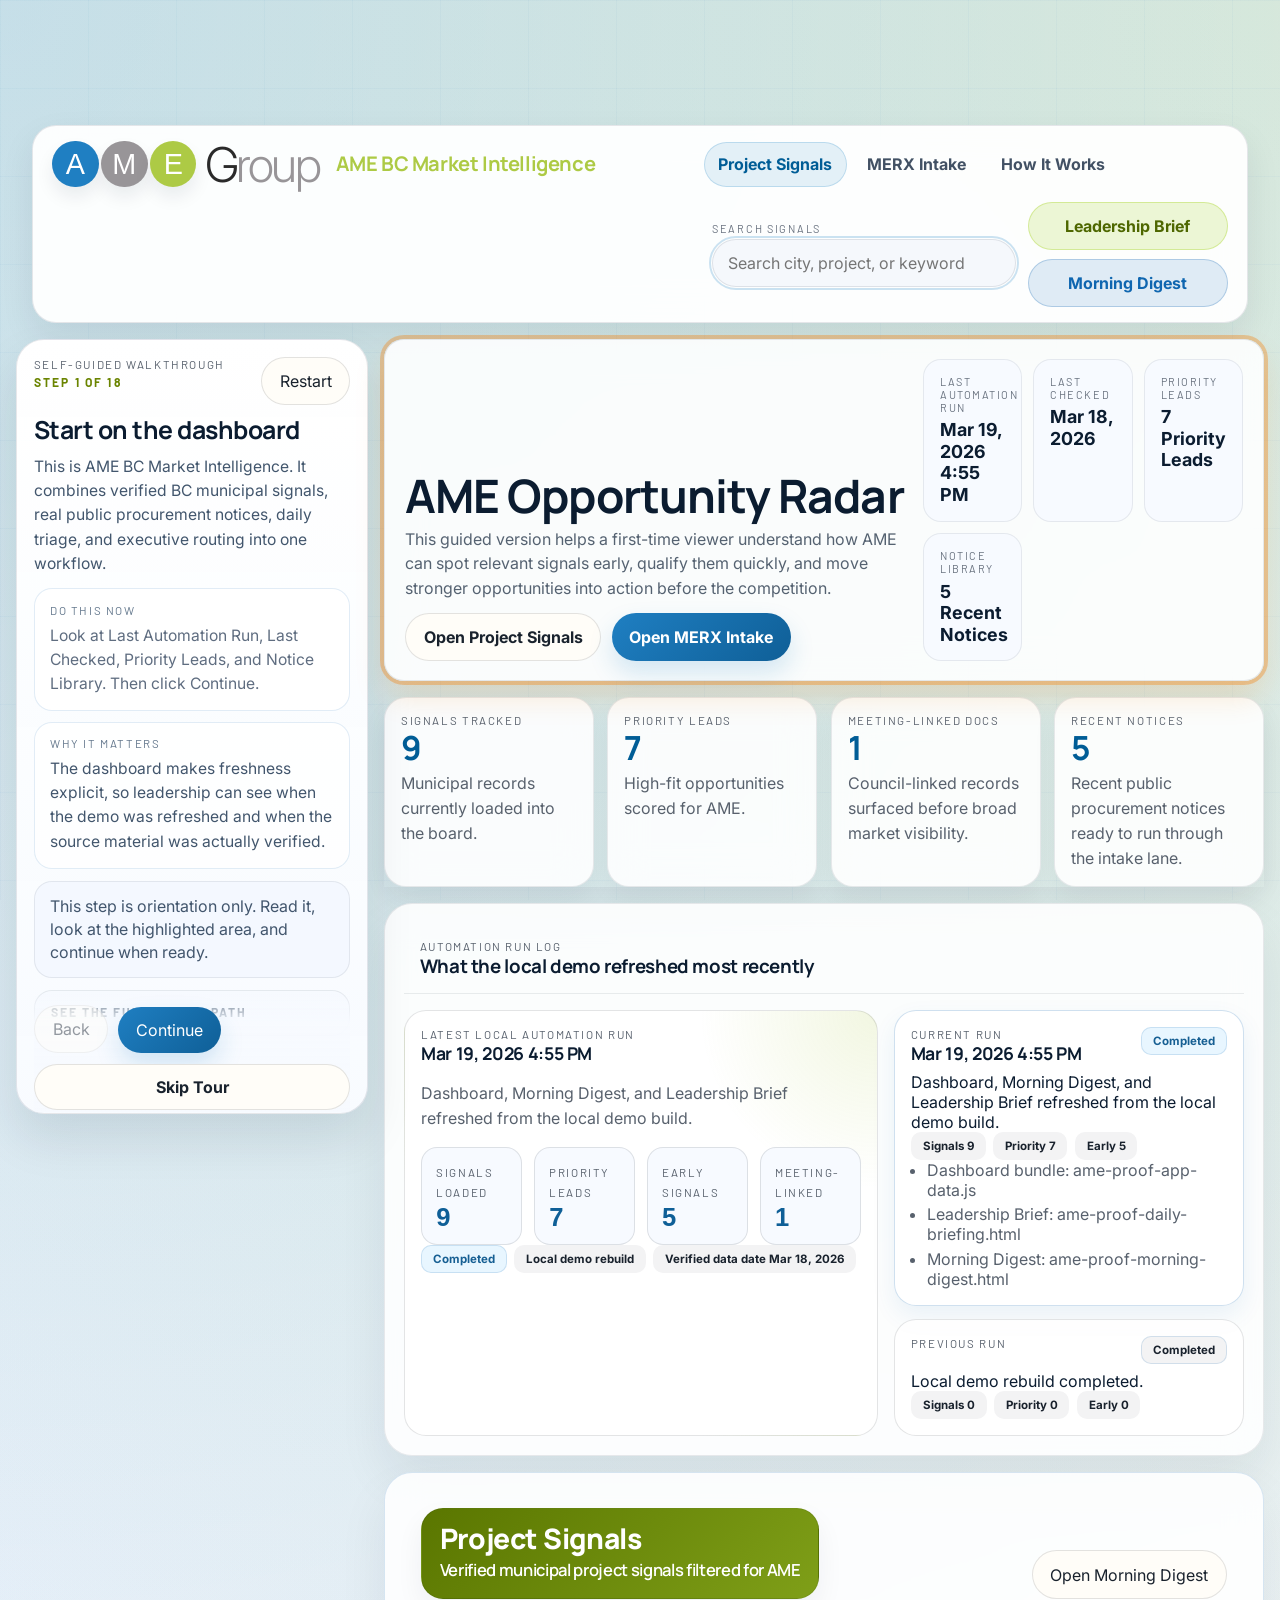
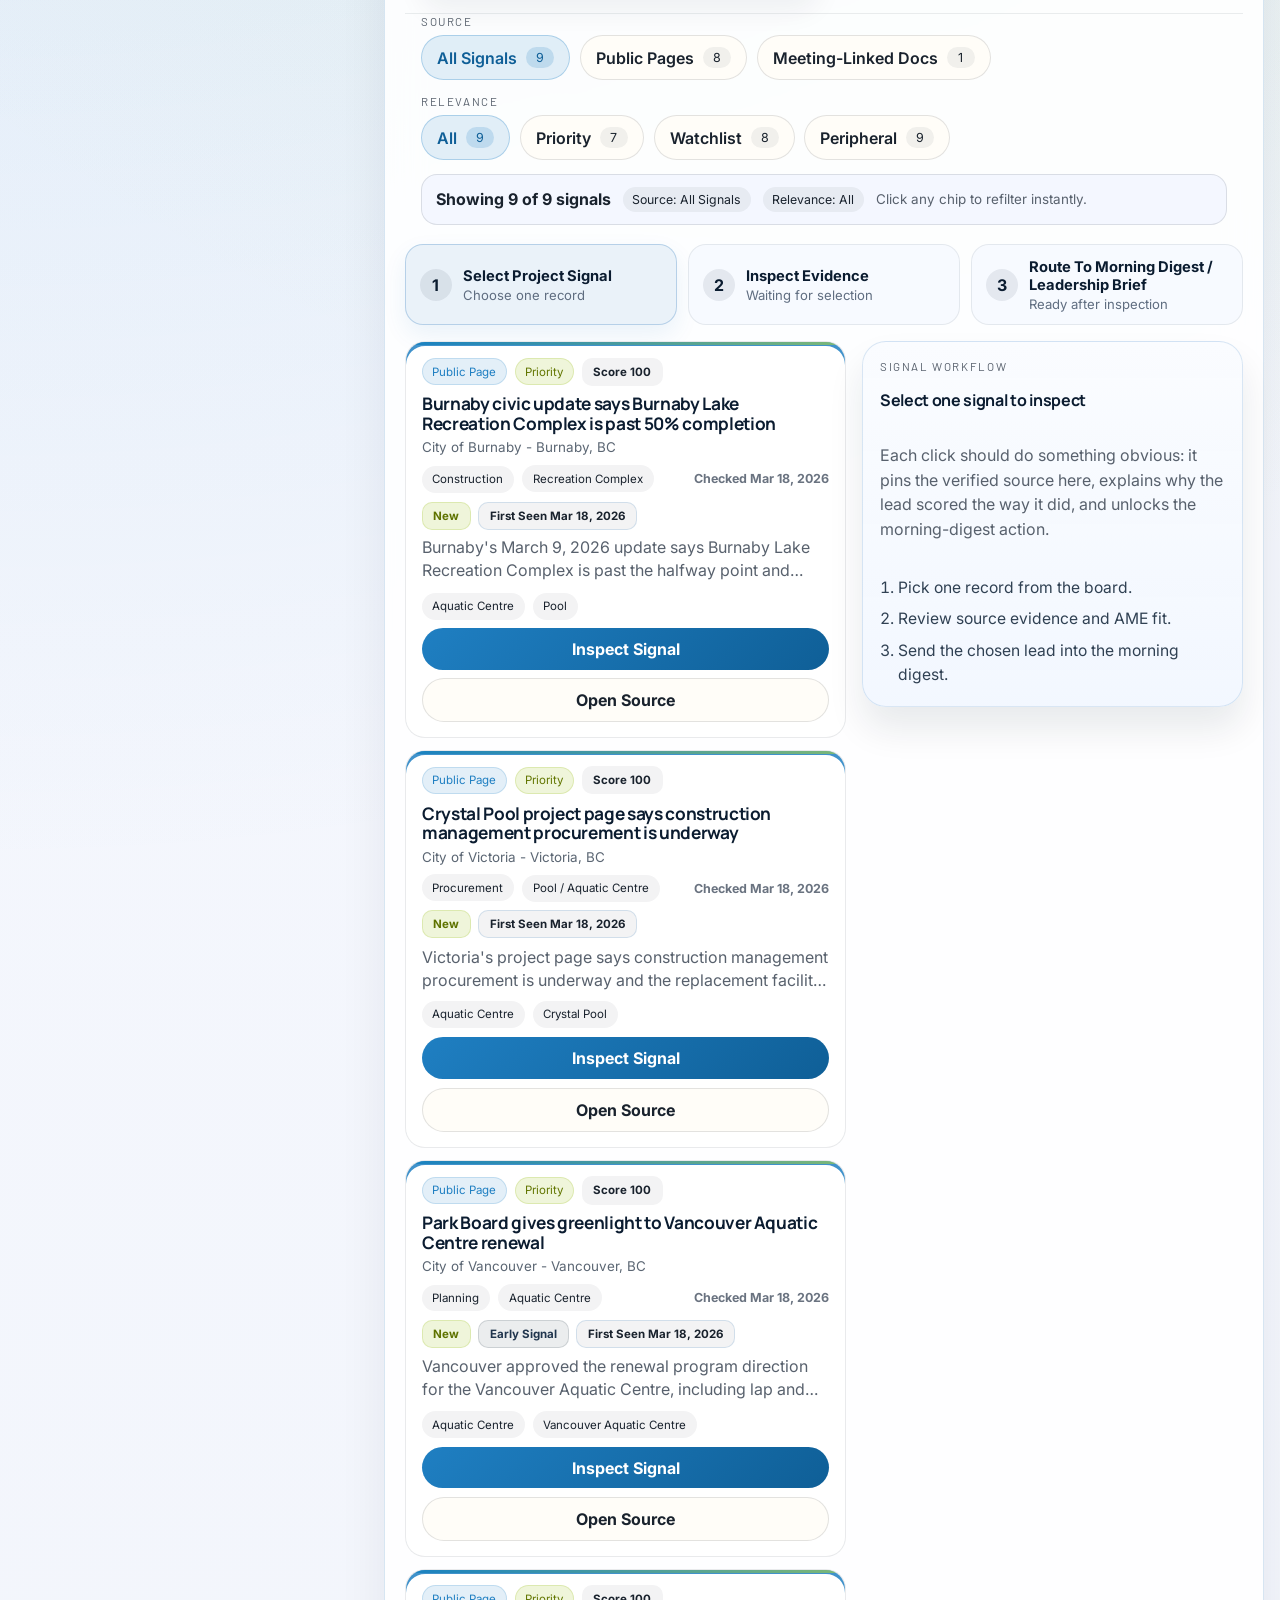
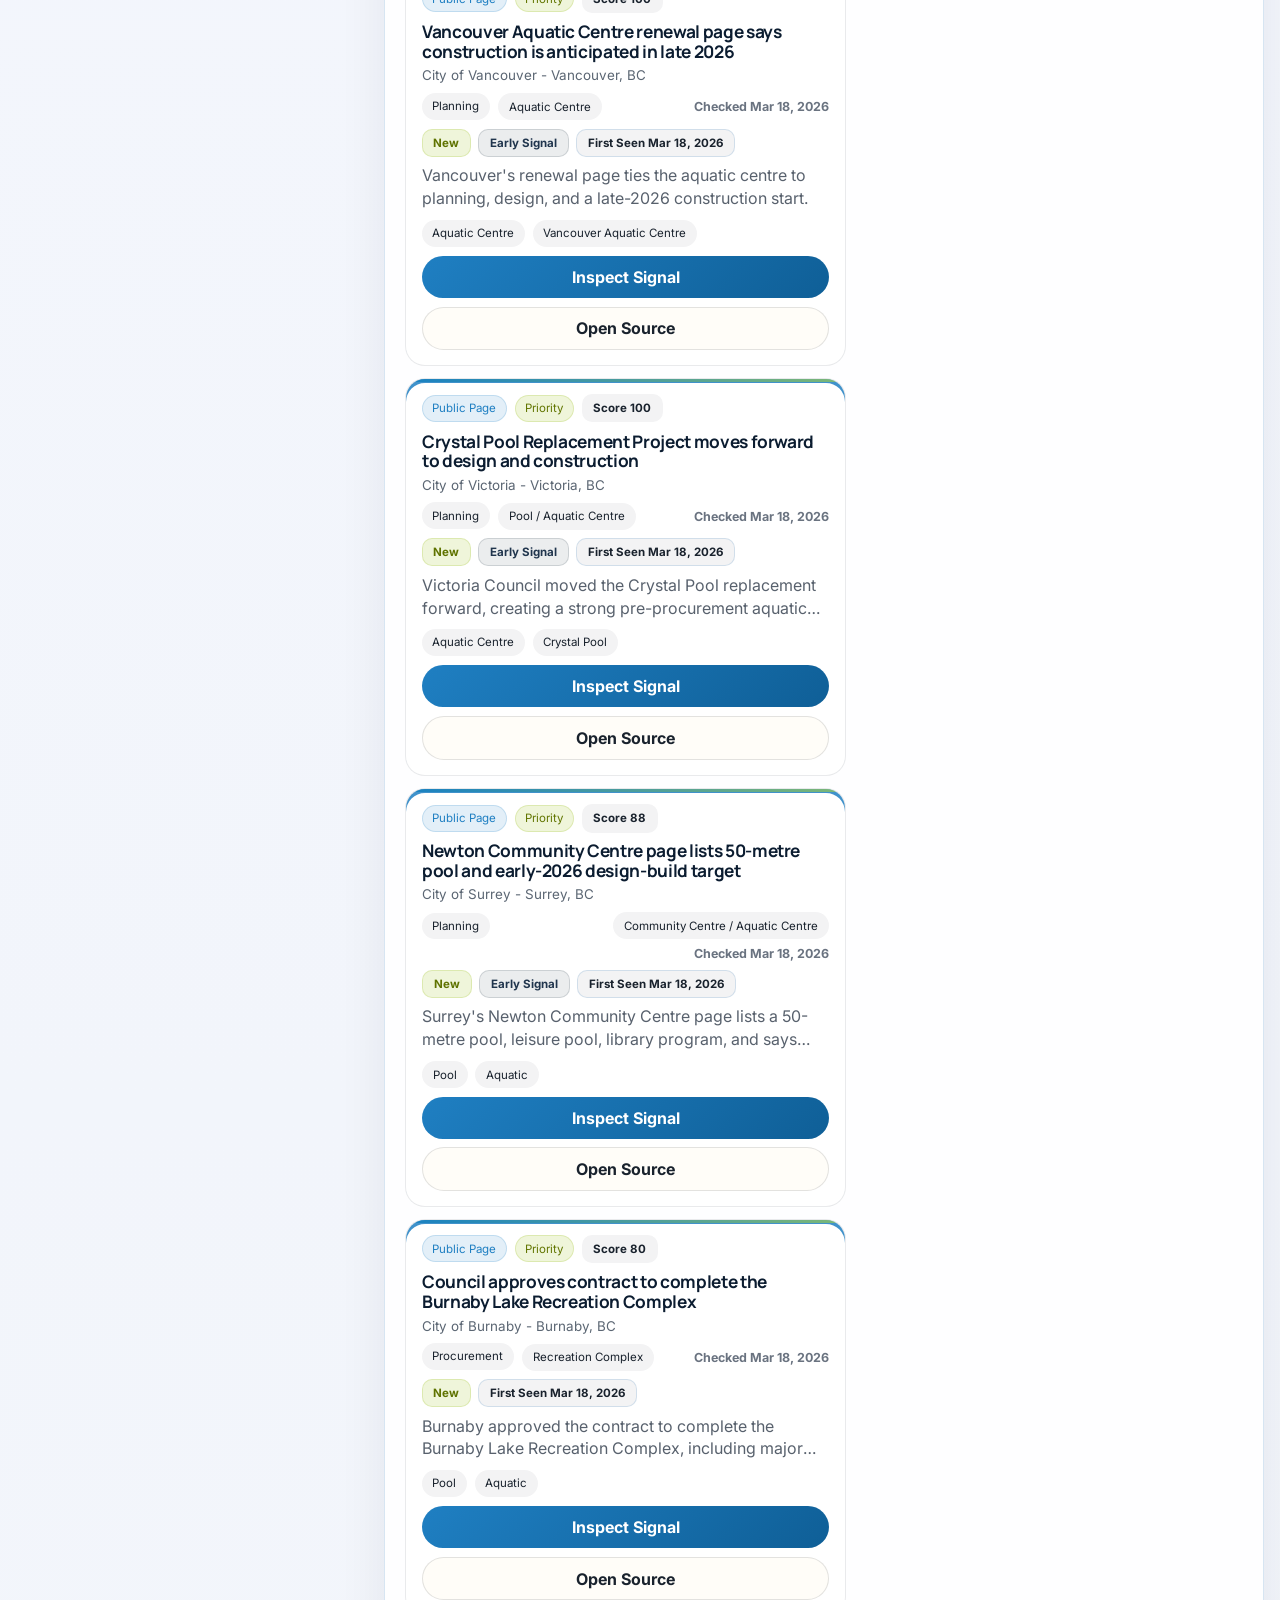
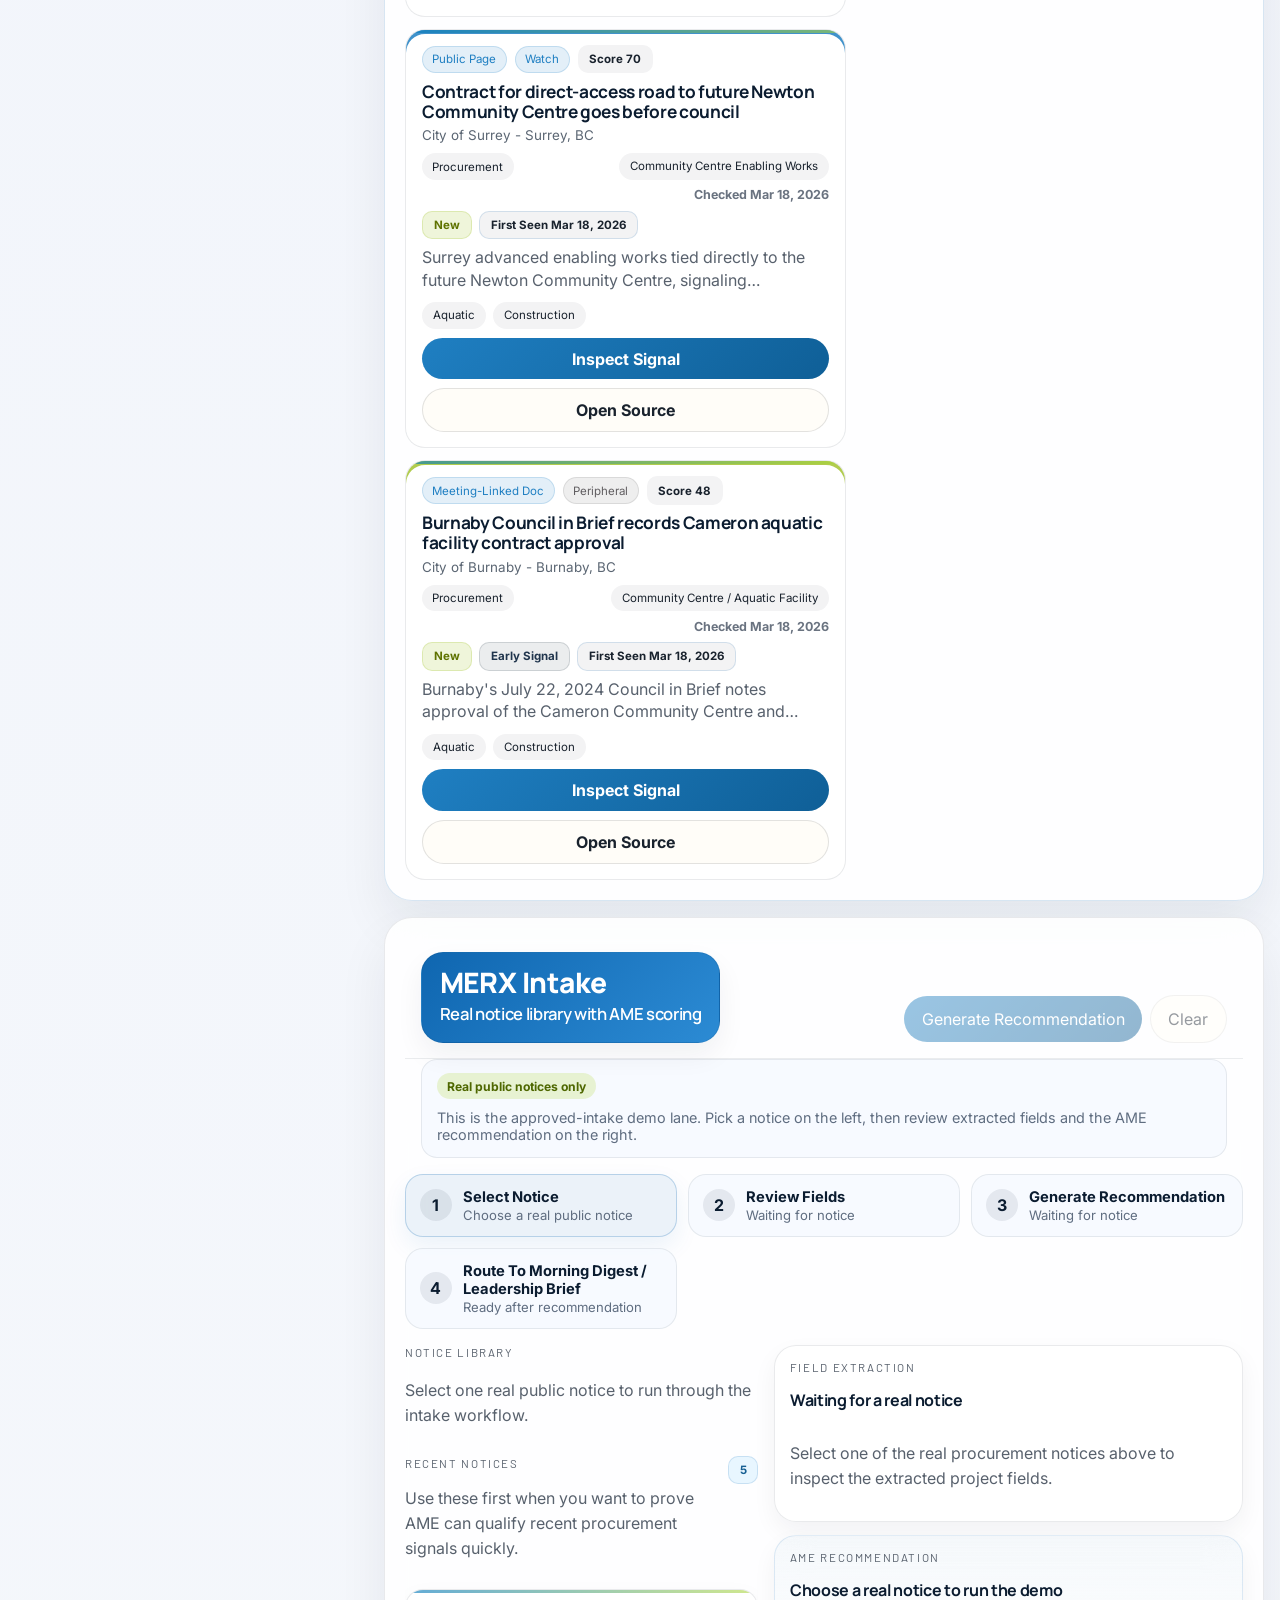
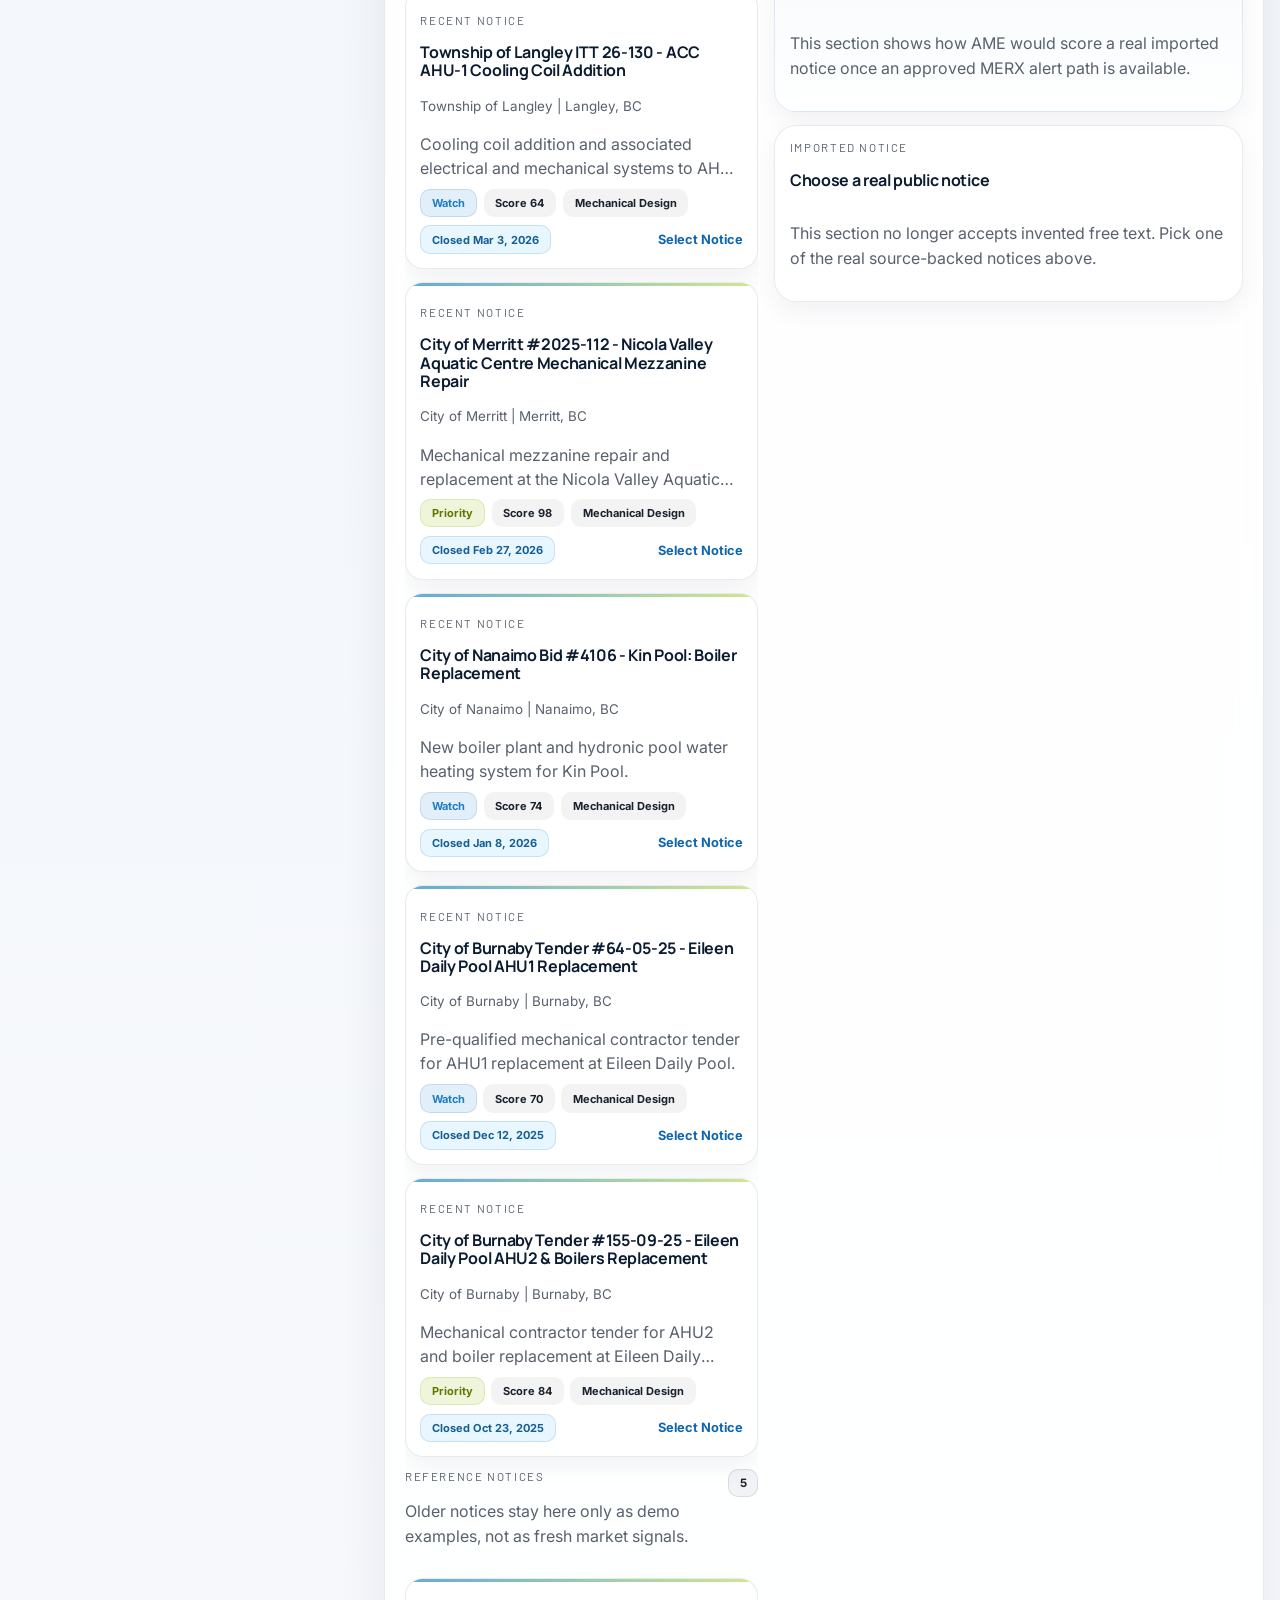
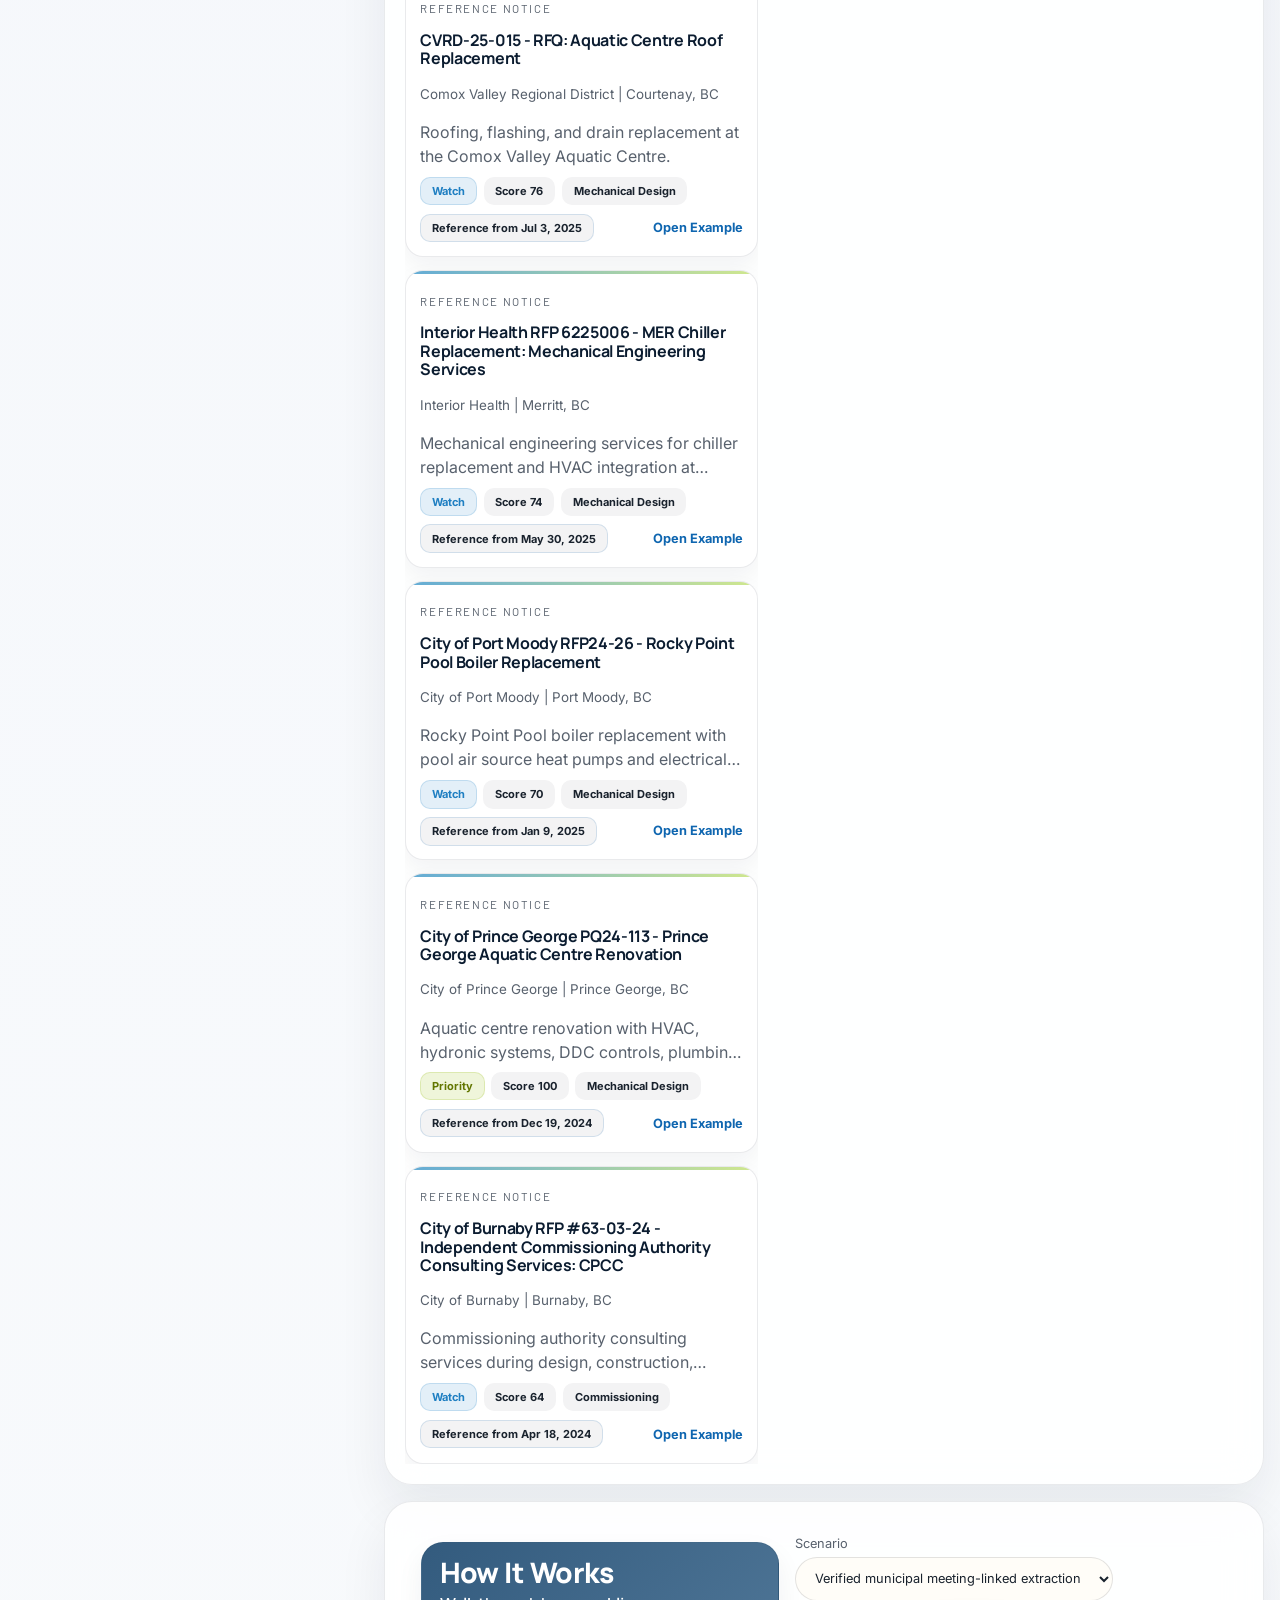
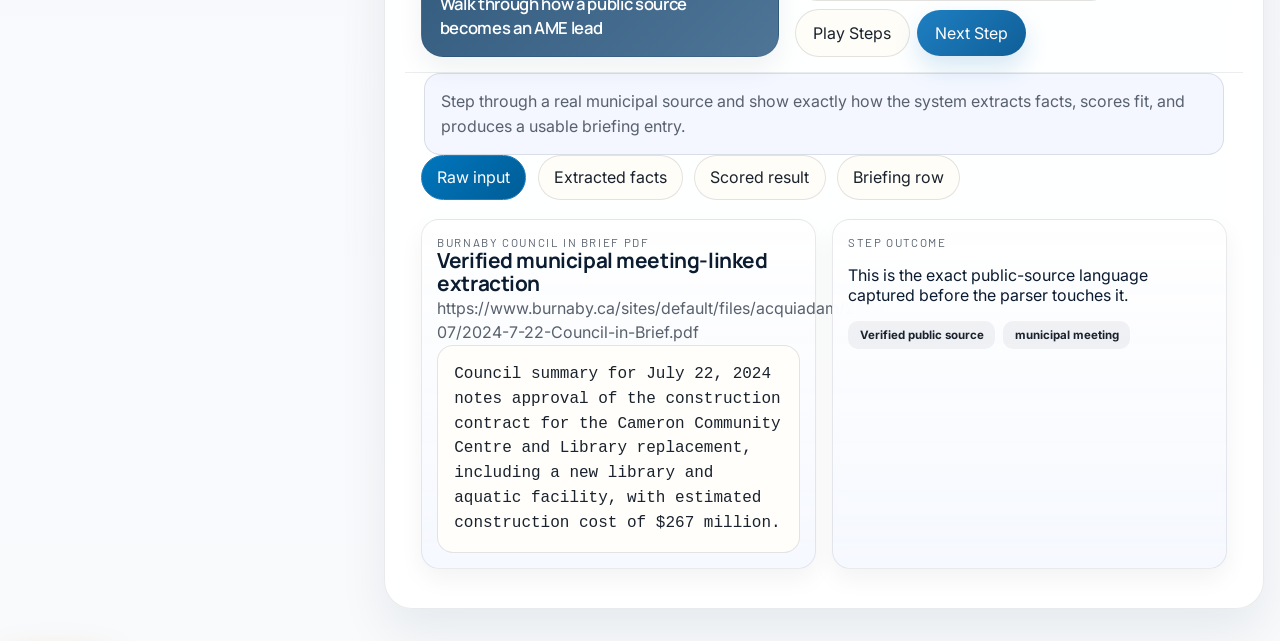
==== guided-demo.html @ 5c34c1f3 "Rebuild guided demo flow" ====
<!doctype html>
<html lang="en">
<head>
  <meta charset="UTF-8" />
  <meta name="viewport" content="width=device-width, initial-scale=1.0" />
  <title>AME Guided Demo</title>
  <meta
    name="description"
    content="Self-guided walkthrough for AME Group market intelligence with verified municipal signals and real public procurement notices."
  />
  <link rel="preconnect" href="https://fonts.googleapis.com" />
  <link rel="preconnect" href="https://fonts.gstatic.com" crossorigin />
  <link href="https://fonts.googleapis.com/css2?family=Barlow:wght@500;600;700&family=Inter:wght@400;500;600;700&family=Manrope:wght@700;800&display=swap" rel="stylesheet" />
  <link rel="stylesheet" href="styles.css?v=20260320-03" />
</head>
<body class="guided-demo-page" data-guided-demo="true">
  <header class="shell-topbar">
    <div class="shell-topbar-branding">
      <div class="shell-topbar-logo">
        <div class="logo-mark" aria-label="AME Group logo">
          <span class="logo-disc disc-a">A</span>
          <span class="logo-disc disc-m">M</span>
          <span class="logo-disc disc-e">E</span>
          <span class="logo-word"><span class="logo-g">G</span><span class="logo-rest">roup</span></span>
        </div>
      </div>
      <div class="shell-topbar-brand">
        <h1>AME BC Market Intelligence</h1>
      </div>
    </div>

    <nav class="shell-topbar-nav" aria-label="Primary sections">
      <button class="top-nav-link is-active" type="button" data-section-target="feed">Project Signals</button>
      <button class="top-nav-link" type="button" data-section-target="merx">MERX Intake</button>
      <button class="top-nav-link" type="button" data-section-target="workflow">How It Works</button>
    </nav>

    <div class="shell-topbar-actions">
      <label class="topbar-search" aria-label="Search project signals">
        <span class="search-label">Search signals</span>
        <input id="searchFilter" type="search" placeholder="Search city, project, or keyword" />
      </label>
      <div class="topbar-cta-stack">
        <a class="ghost-button top-cta top-cta-briefing" href="artifacts/ame-proof-daily-briefing.html" target="_blank" rel="noreferrer">Leadership Brief</a>
        <a class="ghost-button top-cta top-cta-digest" href="artifacts/ame-proof-morning-digest.html" target="_blank" rel="noreferrer">Morning Digest</a>
      </div>
    </div>
  </header>

  <div class="dashboard-shell guided-dashboard-shell">
    <aside id="guidedTourCard" class="guided-tour-card guided-tour-rail" role="dialog" aria-live="polite" aria-label="Guided walkthrough">
      <div class="guided-tour-toolbar">
        <div>
          <p class="section-tag">Self-Guided Walkthrough</p>
          <p id="guidedTourStep" class="guided-tour-step-pill">Step 1 of 18</p>
        </div>
        <button id="startGuidedTour" class="ghost-button compact" type="button">Restart</button>
      </div>
      <h3 id="guidedTourTitle">Start on the dashboard</h3>
      <p id="guidedTourBody" class="guided-tour-body"></p>
      <div class="guided-tour-panel-wrap">
        <section class="guided-tour-panel">
          <p class="section-tag guided-tour-panel-label">Do This Now</p>
          <p id="guidedTourHint" class="guided-tour-hint"></p>
        </section>
        <section class="guided-tour-panel">
          <p class="section-tag guided-tour-panel-label">Why It Matters</p>
          <p id="guidedTourValue" class="guided-tour-value"></p>
        </section>
      </div>
      <div id="guidedTourStatus" class="guided-tour-status">Follow the step on the right. The guide will unlock Continue as soon as the action is completed.</div>
      <details class="guided-tour-outline">
        <summary>See the full guided path</summary>
        <div id="guidedTourProgress" class="guided-tour-progress"></div>
      </details>
      <div class="guided-tour-actions">
        <button id="guidedTourBack" class="ghost-button" type="button">Back</button>
        <button id="guidedTourShowMe" class="ghost-button" type="button">Show Me</button>
        <button id="guidedTourNext" class="primary-button" type="button">Continue</button>
        <button id="guidedTourSkip" class="record-inline-link compact" type="button">Finish</button>
      </div>
    </aside>

    <div class="guided-demo-main">
      <main class="shell-canvas">
      <section class="welcome-panel panel">
        <div class="welcome-copy">
          <h2>AME Opportunity Radar</h2>
          <p class="lede">This guided version helps a first-time viewer understand how AME can spot relevant signals early, qualify them quickly, and move stronger opportunities into action before the competition.</p>
          <div class="compact-actions">
          <button class="ghost-button hero-button" type="button" data-nav-target="feed">Open Project Signals</button>
            <button class="primary-button hero-button" type="button" data-nav-target="merx">Open MERX Intake</button>
          </div>
        </div>

        <div class="welcome-meta">
          <div class="metric-chip">
            <span class="metric-chip-label">Last Automation Run</span>
            <strong id="heroLastRun">Loading</strong>
          </div>
          <div class="metric-chip">
            <span class="metric-chip-label">Last Checked</span>
            <strong id="heroLastChecked">Loading</strong>
          </div>
          <div class="metric-chip">
            <span class="metric-chip-label">Priority Leads</span>
            <strong id="heroPriorityCount">0 Priority Leads</strong>
          </div>
          <div class="metric-chip">
            <span class="metric-chip-label">Notice Library</span>
            <strong id="heroMerxCount">0</strong>
          </div>
        </div>
      </section>

      <section class="metric-panel">
        <div id="truthStrip" class="truth-strip"></div>
      </section>

      <section class="run-history-panel panel">
        <div class="section-head">
          <div>
            <p class="section-tag">Automation Run Log</p>
            <h3>What the local demo refreshed most recently</h3>
          </div>
        </div>
        <div class="run-history-layout">
          <div id="runHistorySummary" class="run-history-summary"></div>
          <div id="runHistoryList" class="run-history-list"></div>
        </div>
      </section>

      <section id="workspaceFeed" class="workspace-panel panel is-active" data-section="feed">
        <div class="section-head section-head-stack">
          <div>
            <p class="section-tag">Project Signals</p>
            <h3>Verified municipal project signals filtered for AME</h3>
          </div>
          <div class="feed-head-actions">
            <a class="ghost-button" href="artifacts/ame-proof-morning-digest.html" target="_blank" rel="noreferrer">Open Morning Digest</a>
          </div>
        </div>

        <div class="filter-workbench">
          <div class="filter-group">
            <p class="detail-label">Source</p>
            <div id="sourceFilterChips" class="filter-chip-row"></div>
          </div>
          <div class="filter-group">
            <p class="detail-label">Relevance</p>
            <div id="priorityFilterChips" class="filter-chip-row"></div>
          </div>
          <div id="filterStatus" class="filter-status"></div>
        </div>

        <div id="signalSteps" class="flow-strip signal-steps"></div>

        <div class="feed-layout">
          <div id="recordGrid" class="record-grid"></div>
          <aside id="signalInspector" class="signal-inspector"></aside>
        </div>
      </section>

      <section id="workspaceMerx" class="workspace-panel panel" data-section="merx">
        <div class="section-head section-head-stack">
          <div>
            <p class="section-tag">MERX Intake</p>
            <h3>Real notice library with AME scoring</h3>
          </div>
          <div class="workflow-actions">
            <button id="classifyMerx" class="primary-button" type="button">Generate Recommendation</button>
            <button id="clearMerx" class="ghost-button" type="button">Clear</button>
          </div>
        </div>

        <div class="merx-strip">
          <span class="merx-strip-pill">Real public notices only</span>
          <span class="merx-strip-copy">This is the approved-intake demo lane. Pick a notice on the left, then review extracted fields and the AME recommendation on the right.</span>
        </div>

        <div id="merxSteps" class="flow-strip merx-steps"></div>

        <div class="merx-board">
          <section class="merx-library">
            <div class="merx-library-head">
              <p class="detail-label">Notice Library</p>
              <p class="empty-copy">Select one real public notice to run through the intake workflow.</p>
            </div>
            <div id="merxDemoOptions" class="merx-notice-list"></div>
          </section>
          <section class="merx-detail-stack">
            <div id="merxFields" class="sandbox-result"></div>
            <div id="merxResult" class="sandbox-result"></div>
            <div id="merxRaw" class="sandbox-result"></div>
          </section>
        </div>
      </section>

      <section id="workspaceWorkflow" class="workspace-panel panel" data-section="workflow">
        <div class="section-head section-head-stack">
          <div>
            <p class="section-tag">How It Works</p>
            <h3>Walk through how a public source becomes an AME lead</h3>
          </div>
          <div class="workflow-actions">
            <label>
              Scenario
              <select id="workflowSelect"></select>
            </label>
            <button id="playWorkflow" class="ghost-button" type="button">Play Steps</button>
            <button id="nextWorkflow" class="primary-button" type="button">Next Step</button>
          </div>
        </div>

        <div class="workflow-intro">
          <p>Step through a real municipal source and show exactly how the system extracts facts, scores fit, and produces a usable briefing entry.</p>
        </div>

        <div id="stageButtons" class="stage-buttons"></div>

        <div class="workflow-layout">
          <article class="workflow-card">
            <p id="workflowMode" class="section-tag"></p>
            <h4 id="workflowTitle" class="workflow-title"></h4>
            <p id="workflowSource" class="workflow-source"></p>
            <pre id="workflowBody" class="workflow-body"></pre>
          </article>
          <article id="workflowMeta" class="workflow-card workflow-meta"></article>
        </div>
      </section>
      </main>
    </div>
  </div>

  <div id="guidedPreviewModal" class="guided-preview-modal" hidden>
    <div class="guided-preview-backdrop"></div>
    <section class="guided-preview-card" role="dialog" aria-modal="true" aria-label="Guided preview">
      <div class="guided-preview-head">
        <div>
          <p id="guidedPreviewLabel" class="section-tag">Preview</p>
          <h3 id="guidedPreviewTitle">Preview</h3>
        </div>
        <button id="guidedPreviewCloseX" class="ghost-button compact" type="button">Close</button>
      </div>
      <p id="guidedPreviewCopy" class="guided-preview-copy"></p>
      <div id="guidedPreviewStage" class="guided-preview-stage"></div>
      <div class="guided-preview-actions">
        <a id="guidedPreviewOpen" class="primary-button" href="#" target="_blank" rel="noreferrer">Open Full Page</a>
        <button id="guidedPreviewClose" class="ghost-button" type="button">Back To Guided Demo</button>
      </div>
    </section>
  </div>

  <div id="guidedActionCue" class="guided-action-cue" hidden>
    <span id="guidedActionCueText">Click here</span>
  </div>

  <script src="data/ame-proof-app-data.js?v=20260320-03"></script>
  <script src="script.js?v=20260320-03"></script>
  <script src="guided-tour.js?v=20260320-04"></script>
</body>
</html>
---- styles.css ----
:root {
  --paper: #f3efe5;
  --paper-strong: #fffdf8;
  --ink: #19222d;
  --muted: #58616d;
  --line: rgba(25, 34, 45, 0.12);
  --line-strong: rgba(25, 34, 45, 0.2);
  --blue: #1f7fc2;
  --blue-deep: #0f5f97;
  --gray: #989598;
  --green: #adca45;
  --shadow: 0 18px 40px rgba(25, 34, 45, 0.08);
  --radius-xl: 28px;
  --radius-lg: 22px;
  --radius-md: 16px;
  --radius-sm: 12px;
}

* {
  box-sizing: border-box;
}

html {
  scroll-behavior: smooth;
}

body {
  margin: 0;
  min-height: 100vh;
  color: var(--ink);
  font-family: "Aptos", "Segoe UI", sans-serif;
  background:
    radial-gradient(circle at top left, rgba(31, 127, 194, 0.18), transparent 25%),
    radial-gradient(circle at top right, rgba(173, 202, 69, 0.15), transparent 24%),
    linear-gradient(180deg, #eeeadf 0%, #f4f1e9 34%, #f8f6f0 100%);
}

body::before {
  content: "";
  position: fixed;
  inset: 0;
  pointer-events: none;
  background-image:
    linear-gradient(rgba(31, 127, 194, 0.03) 1px, transparent 1px),
    linear-gradient(90deg, rgba(31, 127, 194, 0.03) 1px, transparent 1px);
  background-size: 88px 88px;
}

button,
input,
select,
textarea {
  font: inherit;
}

.page-shell {
  width: min(1280px, calc(100vw - 2rem));
  margin: 0 auto;
  padding: 1rem 0 2rem;
  position: relative;
}

.panel,
.topbar {
  border: 1px solid var(--line);
  border-radius: var(--radius-xl);
  background: rgba(255, 253, 248, 0.84);
  box-shadow: var(--shadow);
  backdrop-filter: blur(16px);
}

.topbar {
  padding: 1rem 1.2rem;
  display: grid;
  grid-template-columns: auto 1fr auto;
  align-items: center;
  gap: 1rem;
}

.brand-lockup,
.brand-copy,
.detail-head,
.merx-input-wrap,
.snapshot-head {
  display: grid;
  gap: 0.35rem;
}

.brand-lockup {
  grid-template-columns: auto 1fr;
  align-items: center;
  gap: 1rem;
}

.topbar-logo {
  display: flex;
  align-items: center;
}

.brand-copy-centered {
  justify-items: center;
  text-align: center;
}

.brand-copy h1,
h2,
h3,
h4 {
  margin: 0;
  font-family: "Bahnschrift", "Arial Narrow", sans-serif;
  font-weight: 700;
  letter-spacing: -0.02em;
}

.brand-copy h1 {
  font-size: clamp(1.9rem, 3vw, 2.8rem);
}

.brand-subtitle,
.lede,
.metric-note,
.record-fact,
.record-meta,
.detail-block p,
.workflow-intro p,
.workflow-source,
.brief-row p,
.empty-copy,
.artifact-preview,
.detail-kicker,
.brief-fact {
  color: var(--muted);
  line-height: 1.55;
}

.eyebrow,
.section-tag,
.metric-label,
.detail-label {
  margin: 0;
  text-transform: uppercase;
  letter-spacing: 0.14em;
  font-size: 0.72rem;
  color: var(--muted);
}

.logo-mark {
  display: flex;
  align-items: center;
  gap: 0.16rem;
  flex-wrap: nowrap;
}

.logo-disc {
  width: 4.2rem;
  height: 4.2rem;
  border-radius: 999px;
  display: inline-flex;
  align-items: center;
  justify-content: center;
  color: #ffffff;
  font-family: "Bahnschrift", "Arial Narrow", sans-serif;
  font-size: 2.6rem;
  line-height: 1;
}

.disc-a {
  background: var(--blue);
}

.disc-m {
  background: var(--gray);
}

.disc-e {
  background: var(--green);
}

.logo-word {
  margin-left: 0.3rem;
  font-size: clamp(2rem, 4vw, 4.2rem);
  line-height: 0.86;
  font-weight: 300;
  letter-spacing: -0.05em;
}

.logo-g {
  color: #2a2a2a;
}

.logo-rest {
  color: var(--gray);
}

.top-actions,
.filters,
.workflow-actions,
.demo-path,
.chip-row,
.card-topline,
.brief-topline,
.detail-footer,
.brief-footer {
  display: flex;
  flex-wrap: wrap;
  gap: 0.48rem;
  align-items: center;
}

.page {
  display: grid;
  gap: 1rem;
  margin-top: 1rem;
}

.overview {
  padding: 1.3rem;
  display: grid;
  gap: 1.1rem;
}

.overview-toolbar {
  display: grid;
  grid-template-columns: 0.9fr 1.4fr;
  gap: 1rem;
  align-items: start;
}

h2 {
  font-size: clamp(1.6rem, 3.1vw, 2.5rem);
  line-height: 0.98;
  max-width: 17ch;
}

.demo-path {
  display: grid;
  grid-template-columns: repeat(4, minmax(0, 1fr));
  align-self: stretch;
}

.path-step {
  min-height: 5.6rem;
  padding: 1rem;
  border: 1px solid var(--line);
  border-radius: var(--radius-lg);
  background: rgba(255, 255, 255, 0.72);
  color: var(--ink);
  text-align: left;
  cursor: pointer;
  transition: transform 160ms ease, border-color 160ms ease, box-shadow 160ms ease;
}

.path-step:hover,
.path-step:focus-visible {
  transform: translateY(-2px);
  border-color: rgba(31, 127, 194, 0.3);
  box-shadow: 0 10px 22px rgba(31, 127, 194, 0.08);
}

.path-step-number {
  display: block;
  font-size: 0.8rem;
  letter-spacing: 0.14em;
  text-transform: uppercase;
  color: var(--blue);
}

.path-step-label {
  display: block;
  margin-top: 0.45rem;
  font-size: 1rem;
  font-weight: 700;
}

.truth-strip,
.featured-grid {
  display: grid;
  gap: 0.9rem;
}

.truth-strip {
  grid-template-columns: repeat(4, minmax(0, 1fr));
}

.run-history-panel {
  padding: 1.2rem;
  display: grid;
  gap: 1rem;
}

.guided-tour-banner {
  padding: 1.25rem;
  display: grid;
  grid-template-columns: minmax(0, 1fr) auto;
  gap: 1rem;
  align-items: center;
  background:
    radial-gradient(circle at top right, rgba(15, 102, 176, 0.09), transparent 30%),
    linear-gradient(135deg, rgba(255, 255, 255, 0.96), rgba(242, 247, 255, 0.96));
}

.guided-tour-banner .lede {
  max-width: 52rem;
}

.guided-tour-banner-actions {
  display: flex;
  flex-wrap: wrap;
  gap: 0.75rem;
  align-items: center;
  justify-content: flex-end;
}

.run-history-layout {
  display: grid;
  grid-template-columns: minmax(0, 1.15fr) minmax(320px, 0.85fr);
  gap: 1rem;
}

.run-history-summary,
.run-history-list {
  display: grid;
  gap: 0.85rem;
}

.run-history-card,
.run-history-item {
  border: 1px solid var(--line);
  border-radius: var(--radius-lg);
  background: rgba(255, 255, 255, 0.82);
  padding: 1rem;
}

.run-history-card-primary {
  background:
    radial-gradient(circle at top right, rgba(173, 202, 69, 0.16), transparent 28%),
    rgba(255, 255, 255, 0.92);
}

.run-history-kpis {
  display: grid;
  grid-template-columns: repeat(4, minmax(0, 1fr));
  gap: 0.75rem;
}

.run-kpi {
  padding: 0.82rem 0.88rem;
  border-radius: var(--radius-md);
  border: 1px solid var(--line);
  background: rgba(247, 250, 255, 0.94);
}

.run-kpi strong {
  display: block;
  margin-top: 0.28rem;
  font-family: "Bahnschrift", "Arial Narrow", sans-serif;
  font-size: 1.6rem;
  line-height: 1;
  color: var(--blue-deep);
}

.run-history-item-head {
  display: flex;
  align-items: flex-start;
  justify-content: space-between;
  gap: 0.8rem;
}

.run-history-item h4,
.run-history-card h4 {
  font-size: 1.1rem;
}

.run-history-copy {
  margin: 0.4rem 0 0;
}

.run-history-output-list {
  margin: 0;
  padding-left: 1rem;
  color: var(--muted);
}

.run-history-output-list li + li {
  margin-top: 0.28rem;
}

.run-history-item.is-latest {
  border-color: rgba(15, 102, 176, 0.2);
  box-shadow: 0 10px 24px rgba(15, 102, 176, 0.08);
}

.featured-grid {
  grid-template-columns: repeat(4, minmax(0, 1fr));
}

.truth-card,
.record-card,
.workflow-card,
.brief-row,
.featured-card,
.sandbox-result,
.workspace-nav {
  border: 1px solid var(--line);
  border-radius: var(--radius-lg);
  background: rgba(255, 255, 255, 0.78);
}

.truth-card {
  padding: 1rem;
}

.metric-value {
  display: block;
  margin-top: 0.45rem;
  font-family: "Bahnschrift", "Arial Narrow", sans-serif;
  font-size: clamp(1.85rem, 4vw, 2.7rem);
}

.section-head {
  padding: 1.15rem 1.2rem 0;
  display: flex;
  align-items: flex-start;
  justify-content: space-between;
  gap: 1rem;
}

.section-head-stack {
  align-items: flex-end;
}

.compact-head {
  padding: 0;
}

.workspace-nav {
  padding: 0.6rem;
  display: flex;
  gap: 0.65rem;
  flex-wrap: wrap;
}

.workspace-tab,
.stage-button,
.primary-button,
.ghost-button {
  border-radius: 999px;
  cursor: pointer;
  transition: transform 150ms ease, box-shadow 150ms ease, background 150ms ease, color 150ms ease;
}

.workspace-tab,
.stage-button,
.ghost-button {
  border: 1px solid var(--line);
  background: var(--paper-strong);
  color: var(--ink);
}

.workspace-tab {
  padding: 0.8rem 1rem;
  font-weight: 600;
}

.workspace-tab.is-active,
.stage-button.is-active {
  background: var(--blue);
  border-color: var(--blue);
  color: #ffffff;
}

.primary-button,
.ghost-button {
  padding: 0.82rem 1.1rem;
  text-decoration: none;
  display: inline-flex;
  align-items: center;
  justify-content: center;
}

.primary-button {
  border: 0;
  background: linear-gradient(135deg, var(--blue), var(--blue-deep));
  color: #ffffff;
  box-shadow: 0 12px 24px rgba(31, 127, 194, 0.18);
}

.top-cta {
  min-width: 10.75rem;
  min-height: 3rem;
  font-weight: 700;
}

.top-cta-briefing {
  background: rgba(173, 202, 69, 0.2);
  border-color: rgba(173, 202, 69, 0.4);
  color: #5e7000;
}

.workspace-tab:hover,
.stage-button:hover,
.ghost-button:hover,
.primary-button:hover {
  transform: translateY(-1px);
}

.workspace-panel {
  display: none;
}

.workspace-panel.is-active,
.workspace-panel.is-current {
  display: block;
}

.filter-workbench {
  padding: 0 1.2rem 1.2rem;
  display: grid;
  gap: 0.85rem;
}

.filter-group {
  display: grid;
  gap: 0.45rem;
}

.filter-chip-row {
  display: flex;
  flex-wrap: wrap;
  gap: 0.6rem;
}

.filter-chip {
  display: inline-flex;
  align-items: center;
  gap: 0.55rem;
  padding: 0.7rem 0.95rem;
  border: 1px solid var(--line);
  border-radius: 999px;
  background: var(--paper-strong);
  color: var(--ink);
  cursor: pointer;
  transition: transform 150ms ease, border-color 150ms ease, box-shadow 150ms ease, background 150ms ease;
}

.filter-chip:hover {
  transform: translateY(-1px);
  border-color: rgba(31, 127, 194, 0.24);
  box-shadow: 0 8px 18px rgba(31, 127, 194, 0.08);
}

.filter-chip.is-active {
  background: rgba(31, 127, 194, 0.12);
  border-color: rgba(31, 127, 194, 0.28);
  color: var(--blue-deep);
}

.filter-chip-label {
  font-weight: 600;
}

.filter-chip-count {
  min-width: 1.75rem;
  padding: 0.18rem 0.45rem;
  border-radius: 999px;
  background: rgba(25, 34, 45, 0.06);
  text-align: center;
  font-size: 0.78rem;
}

.filter-chip.is-active .filter-chip-count {
  background: rgba(31, 127, 194, 0.18);
}

.filter-status {
  display: flex;
  flex-wrap: wrap;
  gap: 0.7rem;
  align-items: center;
  padding: 0.9rem 1rem;
  border: 1px solid var(--line);
  border-radius: var(--radius-md);
  background: rgba(243, 239, 229, 0.9);
  color: var(--muted);
}

.filter-status strong {
  color: var(--ink);
}

.filter-status-pill {
  display: inline-flex;
  align-items: center;
  padding: 0.32rem 0.62rem;
  border-radius: 999px;
  background: rgba(25, 34, 45, 0.06);
  color: var(--ink);
  font-size: 0.77rem;
}

.filter-status-tip {
  color: var(--muted);
  font-size: 0.84rem;
}

.filters label,
.workflow-actions label,
.merx-input-wrap {
  display: grid;
  gap: 0.35rem;
  color: var(--muted);
  font-size: 0.85rem;
}

.filters select,
.filters input,
.workflow-actions select,
.sandbox-input {
  border: 1px solid var(--line);
  background: var(--paper-strong);
  color: var(--ink);
}

.filters select,
.filters input,
.workflow-actions select {
  min-width: 11rem;
  padding: 0.8rem 0.95rem;
  border-radius: 999px;
}

.search-field input {
  min-width: 18rem;
}

.feed-layout,
.workflow-layout,
.sandbox-layout,
.briefing-layout {
  display: grid;
  gap: 1rem;
  padding: 1.2rem;
}

.feed-layout {
  grid-template-columns: 1.3fr 0.92fr;
}

.feed-layout-single {
  grid-template-columns: 1fr;
}

.workflow-layout,
.sandbox-layout,
.briefing-layout {
  grid-template-columns: repeat(2, minmax(0, 1fr));
}

.record-grid {
  display: grid;
  grid-template-columns: repeat(3, minmax(0, 1fr));
  gap: 0.9rem;
}

.record-card,
.featured-card {
  width: 100%;
  text-align: left;
}

.record-card {
  padding: 1rem;
  display: grid;
  gap: 0.38rem;
  transition: transform 160ms ease, border-color 160ms ease, box-shadow 160ms ease;
}

.record-card-toggle,
.featured-card {
  width: 100%;
  padding: 0;
  text-align: left;
  display: grid;
  gap: 0.38rem;
  background: transparent;
  border: 0;
  cursor: pointer;
}

.record-card-toggle:focus-visible {
  outline: 3px solid rgba(15, 102, 176, 0.28);
  outline-offset: 6px;
  border-radius: 16px;
}

.record-card:hover,
.record-card.is-active,
.record-card-toggle:hover,
.featured-card:hover {
  transform: translateY(-2px);
  border-color: rgba(31, 127, 194, 0.28);
  box-shadow: 0 12px 24px rgba(31, 127, 194, 0.08);
}

.record-card.source-public,
.featured-card.source-public {
  box-shadow: inset 0 4px 0 rgba(31, 127, 194, 0.85);
}

.record-card.source-meeting,
.featured-card.source-meeting {
  box-shadow: inset 0 4px 0 rgba(173, 202, 69, 0.95);
}

.featured-card {
  min-height: 0;
  align-content: start;
}

.featured-card h4,
.record-title,
.workflow-title,
.brief-row h4,
.empty-title {
  font-size: 1.18rem;
  line-height: 1.15;
}

.featured-meta,
.record-meta {
  margin: 0;
  font-size: 0.9rem;
}

.record-card-toggle > div:first-child {
  display: grid;
  gap: 0.24rem;
}

.record-fact {
  margin: 0;
  line-height: 1.42;
}

.record-card-empty,
.empty-state {
  cursor: default;
}

.record-card-expanded {
  display: grid;
  gap: 0.8rem;
  padding-top: 0.15rem;
  border-top: 1px solid var(--line);
}

.chip-row-actions {
  margin-top: 0.1rem;
}

.record-expanded-grid {
  display: grid;
  grid-template-columns: repeat(2, minmax(0, 1fr));
  gap: 0.75rem;
}

.record-inline-actions {
  display: grid;
  grid-template-columns: repeat(auto-fit, minmax(188px, 1fr));
  gap: 0.7rem;
  align-items: stretch;
}

.record-inline-link {
  display: inline-flex;
  align-items: center;
  justify-content: center;
  min-width: 0;
  width: 100%;
  min-height: 2.8rem;
  padding: 0.75rem 0.95rem;
  border-radius: 999px;
  border: 1px solid var(--line);
  background: var(--paper-strong);
  color: var(--ink);
  text-decoration: none;
  font-weight: 600;
  cursor: pointer;
  transition: transform 150ms ease, box-shadow 150ms ease, border-color 150ms ease, background 150ms ease, color 150ms ease;
}

.record-inline-actions > .record-inline-link,
.record-inline-actions > button.record-inline-link {
  flex: initial;
}

.record-inline-link.primary {
  border: 0;
  background: linear-gradient(135deg, var(--blue), var(--blue-deep));
  color: #ffffff;
}

.record-inline-link.action-blue {
  border: 0;
  background: linear-gradient(135deg, var(--blue), var(--blue-deep));
  color: #ffffff;
  box-shadow: 0 12px 22px rgba(31, 127, 194, 0.18);
}

.record-inline-link.action-grey {
  border-color: rgba(152, 149, 152, 0.32);
  background: rgba(152, 149, 152, 0.18);
  color: #505156;
}

.record-inline-link.action-green {
  border-color: rgba(173, 202, 69, 0.42);
  background: rgba(173, 202, 69, 0.24);
  color: #5e7000;
  box-shadow: 0 12px 22px rgba(173, 202, 69, 0.14);
}

.record-inline-link:hover,
.record-inline-link:focus-visible {
  transform: translateY(-1px);
}

.record-card-actions > .record-inline-link,
.record-card-actions > button.record-inline-link {
  flex: 0 0 auto;
  min-width: 10rem;
}

.source-badge,
.pill {
  display: inline-flex;
  align-items: center;
  padding: 0.36rem 0.64rem;
  border-radius: 999px;
  border: 1px solid transparent;
  font-size: 0.74rem;
}

.source-badge {
  background: rgba(31, 127, 194, 0.12);
  color: var(--blue);
  border-color: rgba(31, 127, 194, 0.18);
}

.pill {
  background: rgba(25, 34, 45, 0.05);
  color: var(--ink);
}

.source-badge:not(.chip-button),
.pill:not(.chip-button) {
  border-radius: 10px;
  padding: 0.38rem 0.68rem;
  font-weight: 700;
}

.chip-button {
  cursor: pointer;
  transition: transform 150ms ease, border-color 150ms ease, background 150ms ease;
}

.chip-button:hover {
  transform: translateY(-1px);
  border-color: rgba(31, 127, 194, 0.24);
  background: rgba(31, 127, 194, 0.12);
}

.priority-priority {
  background: rgba(173, 202, 69, 0.2);
  color: #627600;
  border-color: rgba(173, 202, 69, 0.28);
}

.priority-watch {
  background: rgba(31, 127, 194, 0.12);
  color: var(--blue);
  border-color: rgba(31, 127, 194, 0.18);
}

.priority-peripheral {
  background: rgba(152, 149, 152, 0.16);
  color: #615e61;
  border-color: rgba(152, 149, 152, 0.24);
}

.priority-filtered {
  background: rgba(25, 34, 45, 0.06);
  color: var(--muted);
}

.signal-new {
  background: rgba(173, 202, 69, 0.2);
  color: #5f7300;
  border-color: rgba(173, 202, 69, 0.28);
}

.signal-recent {
  background: rgba(15, 102, 176, 0.1);
  color: var(--blue-deep);
  border-color: rgba(15, 102, 176, 0.2);
}

.signal-early {
  background: rgba(11, 28, 48, 0.08);
  color: #20354d;
  border-color: rgba(11, 28, 48, 0.14);
}

.signal-date,
.signal-verified {
  border-color: rgba(15, 102, 176, 0.15);
}

.signal-verified {
  background: rgba(230, 246, 255, 0.9);
  color: #165f93;
}

.detail-note {
  margin: 0;
  color: var(--muted);
}

.primary-button:disabled,
.ghost-button:disabled {
  opacity: 0.45;
  cursor: not-allowed;
  transform: none;
  box-shadow: none;
}

.detail-grid {
  display: grid;
  grid-template-columns: repeat(2, minmax(0, 1fr));
  gap: 0.8rem;
}

.detail-block,
.workflow-intro {
  padding: 0.95rem;
  border: 1px solid var(--line);
  border-radius: var(--radius-md);
  background: rgba(243, 239, 229, 0.82);
}

.detail-block p,
.workflow-intro p {
  margin: 0;
}

.detail-link {
  color: var(--blue);
  text-decoration: none;
}

.detail-link.muted {
  color: var(--muted);
}

.workflow-card {
  min-height: 21.5rem;
  padding: 1rem;
}

.workflow-source {
  margin: 0;
}

.workflow-body,
.merx-json {
  margin: 0;
  padding: 1rem;
  border: 1px solid var(--line);
  border-radius: var(--radius-md);
  background: #fffefb;
  color: var(--ink);
  font-family: "Consolas", "Courier New", monospace;
  line-height: 1.55;
  white-space: pre-wrap;
  overflow: auto;
}

.workflow-intro {
  margin: 0 1.2rem;
}

.stage-buttons {
  padding: 0 1.2rem;
  display: flex;
  flex-wrap: wrap;
  gap: 0.7rem;
}

.stage-button {
  padding: 0.72rem 0.95rem;
}

.merx-demo-grid {
  padding: 0 1.2rem;
  display: grid;
  grid-template-columns: repeat(3, minmax(0, 1fr));
  gap: 0.85rem;
}

.merx-demo-card {
  padding: 1rem;
  border: 1px solid var(--line);
  border-radius: var(--radius-lg);
  background: rgba(255, 255, 255, 0.78);
  text-align: left;
  cursor: pointer;
  transition: transform 160ms ease, border-color 160ms ease, box-shadow 160ms ease;
}

.merx-demo-card:hover {
  transform: translateY(-2px);
  border-color: rgba(31, 127, 194, 0.28);
  box-shadow: 0 12px 24px rgba(31, 127, 194, 0.08);
}

.merx-demo-card.is-active {
  border-color: rgba(31, 127, 194, 0.34);
  box-shadow: 0 0 0 2px rgba(31, 127, 194, 0.12), 0 18px 30px rgba(31, 127, 194, 0.12);
  transform: translateY(-2px);
}

.merx-demo-card h4 {
  margin-top: 0.3rem;
  line-height: 1.15;
}

.merx-demo-card p {
  margin: 0.45rem 0 0;
  color: var(--muted);
  line-height: 1.5;
}

.merx-intro {
  margin-bottom: 0.85rem;
}

.sandbox-input {
  min-height: 21rem;
  padding: 1rem;
  border-radius: var(--radius-lg);
  resize: vertical;
}

.merx-side {
  display: grid;
  gap: 1rem;
}

.sandbox-result {
  padding: 1rem;
  display: grid;
  gap: 0.9rem;
}

.sandbox-result.is-updated {
  border-color: rgba(31, 127, 194, 0.34);
  box-shadow: 0 0 0 2px rgba(31, 127, 194, 0.12), 0 14px 28px rgba(31, 127, 194, 0.1);
}

.merx-status {
  display: inline-flex;
  align-items: center;
  width: fit-content;
  padding: 0.45rem 0.75rem;
  border-radius: 999px;
  background: rgba(173, 202, 69, 0.24);
  color: #5e7000;
  font-weight: 700;
  font-size: 0.82rem;
  letter-spacing: 0.02em;
}

.merx-note {
  background: rgba(243, 239, 229, 0.72);
  border-radius: var(--radius-md);
  padding: 0.9rem;
}

.record-card.is-highlighted {
  border-color: rgba(31, 127, 194, 0.42);
  box-shadow: 0 0 0 3px rgba(31, 127, 194, 0.16), 0 18px 34px rgba(31, 127, 194, 0.12);
}

.empty-state {
  display: grid;
  gap: 0.75rem;
}

.empty-list,
.detail-list {
  margin: 0;
  padding-left: 1rem;
}

.empty-list li + li,
.detail-list li + li {
  margin-top: 0.4rem;
}

.briefing-table {
  display: grid;
  gap: 1rem;
}

.brief-section {
  display: grid;
  gap: 0.8rem;
}

.brief-row {
  padding: 1rem;
  display: grid;
  gap: 0.7rem;
  cursor: pointer;
  transition: transform 160ms ease, border-color 160ms ease, box-shadow 160ms ease;
}

.brief-row:hover {
  transform: translateY(-2px);
  border-color: rgba(31, 127, 194, 0.28);
  box-shadow: 0 12px 24px rgba(31, 127, 194, 0.08);
}

.brief-row.is-active {
  border-color: rgba(31, 127, 194, 0.34);
  box-shadow: 0 0 0 2px rgba(31, 127, 194, 0.12), 0 12px 24px rgba(31, 127, 194, 0.08);
}

.brief-footer {
  justify-content: space-between;
  color: var(--muted);
}

.digest-preview {
  display: grid;
  gap: 0.9rem;
}

.digest-card {
  padding: 1rem;
  border: 1px solid var(--line);
  border-radius: var(--radius-lg);
  background: rgba(255, 255, 255, 0.78);
}

.digest-hero {
  display: grid;
  gap: 0.85rem;
}

.digest-list {
  margin: 0.65rem 0 0;
  padding-left: 1rem;
  color: var(--muted);
}

.digest-list li + li {
  margin-top: 0.45rem;
}

.digest-actions {
  display: flex;
  flex-wrap: wrap;
  gap: 0.7rem;
  align-items: center;
}

.digest-link {
  display: inline-flex;
  align-items: center;
  justify-content: center;
  min-width: 11rem;
  min-height: 3rem;
  padding: 0.82rem 1.1rem;
  border-radius: 999px;
  text-decoration: none;
  border: 1px solid var(--line);
  background: rgba(173, 202, 69, 0.2);
  color: #5e7000;
  font-weight: 700;
  cursor: pointer;
}

.digest-link-primary {
  border: 0;
  background: linear-gradient(135deg, var(--blue), var(--blue-deep));
  color: #ffffff;
}

.merx-details {
  border-top: 1px solid var(--line);
  padding-top: 0.9rem;
}

.merx-details summary {
  cursor: pointer;
  color: var(--blue-deep);
  font-weight: 700;
}

@media (max-width: 1180px) {
  .overview-toolbar,
  .truth-strip,
  .featured-grid,
  .merx-demo-grid,
  .feed-layout,
  .workflow-layout,
  .sandbox-layout,
  .briefing-layout {
    grid-template-columns: 1fr;
  }

  .record-grid {
    grid-template-columns: repeat(2, minmax(0, 1fr));
  }
}

@media (max-width: 920px) {
  .topbar,
  .brand-lockup {
    align-items: flex-start;
    grid-template-columns: 1fr;
  }

  .topbar {
    grid-template-columns: 1fr;
    justify-items: center;
  }

  .logo-word {
    font-size: 3.5rem;
  }

  .section-head-stack {
    align-items: flex-start;
  }

  .filters,
  .workflow-actions,
  .top-actions,
  .demo-path,
  .record-inline-actions {
    width: 100%;
  }

  .filters label,
  .workflow-actions label,
  .filters select,
  .filters input,
  .workflow-actions select,
  .search-field input,
  .path-step,
  .workspace-tab,
  .filter-chip,
  .top-cta,
  .digest-link,
  .record-inline-link {
    width: 100%;
    min-width: 0;
  }

  .detail-grid {
    grid-template-columns: 1fr;
  }

  .record-grid,
  .demo-path {
    grid-template-columns: 1fr;
  }

  .record-expanded-grid {
    grid-template-columns: 1fr;
  }
}

@media (max-width: 640px) {
  .page-shell {
    width: min(100vw - 1rem, 100%);
  }

  .topbar,
  .overview,
  .workflow-card,
  .record-card,
  .featured-card,
  .truth-card,
  .brief-row,
  .sandbox-result,
  .merx-demo-card,
  .digest-card {
    border-radius: 20px;
  }

  .logo-disc {
    width: 3.4rem;
    height: 3.4rem;
    font-size: 2rem;
  }

  .logo-word {
    font-size: 2.8rem;
  }
}

body {
  padding-top: 6.6rem;
  font-family: "Inter", "Aptos", "Segoe UI", sans-serif;
  color: #0b1c30;
  background:
    radial-gradient(circle at top left, rgba(0, 118, 189, 0.18), transparent 24%),
    radial-gradient(circle at top right, rgba(171, 213, 52, 0.16), transparent 21%),
    linear-gradient(180deg, #f6f8ff 0%, #f2f5fb 42%, #f8fafc 100%);
}

h1,
h2,
h3,
h4 {
  font-family: "Manrope", "Bahnschrift", "Arial Narrow", sans-serif;
  color: #0b1c30;
}

.eyebrow,
.section-tag,
.metric-label,
.detail-label,
.shell-nav-kicker,
.hero-breadcrumb,
.search-label,
.sidebar-mini-label {
  font-family: "Barlow", "Inter", sans-serif;
}

.panel,
.workspace-nav,
.truth-card,
.record-card,
.featured-card,
.workflow-card,
.brief-row,
.digest-card,
.sandbox-result,
.merx-demo-card {
  background: rgba(255, 255, 255, 0.88);
  border: 1px solid rgba(11, 28, 48, 0.09);
  box-shadow: 0 24px 50px rgba(11, 28, 48, 0.07);
  backdrop-filter: blur(18px);
}

.shell-topbar {
  position: fixed;
  top: 1rem;
  left: 50%;
  transform: translateX(-50%);
  z-index: 60;
  width: min(1480px, calc(100vw - 2rem));
  padding: 1rem 1.25rem;
  display: grid;
  grid-template-columns: auto minmax(0, 1fr) auto;
  align-items: center;
  gap: 1.1rem;
  border: 1px solid rgba(11, 28, 48, 0.1);
  border-radius: 28px;
  background: rgba(255, 255, 255, 0.86);
  box-shadow: 0 22px 42px rgba(11, 28, 48, 0.08);
  backdrop-filter: blur(18px);
}

.shell-topbar-brand {
  display: grid;
  gap: 0.18rem;
  text-align: center;
}

.shell-topbar-logo {
  display: flex;
  align-items: center;
  padding: 0.62rem 0.85rem;
  border-radius: 22px;
  border: 1px solid rgba(11, 28, 48, 0.08);
  background:
    linear-gradient(135deg, rgba(255, 255, 255, 0.9), rgba(243, 247, 255, 0.92));
  box-shadow: inset 0 1px 0 rgba(255, 255, 255, 0.75);
}

.shell-topbar-logo .logo-disc {
  width: 3.55rem;
  height: 3.55rem;
  font-size: 2.2rem;
  box-shadow: 0 10px 18px rgba(11, 28, 48, 0.08);
}

.shell-topbar-logo .logo-word {
  margin-left: 0.35rem;
  font-size: clamp(2rem, 3vw, 3.55rem);
}

.shell-topbar-brand h1 {
  margin: 0;
  font-size: clamp(2rem, 2.6vw, 3rem);
  line-height: 1;
}

.shell-topbar-brand .brand-subtitle {
  margin: 0;
  font-size: 0.95rem;
}

.shell-topbar-actions {
  display: flex;
  align-items: center;
  justify-content: flex-end;
  flex-wrap: wrap;
  gap: 0.7rem;
}

.topbar-search {
  display: grid;
  gap: 0.3rem;
}

.topbar-search input {
  min-width: 18rem;
  padding: 0.88rem 1rem;
  border-radius: 999px;
  border: 1px solid rgba(11, 28, 48, 0.1);
  background: rgba(242, 246, 255, 0.92);
  color: #0b1c30;
}

.topbar-search input:focus-visible,
.filters input:focus-visible,
.workflow-actions select:focus-visible {
  outline: 2px solid rgba(0, 118, 189, 0.2);
  outline-offset: 1px;
}

.search-label {
  font-size: 0.68rem;
  letter-spacing: 0.16em;
  text-transform: uppercase;
  color: #6a7380;
}

.dashboard-shell {
  width: min(1480px, calc(100vw - 2rem));
  margin: 0 auto;
  display: grid;
  grid-template-columns: 248px minmax(0, 1fr);
  gap: 1.25rem;
  align-items: start;
}

.shell-sidebar {
  position: sticky;
  top: 7.15rem;
  display: grid;
  gap: 1rem;
}

.shell-sidebar-head,
.shell-sidebar-card {
  border: 1px solid rgba(11, 28, 48, 0.08);
  border-radius: 24px;
  background: rgba(255, 255, 255, 0.84);
  box-shadow: 0 18px 40px rgba(11, 28, 48, 0.06);
}

.shell-sidebar-head {
  padding: 1.2rem 1.15rem;
}

.shell-sidebar-head h2 {
  margin: 0;
  font-size: 1.25rem;
}

.shell-sidebar-head p,
.sidebar-copy {
  margin: 0.35rem 0 0;
  color: #596575;
  line-height: 1.5;
}

.shell-sidebar-nav {
  display: grid;
  gap: 0.55rem;
}

.shell-nav-link {
  width: 100%;
  padding: 0.95rem 1rem;
  display: flex;
  align-items: center;
  gap: 0.75rem;
  border: 1px solid transparent;
  border-radius: 18px;
  background: rgba(255, 255, 255, 0.72);
  color: #425164;
  cursor: pointer;
  text-align: left;
  font-weight: 700;
  transition: transform 150ms ease, border-color 150ms ease, box-shadow 150ms ease, background 150ms ease;
}

.shell-nav-link:hover {
  transform: translateX(2px);
  border-color: rgba(0, 118, 189, 0.18);
}

.shell-nav-link.is-active {
  border-color: rgba(0, 118, 189, 0.24);
  background: linear-gradient(135deg, rgba(0, 118, 189, 0.12), rgba(154, 203, 255, 0.08));
  color: #005d96;
  box-shadow: 0 12px 22px rgba(0, 118, 189, 0.08);
}

.shell-nav-kicker {
  display: inline-flex;
  min-width: 2rem;
  justify-content: center;
  padding: 0.25rem 0.45rem;
  border-radius: 999px;
  background: rgba(11, 28, 48, 0.06);
  color: #6a7380;
  font-size: 0.72rem;
  letter-spacing: 0.08em;
}

.shell-nav-link.is-active .shell-nav-kicker {
  background: rgba(0, 118, 189, 0.15);
  color: #005d96;
}

.shell-sidebar-card {
  padding: 1.1rem;
  display: grid;
  gap: 0.85rem;
}

.shell-sidebar-card h3 {
  margin: 0;
  font-size: 1.18rem;
}

.sidebar-mini-stats {
  display: grid;
  grid-template-columns: repeat(2, minmax(0, 1fr));
  gap: 0.8rem;
}

.sidebar-mini-stats div {
  padding: 0.85rem;
  border-radius: 18px;
  background: rgba(242, 246, 255, 0.86);
  border: 1px solid rgba(11, 28, 48, 0.06);
}

.sidebar-mini-label {
  display: block;
  margin-bottom: 0.35rem;
  font-size: 0.68rem;
  letter-spacing: 0.15em;
  text-transform: uppercase;
  color: #6a7380;
}

.sidebar-mini-stats strong {
  font-size: 1.1rem;
}

.sidebar-brief-button {
  width: 100%;
}

.shell-canvas {
  display: grid;
  gap: 1.15rem;
  min-width: 0;
}

.hero-panel {
  padding: 1.4rem;
  display: grid;
  grid-template-columns: minmax(0, 1.3fr) minmax(320px, 0.95fr);
  gap: 1rem;
  position: relative;
  overflow: hidden;
  background:
    radial-gradient(circle at top left, rgba(0, 118, 189, 0.09), transparent 28%),
    radial-gradient(circle at bottom right, rgba(171, 213, 52, 0.11), transparent 26%),
    rgba(255, 255, 255, 0.9);
}

.hero-panel::after {
  content: "";
  position: absolute;
  right: -5rem;
  top: -4rem;
  width: 14rem;
  height: 14rem;
  border-radius: 999px;
  background: radial-gradient(circle, rgba(0, 118, 189, 0.1), transparent 70%);
  pointer-events: none;
}

.hero-copy {
  display: grid;
  align-content: start;
  gap: 0.85rem;
}

.hero-breadcrumb {
  display: flex;
  align-items: center;
  gap: 0.45rem;
  margin: 0;
  color: #6a7380;
  font-size: 0.74rem;
  letter-spacing: 0.14em;
  text-transform: uppercase;
}

.hero-copy h2 {
  margin: 0;
  max-width: none;
  font-size: clamp(2rem, 3.2vw, 3.5rem);
  line-height: 0.95;
}

.lede {
  margin: 0;
  max-width: 60ch;
  color: #556271;
}

.hero-actions {
  display: flex;
  flex-wrap: wrap;
  gap: 0.7rem;
}

.hero-button {
  min-width: 11rem;
}

.hero-side-grid {
  display: grid;
  gap: 0.9rem;
}

.hero-side-card {
  display: grid;
  gap: 0.7rem;
  padding: 1.05rem;
  border-radius: 24px;
  border: 1px solid rgba(11, 28, 48, 0.08);
  background: rgba(245, 248, 255, 0.88);
  box-shadow: inset 0 1px 0 rgba(255, 255, 255, 0.8);
}

.hero-side-card-accent {
  background:
    radial-gradient(circle at top right, rgba(171, 213, 52, 0.24), transparent 36%),
    linear-gradient(135deg, rgba(0, 118, 189, 0.1), rgba(255, 255, 255, 0.9));
}

.hero-side-card h3 {
  margin: 0;
  font-size: 1.35rem;
}

.hero-side-copy {
  margin: 0;
  color: #556271;
}

.demo-path-compact {
  grid-template-columns: repeat(4, minmax(0, 1fr));
  gap: 0.55rem;
}

.demo-path-compact .path-step {
  min-height: 4.8rem;
  padding: 0.75rem;
  border-radius: 18px;
}

.metric-panel {
  display: block;
}

.truth-strip {
  grid-template-columns: repeat(4, minmax(0, 1fr));
  gap: 0.9rem;
}

.truth-card {
  position: relative;
  overflow: hidden;
  padding: 1.15rem;
}

.truth-card::after {
  content: "";
  position: absolute;
  inset: auto -1rem -1rem auto;
  width: 6rem;
  height: 6rem;
  border-radius: 999px;
  background: radial-gradient(circle, rgba(0, 118, 189, 0.12), transparent 68%);
}

.truth-card:nth-child(2)::after {
  background: radial-gradient(circle, rgba(171, 213, 52, 0.18), transparent 68%);
}

.truth-card:nth-child(3)::after {
  background: radial-gradient(circle, rgba(91, 116, 140, 0.16), transparent 68%);
}

.truth-card:nth-child(4)::after {
  background: radial-gradient(circle, rgba(152, 149, 152, 0.18), transparent 68%);
}

.metric-value {
  margin-top: 0.28rem;
  font-family: "Manrope", "Bahnschrift", sans-serif;
  font-size: clamp(2.1rem, 3.4vw, 3rem);
  line-height: 1;
  color: #005d96;
}

.metric-note {
  margin: 0.42rem 0 0;
}

.featured-panel {
  padding-bottom: 1.2rem;
}

.featured-head {
  padding-bottom: 1rem;
}

.featured-grid {
  grid-template-columns: repeat(2, minmax(0, 1fr));
  padding: 0 1.2rem 1.2rem;
  gap: 1rem;
}

.featured-card {
  min-height: 15rem;
  padding: 1.1rem;
  border-radius: 24px;
  background:
    linear-gradient(180deg, rgba(255, 255, 255, 0.94), rgba(243, 247, 255, 0.92));
  position: relative;
  overflow: hidden;
}

.featured-card::before,
.record-card::before,
.merx-demo-card::before,
.digest-card::before {
  content: "";
  position: absolute;
  inset: 0 auto auto 0;
  width: 100%;
  height: 4px;
  background: linear-gradient(90deg, rgba(0, 118, 189, 0.9), rgba(171, 213, 52, 0.82));
  opacity: 0.88;
}

.featured-card::after,
.merx-demo-card::after {
  content: "";
  position: absolute;
  right: -1.75rem;
  bottom: -1.75rem;
  width: 7rem;
  height: 7rem;
  border-radius: 999px;
  background: radial-gradient(circle, rgba(0, 118, 189, 0.08), transparent 70%);
  pointer-events: none;
}

.featured-card h4,
.record-title,
.workflow-title,
.brief-row h4 {
  font-size: 1.3rem;
  line-height: 1.12;
}

.featured-meta,
.record-meta {
  color: #5b6673;
}

.featured-card .chip-row {
  margin-top: auto;
}

.workspace-nav {
  position: sticky;
  top: 7.15rem;
  z-index: 20;
  padding: 0.65rem;
  border-radius: 24px;
}

.workspace-tab {
  min-height: 3rem;
  padding: 0.82rem 1.08rem;
  font-weight: 700;
}

.workspace-tab.is-active,
.stage-button.is-active {
  background: linear-gradient(135deg, #0076bd, #005d96);
  color: #ffffff;
}

.section-head {
  padding: 1.2rem 1.2rem 0;
}

.filters label,
.workflow-actions label {
  font-size: 0.8rem;
}

.filter-workbench,
.workflow-intro,
.stage-buttons,
.feed-layout,
.workflow-layout,
.sandbox-layout,
.briefing-layout {
  padding-left: 1.2rem;
  padding-right: 1.2rem;
}

.filter-status {
  background: rgba(244, 247, 255, 0.94);
}

.record-grid {
  grid-template-columns: repeat(2, minmax(0, 1fr));
  gap: 1rem;
}

.record-card {
  padding: 1.05rem;
  border-radius: 22px;
  position: relative;
  overflow: hidden;
  background:
    linear-gradient(180deg, rgba(255, 255, 255, 0.95), rgba(246, 249, 255, 0.94));
}

.record-card-toggle,
.featured-card {
  gap: 0.34rem;
}

.card-topline {
  justify-content: flex-start;
  gap: 0.45rem;
}

.chip-row {
  gap: 0.45rem;
}

.source-badge,
.pill {
  padding: 0.34rem 0.62rem;
  font-size: 0.72rem;
}

.detail-block,
.workflow-intro {
  background: rgba(244, 247, 255, 0.92);
}

.workflow-card,
.sandbox-result,
.digest-card {
  border-radius: 22px;
}

.workflow-card {
  background:
    linear-gradient(180deg, rgba(255, 255, 255, 0.97), rgba(245, 248, 255, 0.94));
}

.merx-demo-grid {
  grid-template-columns: repeat(3, minmax(0, 1fr));
  gap: 1rem;
}

.merx-demo-card {
  display: grid;
  align-content: start;
  gap: 0.55rem;
  min-height: 14.25rem;
  position: relative;
  overflow: hidden;
  background:
    linear-gradient(180deg, rgba(255, 255, 255, 0.95), rgba(243, 247, 255, 0.94));
}

.briefing-layout {
  grid-template-columns: minmax(340px, 0.9fr) minmax(0, 1.1fr);
}

.briefing-table {
  align-content: start;
}

.brief-row {
  border-radius: 22px;
}

.digest-preview {
  gap: 1rem;
}

.digest-card {
  background:
    linear-gradient(180deg, rgba(255, 255, 255, 0.96), rgba(244, 247, 255, 0.92));
  position: relative;
  overflow: hidden;
}

.digest-link,
.top-cta,
.hero-button,
.record-inline-link {
  min-height: 3rem;
  font-weight: 700;
}

.top-cta,
.hero-button,
.record-inline-link,
.ghost-button,
.primary-button {
  border-radius: 999px;
}

.top-cta {
  min-width: 10.8rem;
}

.top-cta-briefing {
  background: rgba(171, 213, 52, 0.2);
  border-color: rgba(171, 213, 52, 0.38);
  color: #4e6700;
}

.digest-hero {
  background:
    radial-gradient(circle at top right, rgba(171, 213, 52, 0.18), transparent 34%),
    linear-gradient(180deg, rgba(255, 255, 255, 0.98), rgba(244, 247, 255, 0.94));
}

.digest-focus {
  background:
    radial-gradient(circle at bottom right, rgba(0, 118, 189, 0.1), transparent 32%),
    linear-gradient(180deg, rgba(255, 255, 255, 0.98), rgba(244, 247, 255, 0.94));
}

.merx-status {
  background: rgba(171, 213, 52, 0.22);
  border: 1px solid rgba(171, 213, 52, 0.3);
}

.shell-sidebar-card,
.hero-side-card,
.truth-card,
.metric-panel,
.featured-panel,
.workspace-nav,
.record-card,
.workflow-card,
.merx-demo-card,
.sandbox-result,
.digest-card,
.brief-row {
  box-shadow: 0 16px 36px rgba(11, 28, 48, 0.06);
}

.feed-head-actions {
  display: flex;
  gap: 0.7rem;
  flex-wrap: wrap;
}

.record-card-empty {
  min-height: 16rem;
  align-content: center;
}

@media (max-width: 1380px) {
  .shell-topbar {
    grid-template-columns: auto minmax(0, 1fr);
  }

  .shell-topbar-actions {
    grid-column: 1 / -1;
    justify-content: stretch;
  }

  .topbar-search {
    flex: 1 1 18rem;
  }

  .topbar-search input {
    width: 100%;
  }
}

@media (max-width: 1180px) {
  body {
    padding-top: 8.6rem;
  }

  .shell-topbar {
    top: 0.75rem;
  }

  .dashboard-shell {
    grid-template-columns: 1fr;
  }

  .shell-sidebar {
    position: static;
    grid-template-columns: minmax(0, 1fr) minmax(0, 1.1fr);
    align-items: start;
  }

  .shell-sidebar-nav {
    grid-column: 1 / -1;
    grid-template-columns: repeat(4, minmax(0, 1fr));
  }

  .shell-nav-link {
    justify-content: center;
    text-align: center;
  }

  .hero-panel,
  .briefing-layout,
  .workflow-layout,
  .sandbox-layout {
    grid-template-columns: 1fr;
  }

  .truth-strip,
  .featured-grid,
  .merx-demo-grid {
    grid-template-columns: repeat(2, minmax(0, 1fr));
  }
}

@media (max-width: 840px) {
  body {
    padding-top: 11rem;
  }

  .shell-topbar {
    width: min(100vw - 1rem, 100%);
    grid-template-columns: 1fr;
    justify-items: center;
    text-align: center;
  }

  .shell-topbar-logo {
    width: 100%;
    display: flex;
    justify-content: center;
  }

  .shell-topbar-logo .logo-disc {
    width: 3.2rem;
    height: 3.2rem;
    font-size: 2rem;
  }

  .shell-topbar-logo .logo-word {
    font-size: 2.7rem;
  }

  .shell-topbar-actions {
    width: 100%;
    justify-content: center;
  }

  .shell-sidebar {
    grid-template-columns: 1fr;
  }

  .shell-sidebar-nav {
    grid-template-columns: 1fr;
  }

  .truth-strip,
  .featured-grid,
  .record-grid,
  .merx-demo-grid {
    grid-template-columns: 1fr;
  }

  .demo-path-compact {
    grid-template-columns: repeat(2, minmax(0, 1fr));
  }

  .workspace-nav {
    top: 10.8rem;
  }
}

@media (max-width: 640px) {
  .dashboard-shell {
    width: min(100vw - 1rem, 100%);
  }

  .shell-topbar-brand h1 {
    font-size: 1.8rem;
  }

  .hero-copy h2 {
    font-size: 2rem;
  }

  .workspace-tab,
  .top-cta,
  .hero-button,
  .record-inline-link,
  .digest-link {
    width: 100%;
    min-width: 0;
  }

  .shell-topbar-actions,
  .hero-actions,
  .feed-head-actions {
    width: 100%;
  }

  .sidebar-mini-stats,
  .record-expanded-grid {
    grid-template-columns: 1fr;
  }
}

/* Simplified dashboard pass */
.shell-topbar {
  top: 0.8rem;
  width: min(1440px, calc(100vw - 1.5rem));
  padding: 0.9rem 1.1rem;
  gap: 0.9rem;
  border-radius: 24px;
  background: rgba(255, 255, 255, 0.94);
  box-shadow: 0 14px 34px rgba(11, 28, 48, 0.08);
}

.shell-topbar-logo {
  padding: 0;
  border: 0;
  background: transparent;
  box-shadow: none;
}

.shell-topbar-brand {
  gap: 0.12rem;
}

.shell-topbar-brand h1 {
  font-size: clamp(1.8rem, 2.3vw, 2.6rem);
}

.shell-topbar-brand .brand-subtitle {
  font-size: 0.88rem;
  color: #5d6977;
}

.shell-topbar-actions {
  gap: 0.6rem;
}

.topbar-search input {
  min-width: 19rem;
  padding: 0.82rem 0.95rem;
  background: #f5f8fc;
}

.dashboard-shell {
  width: min(1440px, calc(100vw - 1.5rem));
  margin-top: 0;
  gap: 1rem;
  grid-template-columns: 220px minmax(0, 1fr);
}

.shell-sidebar {
  top: 6.5rem;
  gap: 0.8rem;
}

.shell-sidebar-head {
  padding: 0.2rem 0.35rem;
  border: 0;
  border-radius: 0;
  background: transparent;
  box-shadow: none;
}

.shell-sidebar-head h2 {
  font-size: 1rem;
  color: #213145;
}

.shell-sidebar-head p {
  margin-top: 0.2rem;
  font-size: 0.82rem;
  color: #6a7380;
}

.shell-sidebar-nav {
  gap: 0.4rem;
}

.shell-nav-link {
  padding: 0.82rem 0.9rem;
  border-radius: 16px;
  background: rgba(255, 255, 255, 0.9);
  color: #405063;
}

.shell-nav-link.is-active {
  background: #ffffff;
  color: #005d96;
  box-shadow: 0 10px 20px rgba(11, 28, 48, 0.06);
}

.shell-canvas {
  gap: 0.9rem;
}

.welcome-panel {
  padding: 1.1rem 1.2rem;
  display: grid;
  grid-template-columns: minmax(0, 1.15fr) minmax(360px, 0.95fr);
  gap: 1rem;
  align-items: center;
}

.welcome-copy {
  display: grid;
  gap: 0.65rem;
}

.welcome-copy h2 {
  margin: 0;
  font-size: clamp(1.9rem, 3vw, 2.9rem);
  line-height: 0.96;
}

.welcome-meta {
  display: grid;
  grid-template-columns: repeat(3, minmax(0, 1fr));
  gap: 0.75rem;
}

.metric-chip {
  padding: 0.95rem 1rem;
  border: 1px solid rgba(11, 28, 48, 0.08);
  border-radius: 18px;
  background: #f7faff;
}

.metric-chip-label {
  display: block;
  margin-bottom: 0.35rem;
  font-family: "Barlow", "Inter", sans-serif;
  font-size: 0.68rem;
  letter-spacing: 0.14em;
  text-transform: uppercase;
  color: #6a7380;
}

.metric-chip strong {
  display: block;
  color: #0b1c30;
  font-size: 1.12rem;
  line-height: 1.2;
}

.compact-actions {
  display: flex;
  gap: 0.65rem;
  flex-wrap: wrap;
}

.metric-panel {
  padding: 0;
}

.truth-strip {
  gap: 0.75rem;
}

.truth-card,
.featured-panel,
.record-card,
.workflow-card,
.merx-demo-card,
.sandbox-result,
.digest-card,
.brief-row,
.workspace-nav,
.welcome-panel {
  box-shadow: 0 10px 24px rgba(11, 28, 48, 0.05);
}

.truth-card::after,
.hero-panel::after,
.featured-card::after,
.merx-demo-card::after {
  display: none;
}

.truth-card {
  padding: 0.95rem 1rem;
}

.metric-value {
  font-size: clamp(1.7rem, 2.6vw, 2.4rem);
}

.featured-panel {
  padding: 0;
}

.featured-head {
  padding-bottom: 0.8rem;
}

.featured-grid {
  gap: 0.8rem;
}

.featured-card,
.record-card,
.workflow-card,
.merx-demo-card,
.digest-card,
.brief-row {
  border-radius: 18px;
}

.featured-card,
.record-card,
.merx-demo-card,
.digest-card {
  background: #ffffff;
}

.featured-card::before,
.record-card::before,
.merx-demo-card::before,
.digest-card::before {
  height: 3px;
  opacity: 0.68;
}

.featured-card {
  min-height: 0;
  padding: 1rem;
}

.featured-empty {
  min-height: 9rem;
  align-content: center;
}

.workspace-nav {
  display: none;
}

.section-head {
  padding: 1rem 1rem 0;
}

.filter-workbench,
.workflow-intro,
.stage-buttons,
.feed-layout,
.workflow-layout,
.sandbox-layout,
.briefing-layout {
  padding-left: 1rem;
  padding-right: 1rem;
}

.filter-status {
  padding: 0.75rem 0.9rem;
}

.record-grid {
  gap: 0.8rem;
}

.record-card {
  padding: 0.95rem;
}

.workflow-card,
.sandbox-result,
.digest-card {
  padding: 0.95rem;
}

.merx-demo-grid {
  gap: 0.8rem;
}

.merx-demo-card {
  min-height: 12.5rem;
  padding: 0.95rem;
}

.digest-preview {
  gap: 0.8rem;
}

.digest-link,
.top-cta,
.hero-button,
.record-inline-link {
  min-height: 2.8rem;
}

@media (max-width: 1180px) {
  .dashboard-shell {
    grid-template-columns: 1fr;
  }

  .shell-sidebar {
    position: static;
  }

  .shell-sidebar-head {
    padding: 0;
  }

  .shell-sidebar-nav {
    display: none;
  }

  .workspace-nav {
    display: flex;
    position: sticky;
    top: 8.9rem;
    z-index: 20;
  }

  .welcome-panel {
    grid-template-columns: 1fr;
  }

  .welcome-meta {
    grid-template-columns: repeat(3, minmax(0, 1fr));
  }
}

@media (max-width: 840px) {
  body {
    padding-top: 9.6rem;
  }

  .shell-topbar {
    width: min(100vw - 1rem, 100%);
    grid-template-columns: 1fr;
    justify-items: center;
    text-align: center;
  }

  .dashboard-shell {
    width: min(100vw - 1rem, 100%);
  }

  .topbar-search input {
    min-width: 0;
    width: 100%;
  }

  .shell-topbar-actions {
    width: 100%;
    justify-content: center;
  }

  .welcome-meta,
  .truth-strip,
  .featured-grid,
  .record-grid,
  .merx-demo-grid,
  .briefing-layout,
  .workflow-layout,
  .sandbox-layout {
    grid-template-columns: 1fr;
  }

  .workspace-nav {
    top: 10.4rem;
  }
}

/* Navigation simplification pass */
body {
  padding-top: 0.75rem;
}

.shell-topbar {
  position: sticky;
  top: 0.75rem;
  left: auto;
  transform: none;
  margin: 0 auto 1rem;
  width: min(1440px, calc(100vw - 1.5rem));
  grid-template-columns: auto minmax(0, 1fr) auto;
}

.shell-topbar-branding {
  display: flex;
  align-items: center;
  gap: 0.8rem;
}

.shell-topbar-brand {
  text-align: left;
}

.shell-topbar-brand h1 {
  font-size: 1.26rem;
  letter-spacing: -0.02em;
}

.shell-topbar-brand .brand-subtitle {
  font-size: 0.74rem;
  letter-spacing: 0.12em;
  text-transform: uppercase;
}

.shell-topbar-nav {
  display: flex;
  align-items: center;
  justify-content: center;
  flex-wrap: wrap;
  gap: 0.4rem;
}

.top-nav-link {
  min-height: 2.75rem;
  padding: 0.72rem 0.95rem;
  border: 1px solid transparent;
  border-radius: 999px;
  background: transparent;
  color: #425164;
  font-weight: 700;
  cursor: pointer;
  transition: background 140ms ease, color 140ms ease, border-color 140ms ease;
}

.top-nav-link:hover {
  background: rgba(0, 118, 189, 0.06);
  border-color: rgba(0, 118, 189, 0.12);
}

.top-nav-link.is-active {
  background: rgba(0, 118, 189, 0.1);
  border-color: rgba(0, 118, 189, 0.18);
  color: #005d96;
}

.shell-topbar-logo .logo-disc {
  width: 2.9rem;
  height: 2.9rem;
  font-size: 1.8rem;
}

.shell-topbar-logo .logo-word {
  font-size: 3rem;
}

.dashboard-shell {
  width: min(1440px, calc(100vw - 1.5rem));
  grid-template-columns: 1fr;
}

.shell-sidebar,
.workspace-nav {
  display: none !important;
}

.shell-canvas {
  width: 100%;
  gap: 1rem;
}

.welcome-panel {
  grid-template-columns: minmax(0, 1.2fr) minmax(360px, 0.9fr);
  padding: 1.2rem;
}

.welcome-copy {
  gap: 0.55rem;
}

.hero-breadcrumb {
  margin: 0;
}

.welcome-copy h2 {
  font-size: clamp(2.1rem, 3vw, 3.2rem);
}

.welcome-meta {
  align-self: stretch;
}

[data-section] {
  scroll-margin-top: 7.2rem;
}

@media (max-width: 1260px) {
  .shell-topbar {
    grid-template-columns: auto minmax(0, 1fr);
  }

  .shell-topbar-actions {
    grid-column: 1 / -1;
    justify-content: flex-end;
  }

  .shell-topbar-nav {
    justify-content: flex-start;
  }

  .guided-tour-banner {
    grid-template-columns: 1fr;
  }

  .guided-tour-banner-actions {
    justify-content: flex-start;
  }
}

@media (max-width: 940px) {
  body {
    padding-top: 0.5rem;
  }

  .shell-topbar {
    width: min(100vw - 1rem, 100%);
    grid-template-columns: 1fr;
    justify-items: stretch;
    text-align: left;
  }

  .shell-topbar-branding,
  .shell-topbar-nav,
  .shell-topbar-actions {
    width: 100%;
  }

  .shell-topbar-nav {
    justify-content: flex-start;
    overflow-x: auto;
    padding-bottom: 0.15rem;
  }

  .welcome-panel,
  .welcome-meta,
  .truth-strip,
  .record-grid,
  .merx-board,
  .briefing-layout,
  .workflow-layout,
  .sandbox-layout {
    grid-template-columns: 1fr;
  }
}

/* Density reduction pass */
.record-grid {
  grid-template-columns: 1fr;
  align-items: start;
  gap: 0.75rem;
  max-width: 980px;
  margin: 0 auto;
}

.record-card {
  padding: 0.85rem;
}

.record-card-toggle {
  gap: 0.45rem;
}

.record-title {
  font-size: 1.08rem;
  line-height: 1.14;
}

.record-meta {
  font-size: 0.84rem;
}

.record-stat-row {
  display: flex;
  align-items: center;
  justify-content: space-between;
  gap: 0.65rem;
  flex-wrap: wrap;
}

.record-stat {
  font-size: 0.78rem;
  color: #6a7380;
  font-weight: 700;
}

.record-fact-compact,
.merx-summary {
  display: -webkit-box;
  overflow: hidden;
  -webkit-box-orient: vertical;
  -webkit-line-clamp: 2;
}

.record-card-expanded .detail-block p,
.record-card-expanded .detail-list {
  font-size: 0.9rem;
}

.detail-stat-grid {
  display: grid;
  grid-template-columns: repeat(2, minmax(0, 1fr));
  gap: 0.65rem;
}

.record-evidence {
  border: 1px solid rgba(11, 28, 48, 0.08);
  border-radius: 14px;
  padding: 0.75rem 0.85rem;
  background: #f8faff;
}

.record-evidence summary {
  cursor: pointer;
  color: #0f66b0;
  font-weight: 700;
}

.merx-strip {
  margin: 0 1rem 1rem;
  display: flex;
  align-items: center;
  gap: 0.65rem;
  flex-wrap: wrap;
  padding: 0.85rem 0.95rem;
  border: 1px solid rgba(11, 28, 48, 0.08);
  border-radius: 16px;
  background: #f7faff;
}

.merx-strip-pill {
  display: inline-flex;
  align-items: center;
  padding: 0.34rem 0.62rem;
  border-radius: 999px;
  background: rgba(171, 213, 52, 0.22);
  color: #4e6700;
  font-size: 0.76rem;
  font-weight: 700;
}

.merx-strip-copy {
  color: #5f6d80;
  font-size: 0.9rem;
}

.merx-board {
  display: grid;
  grid-template-columns: 320px minmax(0, 1fr);
  gap: 1rem;
  padding: 0 1rem 1rem;
  align-items: start;
}

.merx-library,
.merx-detail-stack {
  display: grid;
  gap: 0.8rem;
}

.merx-library-head {
  display: grid;
  gap: 0.18rem;
}

.merx-notice-list {
  display: grid;
  gap: 0.75rem;
  max-height: 72vh;
  overflow: auto;
  padding-right: 0.15rem;
}

.merx-demo-card {
  min-height: 0;
  padding: 0.9rem;
  gap: 0.45rem;
}

.merx-meta {
  margin: 0;
  font-size: 0.84rem;
  color: #6a7380;
}

.merx-demo-card .chip-row {
  gap: 0.4rem;
}

.merx-demo-card .pill {
  font-size: 0.69rem;
}

.merx-detail-stack .sandbox-result {
  padding: 0.9rem;
}

@media (max-width: 1260px) {
  .record-grid {
    max-width: 920px;
  }
}

@media (max-width: 940px) {
  .record-grid,
  .merx-board {
    grid-template-columns: 1fr;
  }

  .detail-stat-grid {
    grid-template-columns: 1fr;
  }

  .merx-strip {
    margin-left: 1rem;
    margin-right: 1rem;
  }
}

body {
  padding-top: 7.8rem;
}

.dashboard-shell {
  width: min(1480px, calc(100vw - 2rem));
  margin: 0 auto 2rem;
}

.shell-canvas {
  display: grid;
  gap: 1rem;
}

.shell-topbar {
  top: 0.8rem;
  padding: 0.95rem 1.2rem;
}

.shell-topbar-branding {
  display: flex;
  align-items: center;
  gap: 1rem;
}

.shell-topbar-nav {
  display: flex;
  align-items: center;
  justify-content: center;
  gap: 0.32rem;
  flex-wrap: nowrap;
}

.top-nav-link {
  min-height: 2.8rem;
  padding: 0.72rem 0.86rem;
  border-radius: 999px;
}

.shell-topbar-actions {
  display: grid;
  grid-template-columns: minmax(14rem, 19rem) auto;
  align-items: center;
  justify-content: flex-end;
  gap: 0.75rem;
}

.topbar-search {
  display: grid;
  gap: 0.25rem;
}

.topbar-search input {
  width: min(19rem, 100%);
  min-height: 3rem;
}

.topbar-cta-stack {
  display: grid;
  gap: 0.55rem;
  justify-items: end;
}

.welcome-panel {
  display: grid;
  grid-template-columns: minmax(0, 1.4fr) minmax(320px, 0.8fr);
  gap: 1rem;
  align-items: end;
  padding: 1.15rem 1.25rem;
}

.welcome-copy {
  display: grid;
  gap: 0.5rem;
}

.welcome-copy h2 {
  max-width: none;
  font-size: clamp(2.1rem, 3.6vw, 3.2rem);
}

.welcome-copy .lede {
  margin: 0;
  max-width: 60rem;
}

.compact-actions {
  margin-top: 0.25rem;
}

.welcome-meta {
  display: grid;
  grid-template-columns: repeat(3, minmax(0, 1fr));
  gap: 0.7rem;
}

.metric-chip {
  min-height: 100%;
}

.metric-panel {
  display: block;
}

.truth-strip {
  grid-template-columns: repeat(4, minmax(0, 1fr));
  gap: 0.85rem;
}

.truth-card {
  min-height: 0;
}

.workspace-panel {
  display: block !important;
  padding: 1.15rem 1.25rem 1.25rem;
  scroll-margin-top: 8.8rem;
}

.workspace-panel.is-current {
  border-color: rgba(15, 102, 176, 0.16);
}

.section-head {
  padding-bottom: 0.9rem;
  border-bottom: 1px solid rgba(11, 28, 48, 0.08);
}

.flow-strip {
  padding: 0 0 1rem;
  display: grid;
  grid-template-columns: repeat(auto-fit, minmax(220px, 1fr));
  gap: 0.7rem;
}

.flow-pill-card {
  display: grid;
  grid-template-columns: auto 1fr;
  gap: 0.7rem;
  align-items: center;
  padding: 0.78rem 0.85rem;
  border: 1px solid rgba(11, 28, 48, 0.08);
  border-radius: 18px;
  background: rgba(247, 250, 255, 0.92);
}

.flow-pill-card.is-active {
  border-color: rgba(15, 102, 176, 0.24);
  background: rgba(15, 102, 176, 0.08);
  box-shadow: 0 10px 24px rgba(15, 102, 176, 0.08);
}

.flow-pill-card.is-complete {
  border-color: rgba(173, 202, 69, 0.42);
  background: rgba(173, 202, 69, 0.22);
  box-shadow: 0 10px 24px rgba(173, 202, 69, 0.08);
}

.flow-pill-number {
  width: 2rem;
  height: 2rem;
  border-radius: 999px;
  display: inline-flex;
  align-items: center;
  justify-content: center;
  background: rgba(11, 28, 48, 0.08);
  color: #0b1c30;
  font-weight: 700;
}

.flow-pill-copy {
  display: grid;
  gap: 0.12rem;
}

.flow-pill-copy strong {
  font-size: 0.92rem;
  color: #0b1c30;
}

.flow-pill-copy span {
  font-size: 0.82rem;
  color: #5f6d80;
}

.flow-pill-card.is-complete .flow-pill-number {
  background: rgba(173, 202, 69, 0.95);
  color: #ffffff;
}

.flow-pill-card.is-complete .flow-pill-copy strong {
  color: #5e7000;
}

.flow-pill-card.is-complete .flow-pill-copy span {
  color: #647200;
}

.feed-layout {
  grid-template-columns: minmax(0, 0.95fr) minmax(340px, 0.82fr);
  gap: 1rem;
  padding: 0;
  align-items: start;
}

.record-grid {
  max-width: none;
  grid-template-columns: 1fr;
  gap: 0.75rem;
}

.record-card {
  padding: 0.95rem 1rem;
  gap: 0.55rem;
  border-radius: 20px;
}

.record-card.is-active {
  border-color: rgba(15, 102, 176, 0.28);
  box-shadow: 0 0 0 2px rgba(15, 102, 176, 0.12), 0 18px 30px rgba(11, 28, 48, 0.08);
}

.record-title {
  font-size: 1.08rem;
}

.record-stat-row {
  display: flex;
  flex-wrap: wrap;
  align-items: center;
  gap: 0.45rem;
}

.record-stat {
  margin-left: auto;
}

.record-card-actions {
  display: flex;
  flex-wrap: wrap;
  gap: 0.55rem;
  align-items: center;
}

.record-freshness-row {
  margin-top: 0.1rem;
}

.record-inline-link.compact {
  min-height: 2.45rem;
  min-width: 0;
  padding: 0.68rem 0.9rem;
}

.signal-inspector {
  position: sticky;
  top: 8.2rem;
  scroll-margin-top: 7.25rem;
  display: grid;
  gap: 0.8rem;
  align-self: start;
}

.inspector-card {
  display: grid;
  gap: 1rem;
  padding: 1.05rem;
  border: 1px solid rgba(15, 102, 176, 0.14);
  border-radius: 24px;
  background: linear-gradient(180deg, rgba(250, 252, 255, 0.98), rgba(242, 247, 255, 0.96));
  box-shadow: 0 22px 36px rgba(11, 28, 48, 0.09);
}

.inspector-head {
  display: grid;
  grid-template-columns: minmax(0, 1fr) auto;
  align-items: flex-start;
  gap: 1rem;
  padding: 1rem 1.05rem;
  border-radius: 22px;
  border: 1px solid rgba(15, 102, 176, 0.14);
  background: linear-gradient(135deg, rgba(15, 102, 176, 0.1), rgba(173, 202, 69, 0.16));
}

.inspector-hero {
  display: grid;
  gap: 0.38rem;
}

.inspector-kicker {
  display: inline-flex;
  width: fit-content;
  padding: 0.35rem 0.6rem;
  border-radius: 999px;
  background: rgba(255, 255, 255, 0.78);
  color: #5a7600;
  font-weight: 800;
}

.inspector-title {
  margin: 0;
  font-size: clamp(1.45rem, 2.05vw, 1.95rem);
  line-height: 1.08;
  letter-spacing: -0.03em;
  color: #10233a;
}

.inspector-meta {
  font-size: 0.98rem;
  color: #42566d;
  font-weight: 600;
}

.inspector-head-chips {
  justify-content: flex-end;
  align-content: flex-start;
}

.inspector-head-chips .pill,
.inspector-head-chips .source-badge {
  min-height: 2.2rem;
  padding-inline: 0.8rem;
  font-weight: 700;
}

.inspector-grid {
  display: grid;
  grid-template-columns: repeat(2, minmax(0, 1fr));
  gap: 0.75rem;
}

.inspector-timing-row {
  margin-top: -0.2rem;
}

.detail-block-wide {
  min-height: 0;
}

.inspector-card .detail-block {
  background: rgba(255, 255, 255, 0.96);
  border-color: rgba(15, 102, 176, 0.12);
  box-shadow: 0 10px 18px rgba(11, 28, 48, 0.04);
}

.inspector-card .detail-label {
  margin-bottom: 0.55rem;
  font-size: 0.76rem;
  letter-spacing: 0.18em;
  color: #567088;
  font-weight: 800;
}

.inspector-card .detail-block p,
.inspector-card .detail-list {
  color: #304153;
  font-size: 0.98rem;
  line-height: 1.55;
}

.inspector-card .detail-list li + li {
  margin-top: 0.42rem;
}

.guided-tour-layer {
  position: fixed;
  inset: 0;
  z-index: 1800;
  pointer-events: none;
}

.guided-tour-layer.is-active {
  pointer-events: auto;
}

.guided-tour-backdrop {
  position: absolute;
  inset: 0;
  background: rgba(7, 14, 24, 0.16);
}

.guided-tour-spotlight {
  position: fixed;
  border-radius: 22px;
  border: 3px solid rgba(255, 255, 255, 0.98);
  box-shadow:
    0 0 0 9999px rgba(7, 14, 24, 0.22),
    0 0 0 6px rgba(173, 202, 69, 0.34),
    0 22px 42px rgba(0, 0, 0, 0.18);
  transition: top 180ms ease, left 180ms ease, width 180ms ease, height 180ms ease;
  pointer-events: none;
}

.guided-tour-card {
  position: fixed;
  z-index: 1802;
  width: min(440px, calc(100vw - 2rem));
  max-height: calc(100vh - 2rem);
  padding: 1.1rem 1.1rem 1rem;
  border-radius: 24px;
  border: 1px solid rgba(255, 255, 255, 0.24);
  background: linear-gradient(180deg, rgba(255, 255, 255, 0.98), rgba(245, 249, 255, 0.96));
  box-shadow: 0 30px 60px rgba(7, 14, 24, 0.26);
  display: grid;
  gap: 0.75rem;
  overflow: auto;
  overscroll-behavior: contain;
}

.guided-demo-page .guided-tour-card {
  top: 20px;
  left: 20px;
}

.guided-tour-step {
  color: #5a7600;
  font-weight: 800;
}

.guided-tour-card h3 {
  margin: 0;
  font-size: 1.35rem;
  line-height: 1.1;
  color: #0b1c30;
}

.guided-tour-body,
.guided-tour-hint,
.guided-tour-value {
  margin: 0;
  color: #42566d;
  line-height: 1.55;
}

.guided-tour-hint {
  font-size: 0.92rem;
  color: #5f6d80;
}

.guided-tour-actions {
  position: sticky;
  bottom: -1rem;
  display: flex;
  flex-wrap: wrap;
  gap: 0.65rem;
  align-items: center;
  padding-top: 0.8rem;
  padding-bottom: 0.2rem;
  background: linear-gradient(180deg, rgba(245, 249, 255, 0), rgba(245, 249, 255, 0.94) 22%, rgba(245, 249, 255, 0.98) 100%);
}

.guided-tour-actions [hidden] {
  display: none !important;
}

.guided-tour-layer[hidden],
.guided-preview-modal[hidden] {
  display: none !important;
}

.guided-tour-actions .primary-button:disabled {
  opacity: 0.38;
}

.guided-tour-panel-wrap {
  display: grid;
  gap: 0.7rem;
}

.guided-tour-panel {
  padding: 0.85rem 0.9rem;
  border-radius: 18px;
  border: 1px solid rgba(15, 102, 176, 0.12);
  background: rgba(255, 255, 255, 0.78);
}

.guided-tour-panel-label {
  margin-bottom: 0.45rem;
  color: #567088;
}

.guided-tour-progress {
  display: grid;
  gap: 0.5rem;
}

.guided-tour-progress-item {
  display: grid;
  grid-template-columns: auto 1fr;
  gap: 0.65rem;
  align-items: center;
  width: 100%;
  padding: 0.55rem 0.65rem;
  border-radius: 16px;
  border: 1px solid rgba(11, 28, 48, 0.08);
  background: rgba(247, 250, 255, 0.78);
  color: #42566d;
  text-align: left;
}

.guided-tour-progress-item:disabled {
  cursor: not-allowed;
}

.guided-tour-progress-item.is-active {
  border-color: rgba(15, 102, 176, 0.18);
  background: rgba(15, 102, 176, 0.09);
  color: #0b1c30;
}

.guided-tour-progress-item.is-complete {
  border-color: rgba(173, 202, 69, 0.24);
  background: rgba(173, 202, 69, 0.12);
  color: #23324a;
}

.guided-tour-progress-item.is-locked {
  opacity: 0.46;
}

.guided-preview-modal {
  position: fixed;
  inset: 0;
  z-index: 1810;
  display: grid;
  place-items: center;
}

.guided-preview-backdrop {
  position: absolute;
  inset: 0;
  background: rgba(7, 14, 24, 0.48);
}

.guided-preview-card {
  position: relative;
  z-index: 1;
  width: min(1080px, calc(100vw - 2rem));
  max-height: calc(100vh - 2rem);
  padding: 1.1rem;
  border-radius: 24px;
  border: 1px solid rgba(255, 255, 255, 0.18);
  background: rgba(255, 253, 248, 0.98);
  box-shadow: 0 28px 60px rgba(7, 14, 24, 0.28);
  display: grid;
  gap: 0.9rem;
}

.guided-preview-head,
.guided-preview-actions {
  display: flex;
  align-items: center;
  justify-content: space-between;
  gap: 0.8rem;
  flex-wrap: wrap;
}

.guided-preview-copy {
  margin: 0;
  color: var(--muted);
  line-height: 1.55;
}

.guided-preview-frame-wrap {
  border: 1px solid var(--line);
  border-radius: 20px;
  overflow: hidden;
  background: rgba(255, 255, 255, 0.92);
  min-height: min(70vh, 760px);
}

.guided-preview-frame-wrap iframe {
  width: 100%;
  height: min(70vh, 760px);
  border: 0;
  background: #ffffff;
}

.guided-tour-progress-number {
  width: 1.8rem;
  height: 1.8rem;
  border-radius: 999px;
  display: inline-flex;
  align-items: center;
  justify-content: center;
  background: rgba(11, 28, 48, 0.07);
  font-weight: 800;
  color: #0b1c30;
}

.guided-tour-progress-item.is-active .guided-tour-progress-number {
  background: rgba(173, 202, 69, 0.22);
  color: #5a7600;
}

.guided-tour-progress-item.is-complete .guided-tour-progress-number {
  background: #5a7600;
  color: #ffffff;
}

.guided-tour-progress-copy {
  font-size: 0.92rem;
  line-height: 1.25;
}

.tour-target-active {
  position: relative !important;
  z-index: 1801 !important;
}

.tour-target-pulse {
  animation: guidedTargetPulse 760ms ease;
}

.tour-running .shell-topbar {
  z-index: 1700;
}

@keyframes guidedTargetPulse {
  0% {
    transform: scale(1);
  }

  45% {
    transform: scale(1.015);
  }

  100% {
    transform: scale(1);
  }
}

.detail-list-wrap {
  padding: 0.15rem 0;
}

.numbered-list {
  padding-left: 1.1rem;
}

.numbered-list li + li {
  margin-top: 0.45rem;
}

.merx-steps {
  padding: 0 0 1rem;
}

.merx-board {
  grid-template-columns: minmax(300px, 0.86fr) minmax(0, 1.14fr);
  padding: 0;
}

.merx-notice-list {
  max-height: none;
  padding-right: 0;
}

.merx-demo-card {
  gap: 0.55rem;
}

.merx-library-group {
  display: grid;
  gap: 0.8rem;
}

.merx-group-head {
  display: flex;
  align-items: flex-start;
  justify-content: space-between;
  gap: 0.8rem;
}

.merx-group-list {
  display: grid;
  gap: 0.8rem;
}

.merx-card-footer {
  display: flex;
  align-items: center;
  justify-content: space-between;
  gap: 0.55rem;
  flex-wrap: wrap;
}

.merx-card-action {
  color: #0f66b0;
  font-size: 0.8rem;
  font-weight: 700;
}

.merx-demo-card.is-active .merx-card-action {
  color: #5e7000;
}

.merx-detail-stack {
  position: sticky;
  top: 8.2rem;
}

.briefing-layout {
  grid-template-columns: minmax(0, 0.82fr) minmax(340px, 1.18fr);
  gap: 1rem;
  padding: 0;
  align-items: start;
}

.briefing-table,
.digest-preview {
  gap: 0.85rem;
}

.digest-preview {
  position: sticky;
  top: 8.2rem;
}

.digest-kpi-grid {
  display: grid;
  grid-template-columns: repeat(3, minmax(0, 1fr));
  gap: 0.75rem;
}

.digest-kpi {
  font-size: 2rem;
  font-weight: 800;
  color: #0f66b0;
  line-height: 1;
}

.digest-kpi-small {
  color: #0b1c30;
  font-weight: 700;
}

.digest-flow {
  padding-bottom: 0;
}

.digest-card .detail-block {
  background: rgba(247, 250, 255, 0.9);
}

@media (max-width: 1180px) {
  .welcome-panel,
  .feed-layout,
  .merx-board,
  .briefing-layout,
  .inspector-grid,
  .run-history-layout,
  .run-history-kpis,
  .digest-kpi-grid,
  .truth-strip {
    grid-template-columns: 1fr;
  }

  .signal-inspector,
  .merx-detail-stack,
  .digest-preview {
    position: static;
    top: auto;
  }

  .guided-tour-card {
    width: min(92vw, 360px);
  }
}

@media (max-width: 960px) {
  body {
    padding-top: 9rem;
  }

  .shell-topbar {
    grid-template-columns: 1fr;
    justify-items: stretch;
  }

  .shell-topbar-branding,
  .shell-topbar-nav,
  .shell-topbar-actions {
    justify-content: flex-start;
  }

  .shell-topbar-actions {
    grid-template-columns: 1fr;
  }

  .topbar-search input {
    width: 100%;
  }

  .topbar-cta-stack {
    justify-items: stretch;
  }

  .top-cta {
    width: 100%;
  }

  .flow-strip {
    grid-template-columns: 1fr;
  }

  .record-stat {
    margin-left: 0;
  }
}

:root {
  --shell-frame-width: min(1480px, calc(100vw - 4rem));
}

.shell-topbar,
.dashboard-shell {
  width: var(--shell-frame-width);
}

.shell-topbar-brand {
  min-width: 15rem;
  justify-items: center;
  text-align: center;
}

.shell-topbar-brand h1 {
  color: #adca45;
  font-size: 1.26rem;
}

.top-nav-link-external {
  text-decoration: none;
}

.top-cta {
  width: 12.5rem;
}

.top-cta-digest {
  background: rgba(15, 102, 176, 0.12);
  border-color: rgba(15, 102, 176, 0.24);
  color: #0f66b0;
}

.workspace-panel > .section-head .section-tag {
  margin: 0;
  font-family: Manrope, Bahnschrift, "Arial Narrow", sans-serif;
  font-size: clamp(1.45rem, 2.2vw, 1.95rem);
  font-weight: 800;
  line-height: 1.04;
  letter-spacing: -0.02em;
  text-transform: none;
  color: #6a8400;
}

.workspace-panel > .section-head h3 {
  margin-top: 0.28rem;
  max-width: 48rem;
  font-size: 1.04rem;
  line-height: 1.45;
  font-weight: 600;
  color: #5f6d80;
}

.workspace-panel > .section-head > div:first-child {
  padding: 0.95rem 1.1rem 1rem;
  border-radius: 22px;
  border: 1px solid rgba(11, 28, 48, 0.08);
  box-shadow: 0 12px 28px rgba(11, 28, 48, 0.06);
}

.workspace-panel[data-section="feed"] > .section-head > div:first-child {
  background: linear-gradient(135deg, #5a7600, #7f9f18);
}

.workspace-panel[data-section="merx"] > .section-head > div:first-child {
  background: linear-gradient(135deg, #0f66b0, #2c8bd4);
}

.workspace-panel[data-section="workflow"] > .section-head > div:first-child {
  background: linear-gradient(135deg, #335b7e, #4e7596);
}

.workspace-panel > .section-head > div:first-child .section-tag,
.workspace-panel > .section-head > div:first-child h3 {
  color: #ffffff;
}

.workspace-panel > .section-head > div:first-child h3 {
  max-width: 44rem;
}

.sandbox-result.is-pending-panel {
  background: linear-gradient(180deg, rgba(15, 102, 176, 0.04), rgba(255, 255, 255, 0.98));
  border: 1px solid rgba(15, 102, 176, 0.12);
}

.sandbox-result.is-recommendation-panel {
  background:
    radial-gradient(circle at top right, rgba(173, 202, 69, 0.22), transparent 28%),
    linear-gradient(180deg, rgba(15, 102, 176, 0.12), rgba(255, 255, 255, 0.98));
  border: 1px solid rgba(15, 102, 176, 0.18);
  box-shadow: 0 18px 36px rgba(15, 102, 176, 0.1);
}

.sandbox-result.is-recommendation-panel .section-tag {
  display: inline-flex;
  width: fit-content;
  padding: 0.38rem 0.72rem;
  border-radius: 999px;
  background: #0f66b0;
  color: #ffffff;
}

.sandbox-result.is-recommendation-panel h4 {
  font-size: clamp(1.5rem, 2vw, 2rem);
  line-height: 1.08;
}

.sandbox-result.is-recommendation-panel .detail-block {
  background: rgba(255, 255, 255, 0.86);
  border-color: rgba(15, 102, 176, 0.14);
}

.sandbox-result.is-recommendation-panel .merx-note {
  background: rgba(198, 242, 80, 0.16);
  border-color: rgba(106, 132, 0, 0.18);
}

.sandbox-result.is-recommendation-panel .digest-link {
  background: rgba(198, 242, 80, 0.3);
  border-color: rgba(106, 132, 0, 0.18);
  color: #5e7000;
}

.merx-detail-stack {
  position: static;
  top: auto;
}

.merx-details summary {
  line-height: 1.45;
}

@media (max-width: 960px) {
  :root {
    --shell-frame-width: min(100vw - 1rem, 100%);
  }

  .shell-topbar-nav {
    flex-wrap: wrap;
  }
}

/* Guided demo v2: fixed rail + interactive stage */
.guided-demo-page {
  --guided-shell-width: min(1660px, calc(100vw - 2rem));
  --guided-rail-width: clamp(320px, 22vw, 380px);
  --guided-gap: 1rem;
  --guided-shell-side: max(1rem, calc((100vw - var(--guided-shell-width)) / 2));
  --guided-stage-left: calc(var(--guided-shell-side) + var(--guided-rail-width) + var(--guided-gap));
}

.guided-demo-page .dashboard-shell.guided-dashboard-shell {
  width: var(--guided-shell-width);
  grid-template-columns: var(--guided-rail-width) minmax(0, 1fr);
  gap: var(--guided-gap);
  align-items: start;
}

.guided-demo-page .guided-demo-main {
  min-width: 0;
}

.guided-demo-page .shell-canvas {
  display: grid;
  gap: 1rem;
  min-width: 0;
}

.guided-demo-page .guided-tour-banner {
  display: none !important;
}

.guided-demo-page .guided-tour-card.guided-tour-rail {
  position: sticky;
  top: 6.85rem;
  left: auto;
  z-index: 75;
  width: auto;
  max-height: calc(100vh - 7.85rem);
  align-self: start;
  padding: 1.05rem;
  gap: 0.75rem;
  border-radius: 28px;
  border: 1px solid rgba(11, 28, 48, 0.1);
  background: linear-gradient(180deg, rgba(255, 255, 255, 0.99), rgba(249, 251, 255, 0.97));
  box-shadow: 0 24px 48px rgba(11, 28, 48, 0.1);
  backdrop-filter: blur(18px);
  overflow: auto;
  overscroll-behavior: contain;
}

.guided-demo-page .guided-tour-toolbar {
  display: flex;
  align-items: flex-start;
  justify-content: space-between;
  gap: 0.75rem;
}

.guided-demo-page .guided-tour-step-pill {
  margin: 0.22rem 0 0;
  font-family: "Barlow", "Inter", sans-serif;
  font-size: 0.75rem;
  font-weight: 700;
  letter-spacing: 0.18em;
  text-transform: uppercase;
  color: #6a8400;
}

.guided-demo-page .guided-tour-card h3 {
  font-size: clamp(1.55rem, 1.7vw, 1.9rem);
  line-height: 1.03;
}

.guided-demo-page .guided-tour-body,
.guided-demo-page .guided-tour-hint,
.guided-demo-page .guided-tour-value {
  font-size: 0.98rem;
  line-height: 1.55;
}

.guided-demo-page .guided-tour-panel-wrap {
  gap: 0.65rem;
}

.guided-demo-page .guided-tour-panel {
  padding: 0.85rem 0.95rem;
  border-radius: 18px;
  border: 1px solid rgba(15, 102, 176, 0.12);
  background: rgba(255, 255, 255, 0.9);
}

.guided-demo-page .guided-tour-panel-label {
  margin: 0 0 0.42rem;
  color: #64788d;
}

.guided-demo-page .guided-tour-status {
  padding: 0.82rem 0.95rem;
  border-radius: 18px;
  border: 1px solid rgba(11, 28, 48, 0.08);
  background: rgba(243, 247, 255, 0.86);
  color: #42566d;
  line-height: 1.45;
}

.guided-demo-page .guided-tour-status.is-success {
  border-color: rgba(106, 132, 0, 0.18);
  background: rgba(198, 242, 80, 0.18);
  color: #4e6400;
}

.guided-demo-page .guided-tour-status.is-warning {
  border-color: rgba(15, 102, 176, 0.18);
  background: rgba(15, 102, 176, 0.12);
  color: #0f66b0;
}

.guided-demo-page .guided-tour-outline {
  border: 1px solid rgba(11, 28, 48, 0.08);
  border-radius: 18px;
  background: rgba(247, 250, 255, 0.78);
  padding: 0.2rem 0.2rem 0.35rem;
}

.guided-demo-page .guided-tour-outline summary {
  cursor: pointer;
  list-style: none;
  padding: 0.65rem 0.8rem;
  font-family: "Barlow", "Inter", sans-serif;
  font-size: 0.76rem;
  font-weight: 700;
  letter-spacing: 0.16em;
  text-transform: uppercase;
  color: #54667a;
}

.guided-demo-page .guided-tour-outline summary::-webkit-details-marker {
  display: none;
}

.guided-demo-page .guided-tour-outline[open] summary {
  color: #0f66b0;
}

.guided-demo-page .guided-tour-progress {
  display: grid;
  gap: 0.42rem;
  max-height: 24vh;
  overflow: auto;
  padding: 0 0.35rem 0.2rem;
}

.guided-demo-page .guided-tour-progress-item {
  padding: 0.52rem 0.62rem;
  border-radius: 14px;
}

.guided-demo-page .guided-tour-progress-number {
  width: 1.75rem;
  height: 1.75rem;
  font-size: 0.92rem;
}

.guided-demo-page .guided-tour-progress-copy {
  font-size: 0.9rem;
  line-height: 1.2;
}

.guided-demo-page .guided-tour-actions {
  position: sticky;
  bottom: -1.05rem;
  margin-top: auto;
  padding-top: 0.85rem;
  padding-bottom: 0.15rem;
  background: linear-gradient(180deg, rgba(247, 250, 255, 0), rgba(247, 250, 255, 0.94) 25%, rgba(247, 250, 255, 0.99) 100%);
}

.guided-demo-page .guided-tour-actions .primary-button,
.guided-demo-page .guided-tour-actions .ghost-button,
.guided-demo-page .guided-tour-actions .record-inline-link {
  min-height: 2.85rem;
}

.guided-demo-page .guided-preview-modal {
  position: fixed;
  top: 6.85rem;
  left: var(--guided-stage-left);
  right: var(--guided-shell-side);
  bottom: 1rem;
  z-index: 95;
  display: block;
  pointer-events: none;
}

.guided-demo-page .guided-preview-modal[hidden] {
  display: none !important;
}

.guided-demo-page .guided-preview-modal.is-open {
  pointer-events: auto;
}

.guided-demo-page .guided-preview-backdrop {
  display: none;
}

.guided-demo-page .guided-preview-card {
  width: 100%;
  height: 100%;
  max-height: none;
  padding: 1.2rem;
  border-radius: 28px;
  border: 1px solid rgba(11, 28, 48, 0.1);
  background: rgba(255, 254, 251, 0.985);
  box-shadow: 0 24px 48px rgba(11, 28, 48, 0.12);
  display: grid;
  gap: 1rem;
  pointer-events: auto;
}

.guided-demo-page .guided-preview-head,
.guided-demo-page .guided-preview-actions {
  display: flex;
  align-items: center;
  justify-content: space-between;
  gap: 0.8rem;
  flex-wrap: wrap;
}

.guided-demo-page .guided-preview-copy {
  margin: 0;
}

.guided-demo-page .guided-preview-stage {
  min-height: 0;
  height: 100%;
  border-radius: 24px;
  border: 1px solid rgba(11, 28, 48, 0.08);
  background:
    radial-gradient(circle at top right, rgba(173, 202, 69, 0.12), transparent 28%),
    linear-gradient(180deg, rgba(255, 255, 255, 0.98), rgba(246, 249, 255, 0.98));
  overflow: auto;
  padding: 1.2rem;
}

.guided-preview-shell {
  display: grid;
  gap: 1rem;
  min-height: 100%;
}

.guided-preview-hero {
  display: grid;
  gap: 0.85rem;
}

.guided-preview-hero h4 {
  font-size: clamp(1.7rem, 2.3vw, 2.5rem);
  line-height: 0.96;
}

.guided-preview-subline {
  display: flex;
  flex-wrap: wrap;
  gap: 0.5rem;
  align-items: center;
}

.guided-preview-grid {
  display: grid;
  grid-template-columns: repeat(2, minmax(0, 1fr));
  gap: 0.85rem;
}

.guided-preview-card-block {
  padding: 1rem;
  border-radius: 20px;
  border: 1px solid rgba(11, 28, 48, 0.08);
  background: rgba(255, 255, 255, 0.94);
}

.guided-preview-card-block p,
.guided-preview-card-block ul {
  margin: 0;
}

.guided-preview-card-block ul {
  padding-left: 1rem;
}

.guided-preview-card-block li + li {
  margin-top: 0.35rem;
}

.guided-preview-signal-row {
  display: grid;
  gap: 0.75rem;
  padding: 1rem;
  border-radius: 20px;
  border: 1px solid rgba(11, 28, 48, 0.08);
  background: rgba(255, 255, 255, 0.94);
}

.guided-preview-console {
  display: grid;
  grid-template-columns: minmax(0, 0.92fr) minmax(0, 1.08fr);
  gap: 0.85rem;
}

.guided-preview-console .guided-preview-card-block {
  min-height: 100%;
}

.guided-preview-form-grid {
  display: grid;
  gap: 0.65rem;
}

.guided-preview-field {
  display: grid;
  gap: 0.25rem;
}

.guided-preview-field strong {
  font-size: 0.78rem;
  text-transform: uppercase;
  letter-spacing: 0.1em;
  color: #607387;
}

.guided-preview-field span {
  min-height: 2.85rem;
  padding: 0.82rem 0.9rem;
  border-radius: 14px;
  border: 1px solid rgba(11, 28, 48, 0.08);
  background: rgba(247, 250, 255, 0.98);
  color: #0b1c30;
  font-weight: 600;
}

.guided-preview-proof {
  display: grid;
  gap: 0.75rem;
}

.guided-preview-proof-meta {
  display: flex;
  flex-wrap: wrap;
  gap: 0.45rem;
}

.guided-preview-proof-note {
  padding: 0.95rem 1rem;
  border-radius: 18px;
  border: 1px solid rgba(245, 124, 0, 0.18);
  background: rgba(245, 124, 0, 0.08);
  color: #8c4c00;
}

.guided-demo-page .tour-target-active {
  position: relative !important;
  z-index: 82 !important;
  box-shadow: 0 0 0 4px rgba(245, 124, 0, 0.34), 0 16px 30px rgba(245, 124, 0, 0.16);
  border-radius: 20px;
  scroll-margin-top: 8rem;
}

.guided-demo-page .tour-target-pulse {
  animation: guidedTargetPulse 760ms ease;
}

.guided-demo-page .workspace-panel,
.guided-demo-page .welcome-panel,
.guided-demo-page .run-history-panel,
.guided-demo-page .metric-panel {
  scroll-margin-top: 8rem;
}

@media (max-width: 1360px) {
  .guided-demo-page {
    --guided-rail-width: clamp(300px, 28vw, 352px);
  }
}

@media (max-width: 1180px) {
  .guided-demo-page .dashboard-shell.guided-dashboard-shell {
    grid-template-columns: 1fr;
  }

  .guided-demo-page .guided-tour-card.guided-tour-rail {
    position: sticky;
    top: 6.6rem;
    max-height: calc(100vh - 7.2rem);
  }

  .guided-demo-page .guided-preview-modal {
    top: 7rem;
    left: 1rem;
    right: 1rem;
    bottom: 1rem;
  }
}

@media (max-width: 720px) {
  .guided-demo-page .guided-tour-progress {
    max-height: 22vh;
  }

  .guided-demo-page .guided-preview-card {
    padding: 0.85rem;
  }

  .guided-preview-grid,
  .guided-preview-console {
    grid-template-columns: 1fr;
  }
}

.guided-action-cue {
  position: fixed;
  z-index: 120;
  display: inline-flex;
  align-items: center;
  justify-content: center;
  min-height: 2.55rem;
  padding: 0.72rem 1rem;
  border-radius: 999px;
  border: 1px solid rgba(245, 124, 0, 0.22);
  background: linear-gradient(135deg, #f57c00, #ff982d);
  color: #ffffff;
  font-family: "Barlow", "Inter", sans-serif;
  font-size: 0.84rem;
  font-weight: 700;
  letter-spacing: 0.06em;
  text-transform: uppercase;
  box-shadow: 0 18px 34px rgba(245, 124, 0, 0.28);
  pointer-events: none;
}
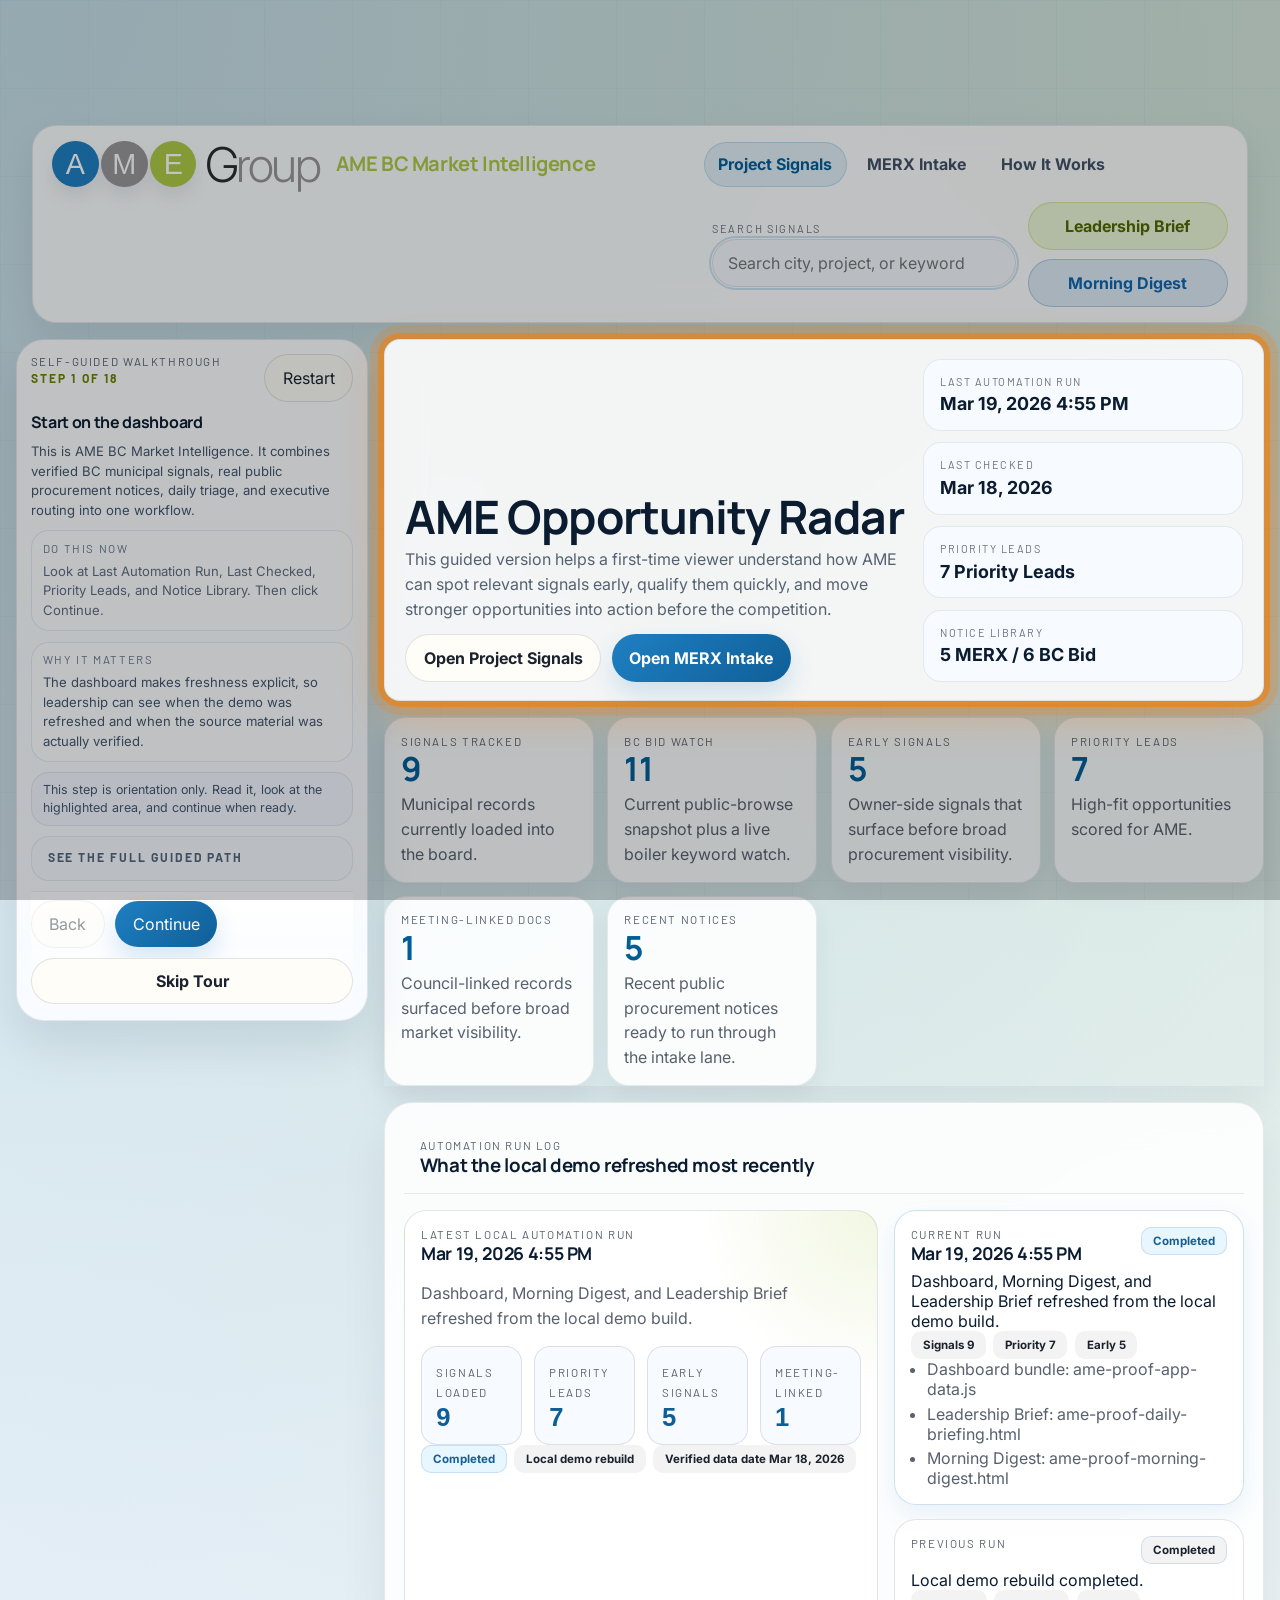
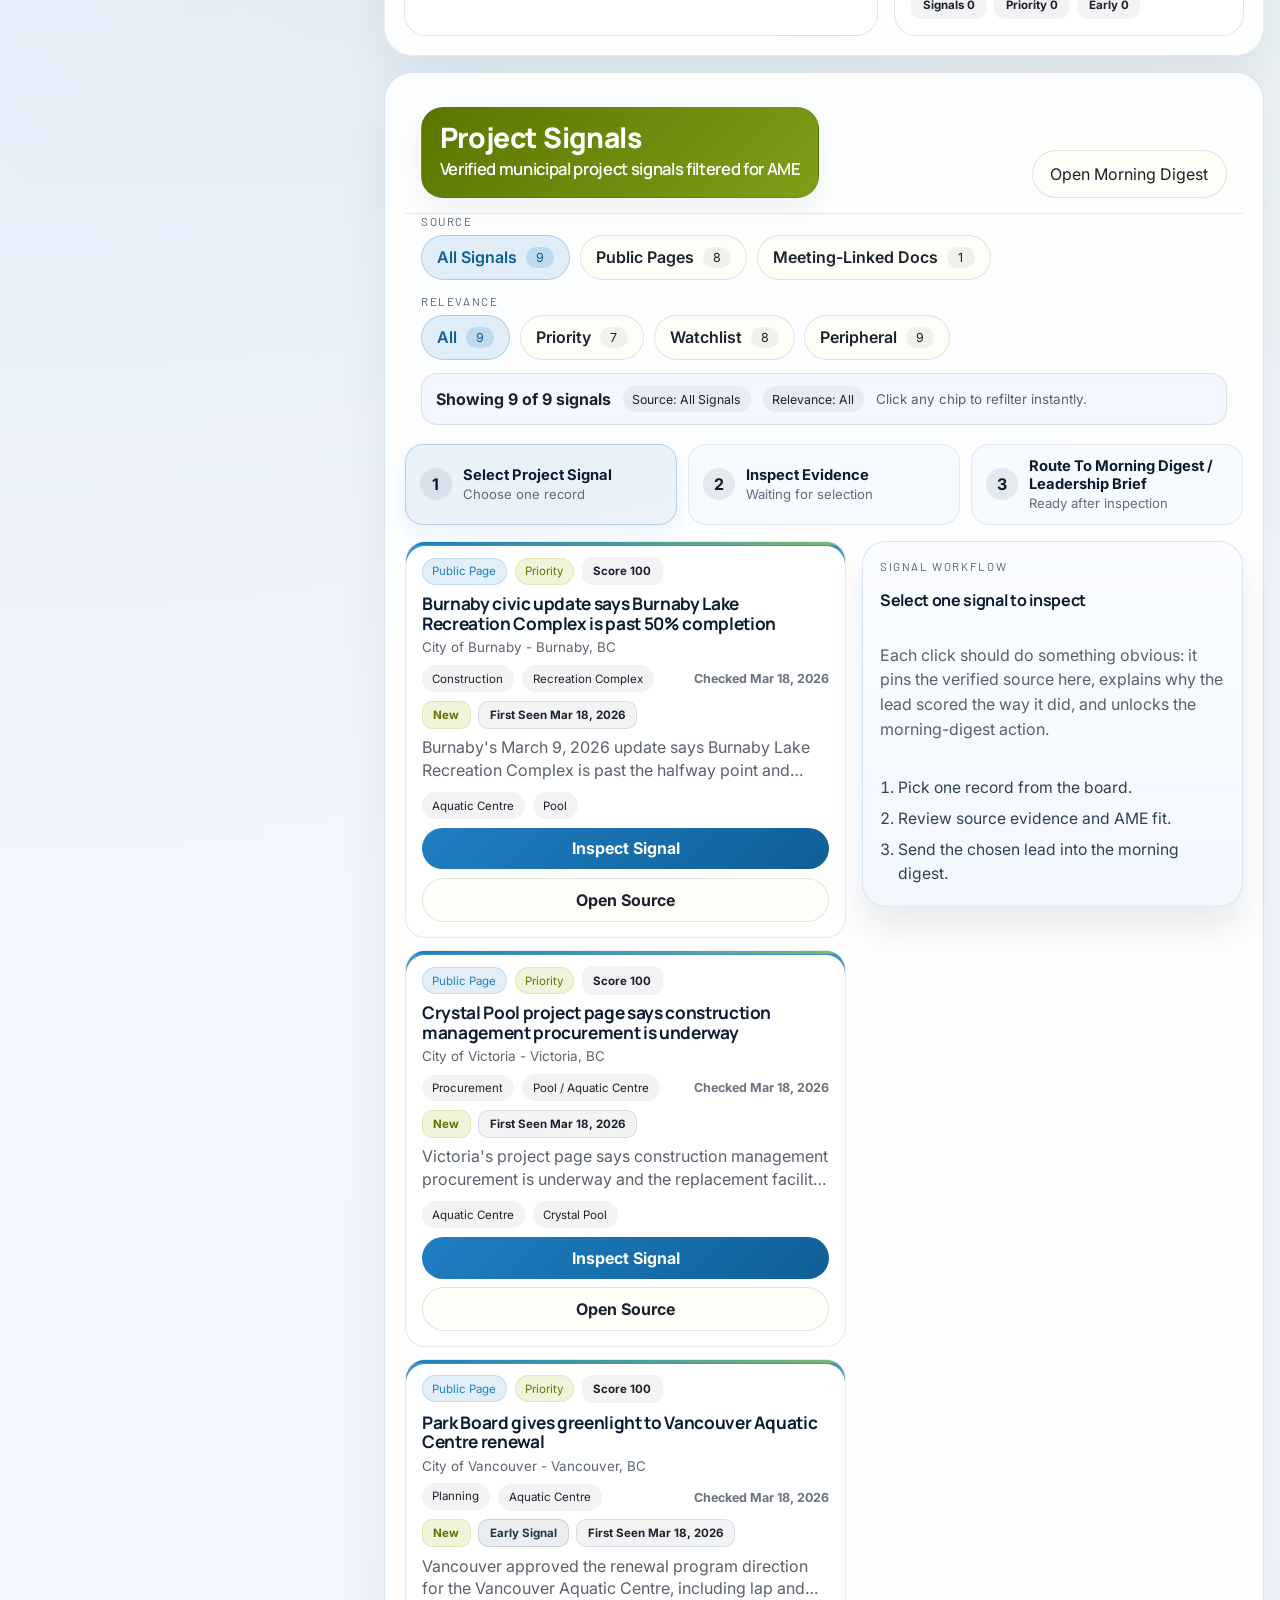
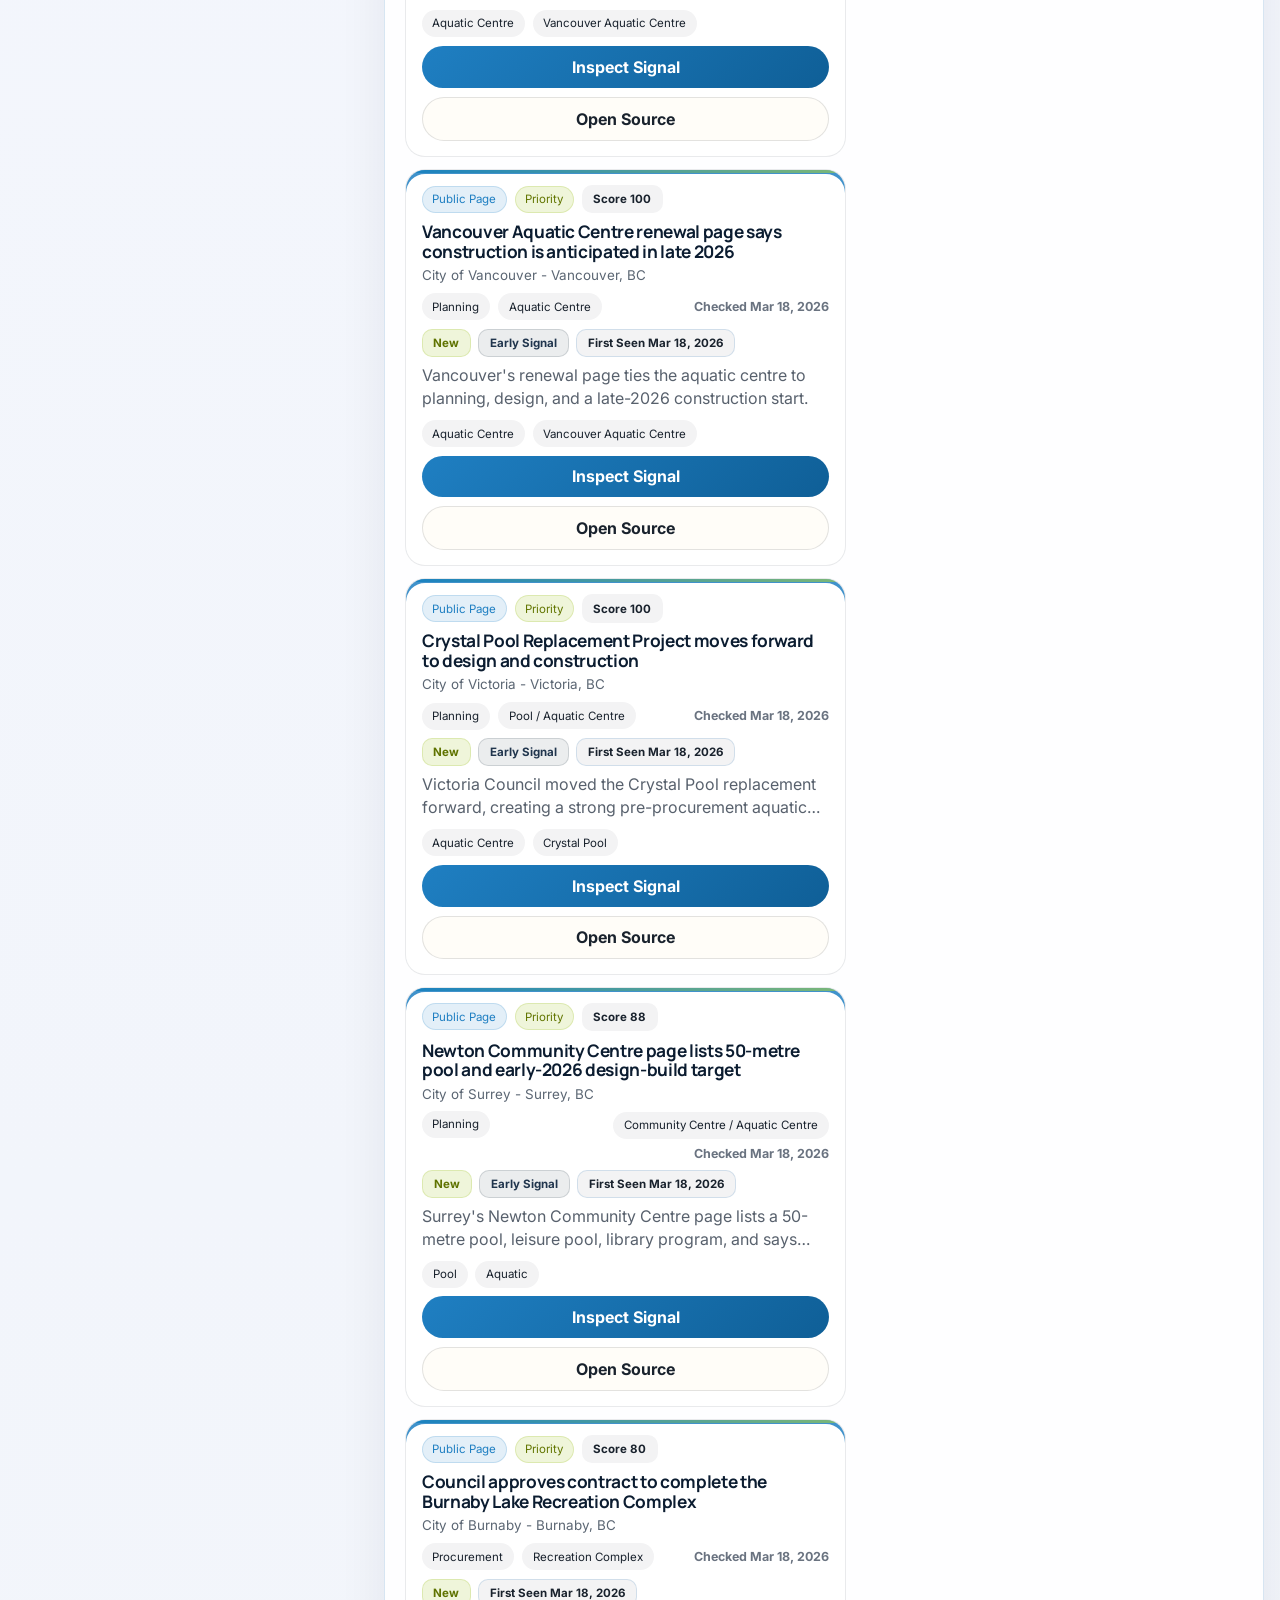
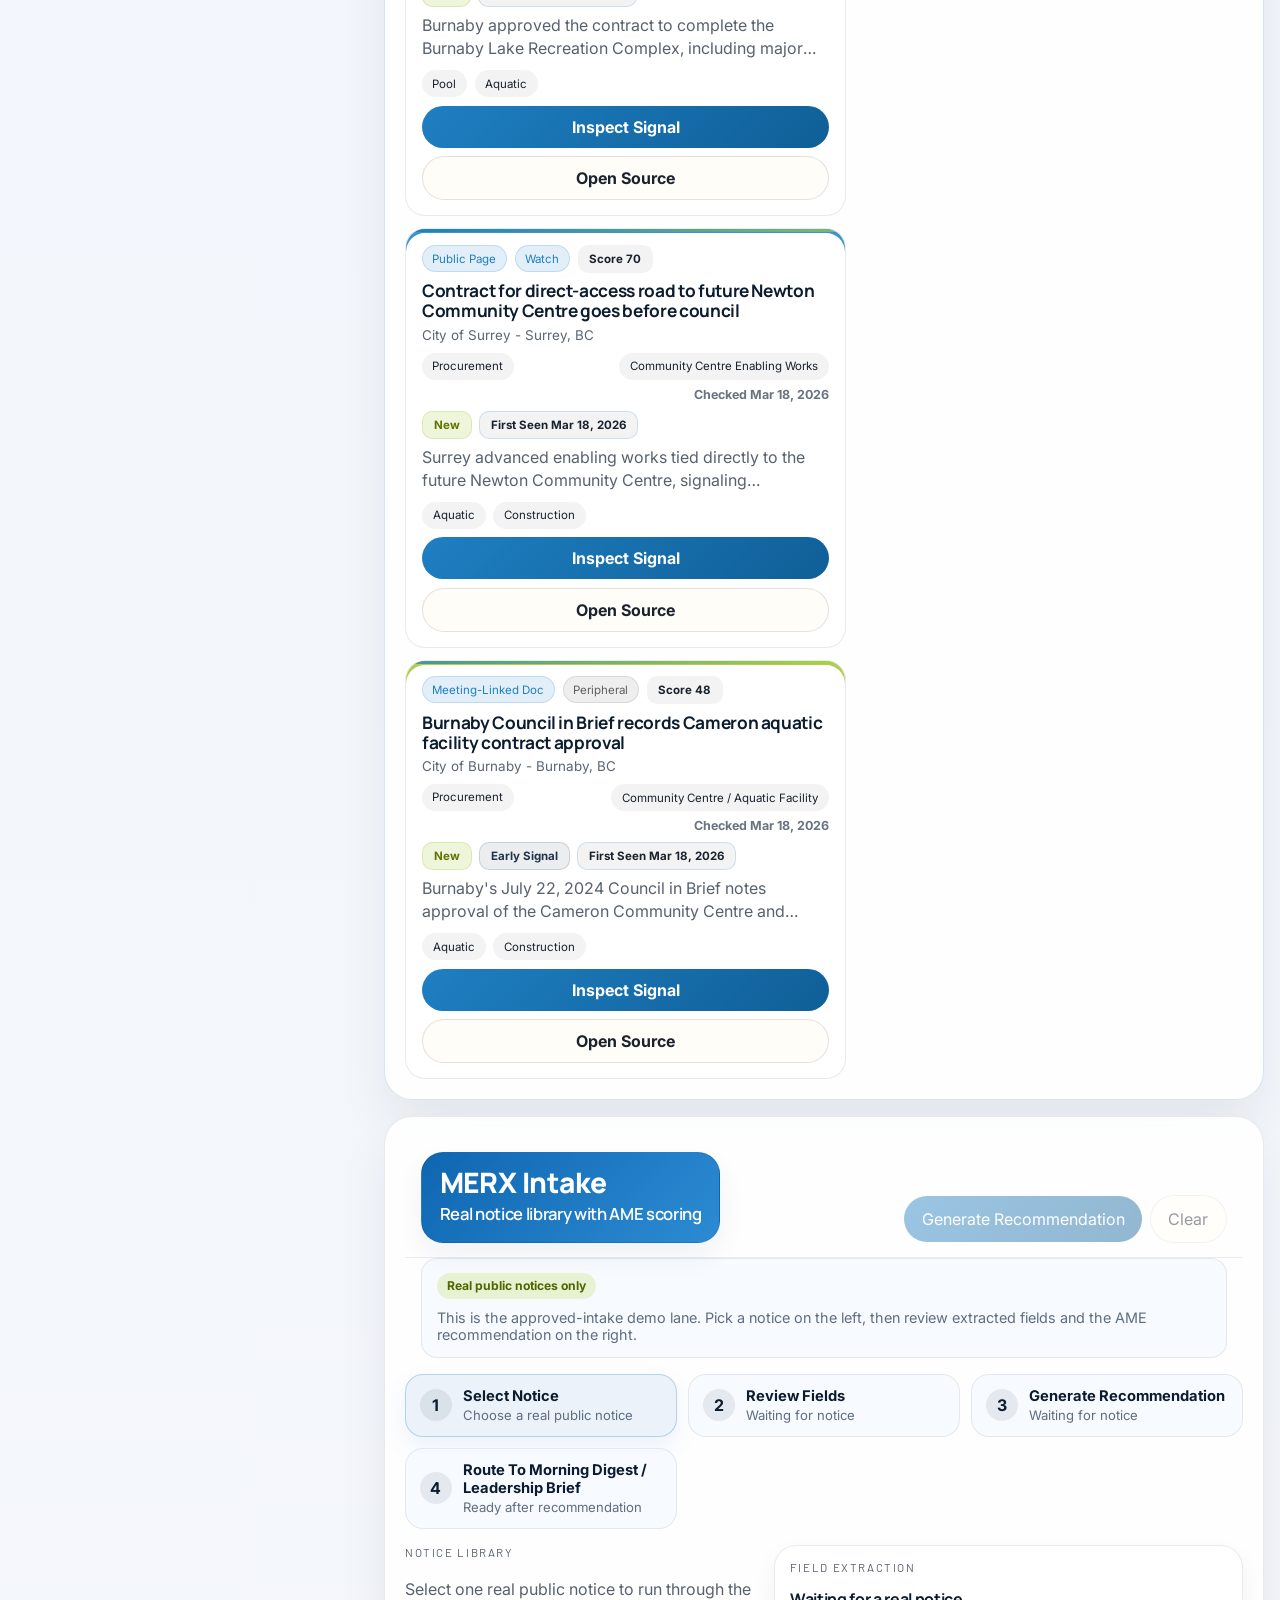
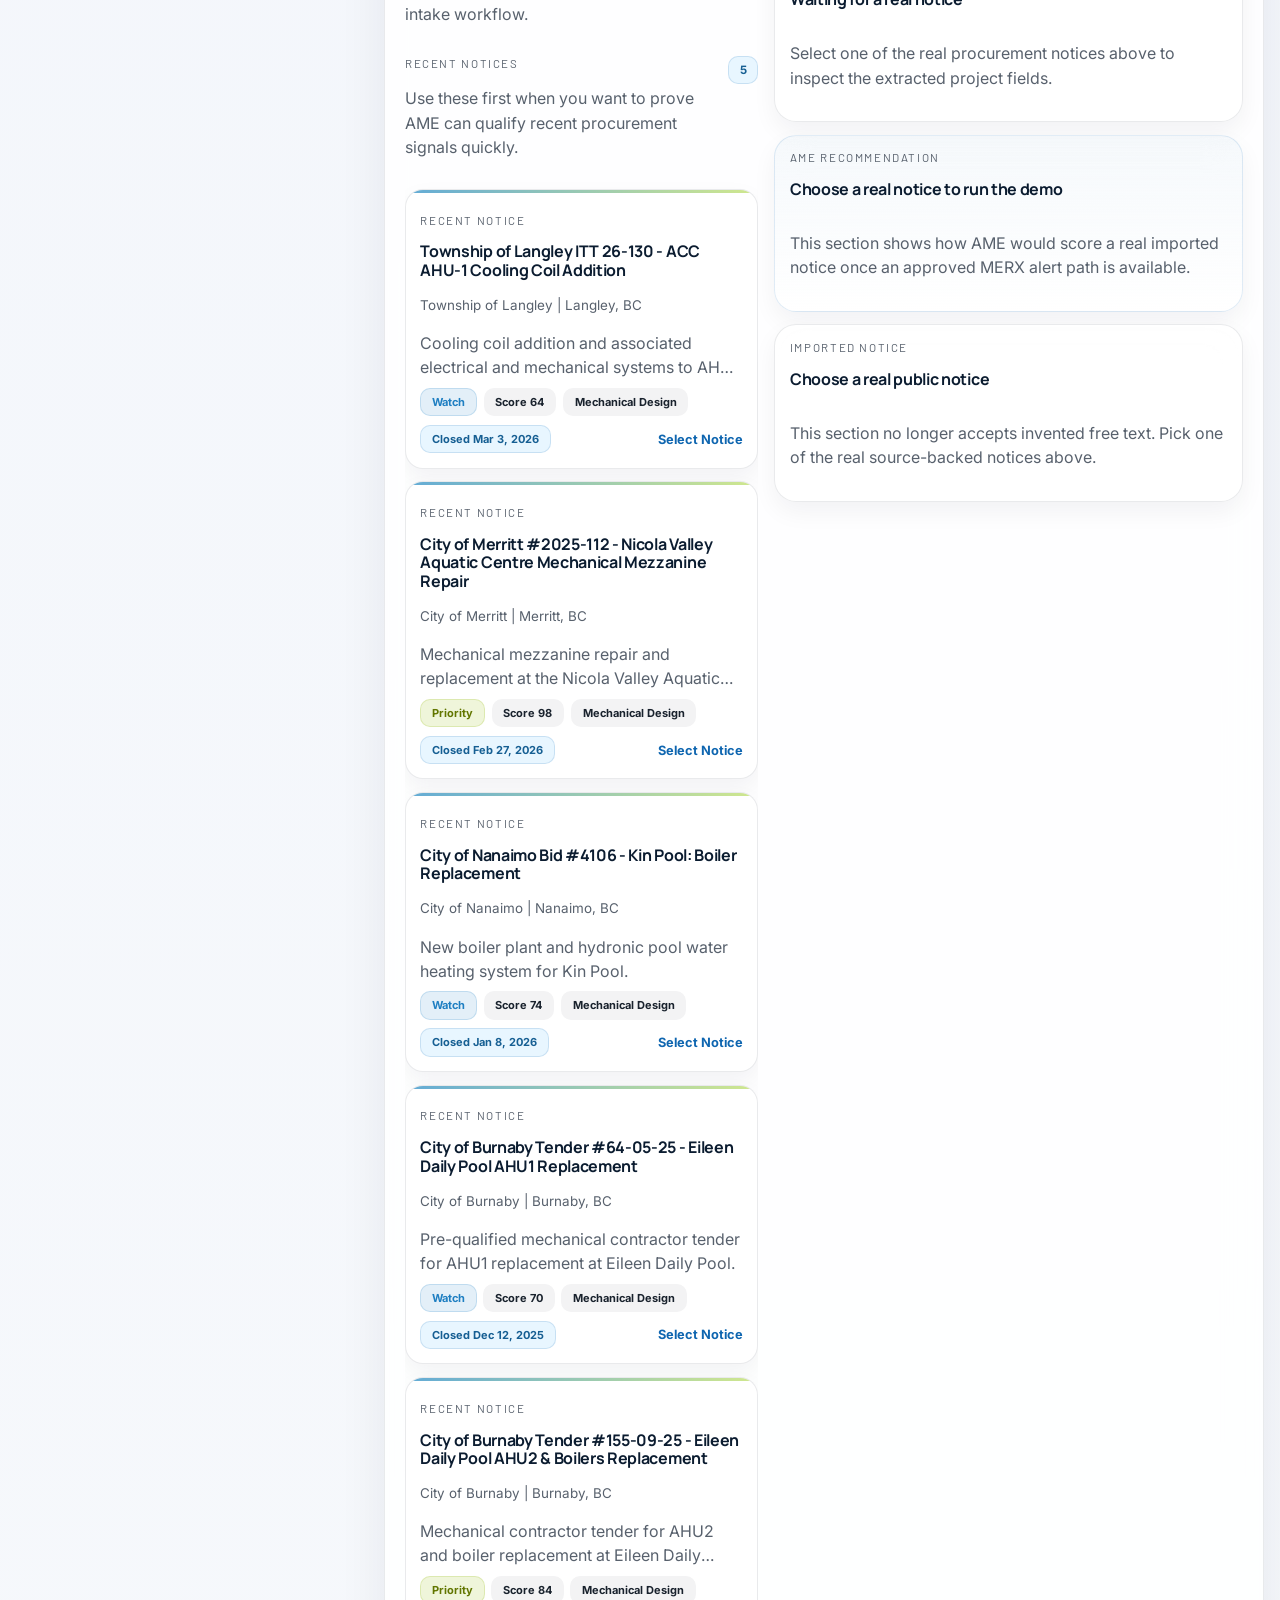
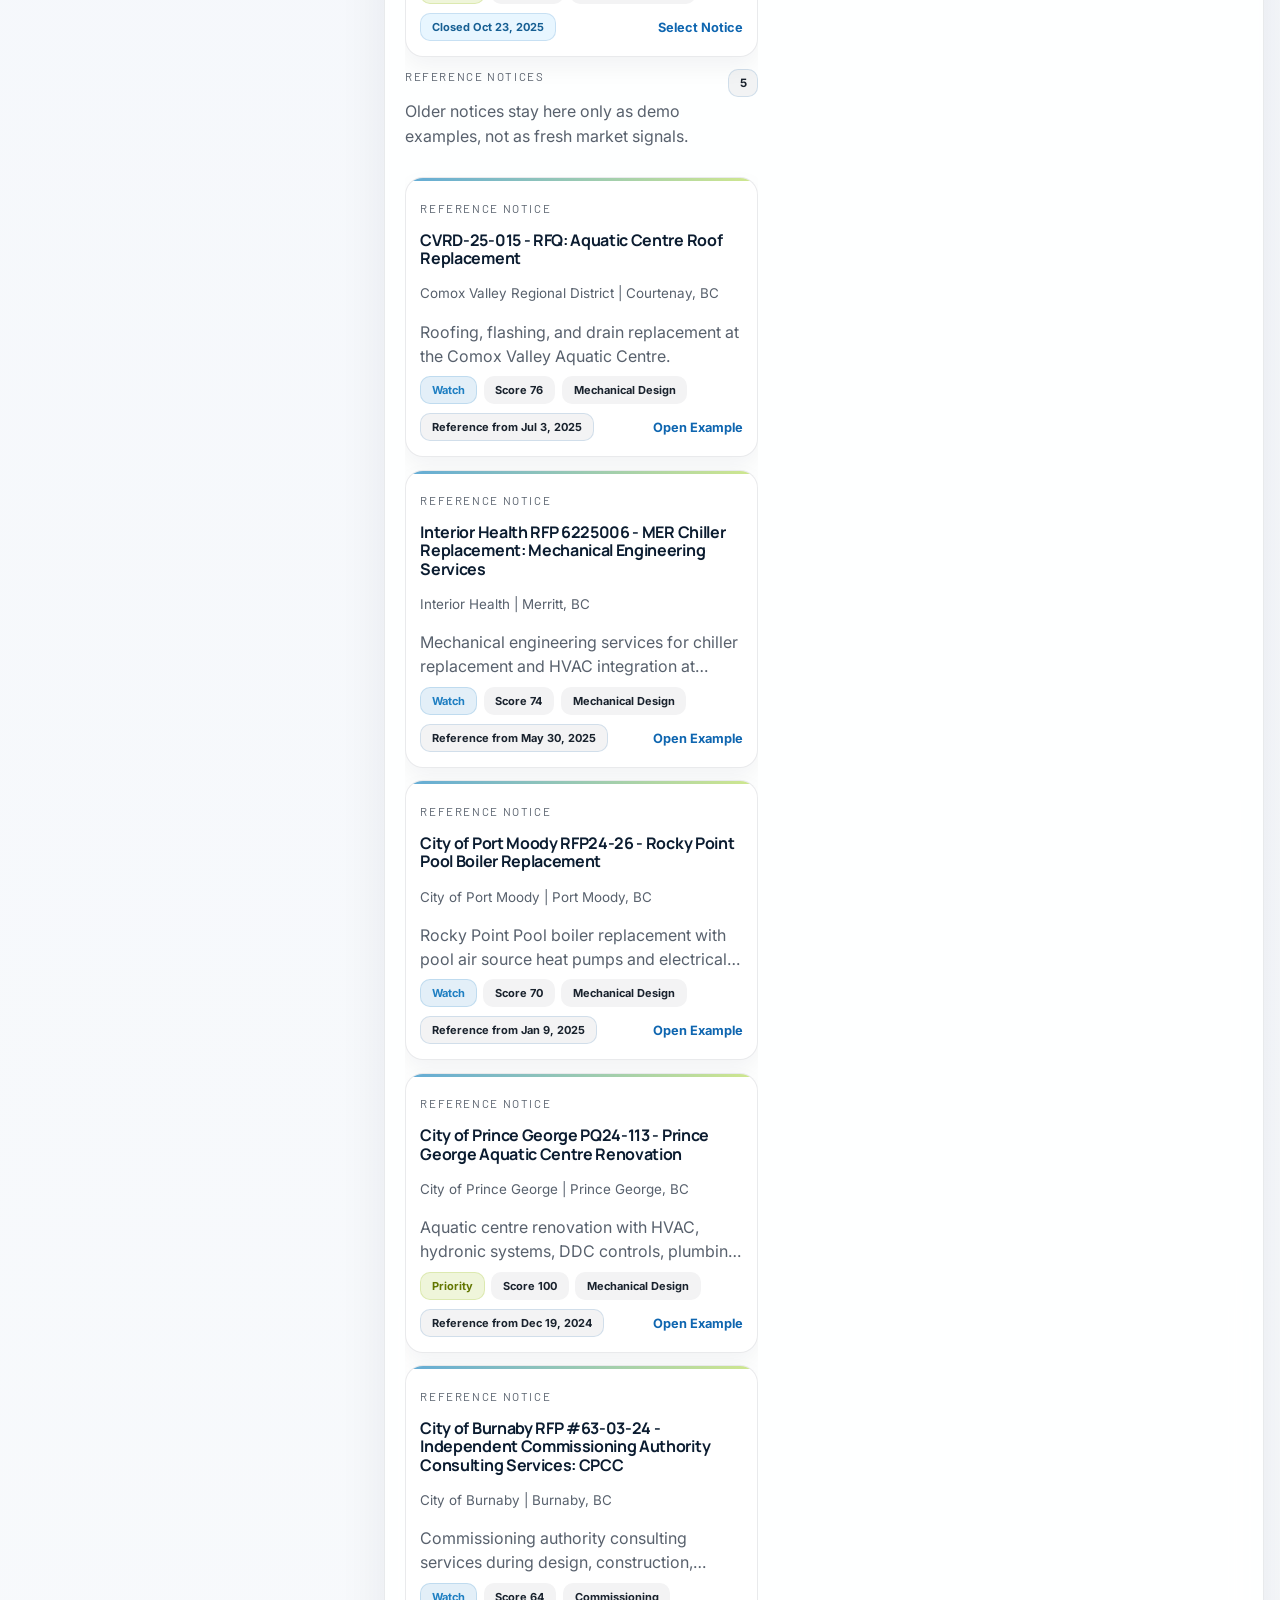
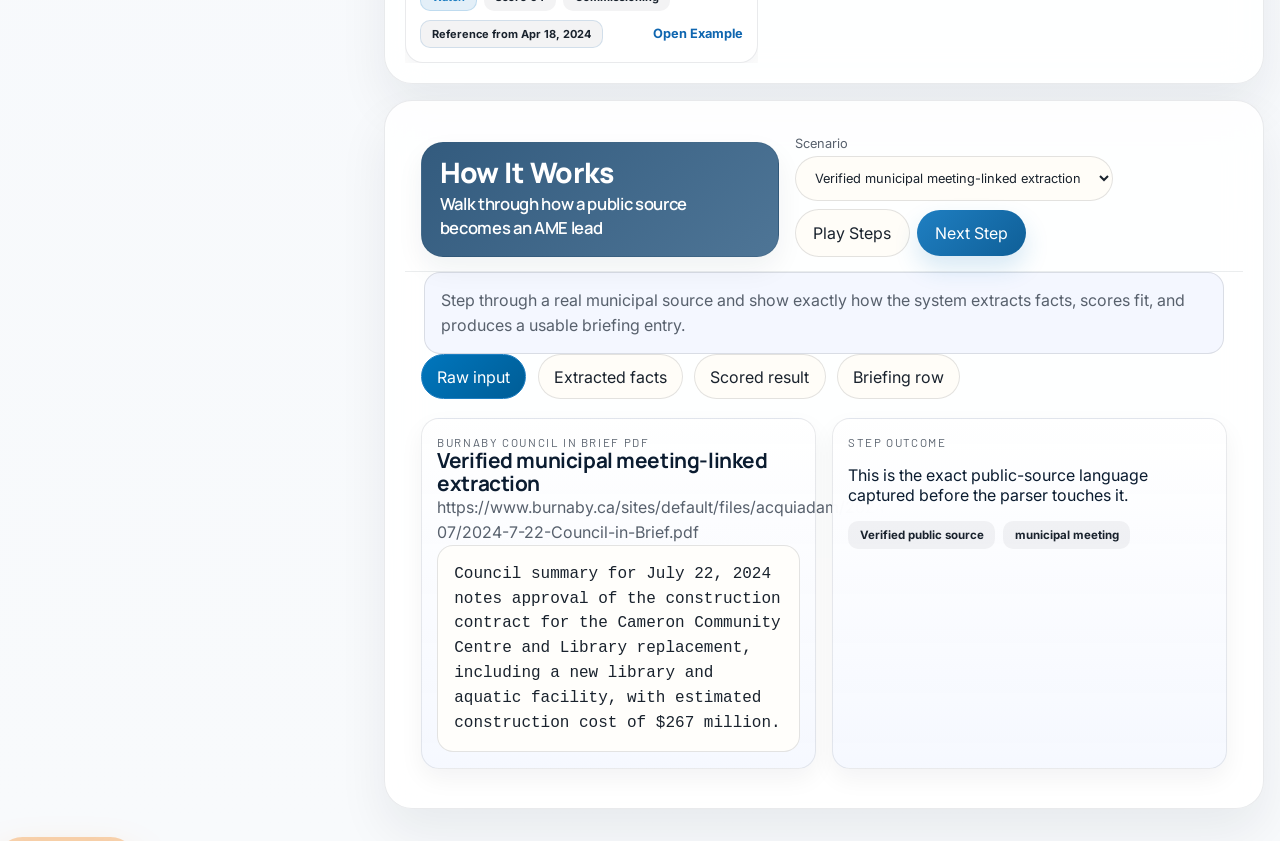
==== commit ef8b6070: "changes" ====
--- a/guided-demo.html
+++ b/guided-demo.html
@@ -12,6 +12,8 @@
   <link rel="preconnect" href="https://fonts.gstatic.com" crossorigin />
   <link href="https://fonts.googleapis.com/css2?family=Barlow:wght@500;600;700&family=Inter:wght@400;500;600;700&family=Manrope:wght@700;800&display=swap" rel="stylesheet" />
   <link rel="stylesheet" href="styles.css?v=20260320-03" />
+<link rel="stylesheet" href="guided-fixes.css" />
+<script src="guided-spotlight.js" defer></script>
 </head>
 <body class="guided-demo-page" data-guided-demo="true">
   <header class="shell-topbar">
--- a/styles.css
+++ b/styles.css
@@ -3756,6 +3756,10 @@
 
 .workspace-panel[data-section="merx"] > .section-head > div:first-child {
   background: linear-gradient(135deg, #0f66b0, #2c8bd4);
+}
+
+.workspace-panel[data-section="bcbid"] > .section-head > div:first-child {
+  background: linear-gradient(135deg, #6f7986, #95a0ae);
 }
 
 .workspace-panel[data-section="workflow"] > .section-head > div:first-child {
@@ -4269,3 +4273,229 @@
   box-shadow: 0 18px 34px rgba(245, 124, 0, 0.28);
   pointer-events: none;
 }
+
+.welcome-meta {
+  grid-template-columns: repeat(auto-fit, minmax(180px, 1fr));
+}
+
+.truth-strip {
+  grid-template-columns: repeat(auto-fit, minmax(180px, 1fr));
+}
+
+.early-radar-panel {
+  display: grid;
+  gap: 0.9rem;
+}
+
+.early-radar-summary {
+  display: grid;
+  gap: 0.75rem;
+}
+
+.early-radar-summary-copy {
+  margin: 0;
+  max-width: 56rem;
+  color: #42566d;
+  line-height: 1.5;
+}
+
+.early-radar-column-head {
+  display: grid;
+  gap: 0.28rem;
+}
+
+.early-radar-column-head .empty-copy {
+  max-width: 44rem;
+}
+
+.early-signal-grid,
+.monitoring-source-grid {
+  display: grid;
+  gap: 0.75rem;
+  align-content: start;
+}
+
+.early-signal-grid {
+  grid-template-columns: repeat(auto-fit, minmax(320px, 1fr));
+}
+
+.monitoring-source-grid {
+  grid-template-columns: repeat(3, minmax(0, 1fr));
+}
+
+.early-signal-card,
+.monitoring-source-card {
+  padding: 1rem 1.05rem;
+  border: 1px solid rgba(11, 28, 48, 0.08);
+  border-radius: 20px;
+  background: #ffffff;
+  box-shadow: 0 12px 24px rgba(11, 28, 48, 0.05);
+}
+
+.early-signal-card {
+  display: grid;
+  gap: 0.7rem;
+}
+
+.early-signal-card.is-active {
+  border-color: rgba(15, 102, 176, 0.28);
+  box-shadow: 0 0 0 2px rgba(15, 102, 176, 0.12), 0 20px 34px rgba(11, 28, 48, 0.08);
+}
+
+.early-signal-card h4,
+.monitoring-source-card h4 {
+  margin: 0;
+  font-size: 1.06rem;
+  line-height: 1.2;
+  color: #0b1c30;
+}
+
+.early-signal-card .record-meta,
+.monitoring-source-copy,
+.monitoring-source-block span {
+  color: #42566d;
+}
+
+.early-signal-card-note {
+  padding: 0.78rem 0.9rem;
+  border-radius: 16px;
+  background: rgba(247, 250, 255, 0.92);
+  border: 1px solid rgba(15, 102, 176, 0.08);
+  color: #314255;
+  line-height: 1.5;
+}
+
+.early-signal-card .record-inline-actions {
+  display: grid;
+  grid-template-columns: repeat(2, minmax(0, 1fr));
+  gap: 0.65rem;
+}
+
+.early-signal-card .record-inline-link.compact {
+  justify-content: center;
+}
+
+.monitoring-source-card {
+  display: grid;
+  gap: 0.55rem;
+  background: linear-gradient(180deg, rgba(255, 255, 255, 0.98), rgba(247, 250, 255, 0.96));
+  min-height: 0;
+  padding: 0.9rem 1rem;
+}
+
+.monitoring-source-head {
+  display: flex;
+  flex-wrap: wrap;
+  justify-content: space-between;
+  align-items: center;
+  gap: 0.55rem;
+}
+
+.monitoring-source-card .detail-label {
+  margin: 0;
+}
+
+.monitoring-source-title {
+  margin: 0;
+  font-size: 1rem;
+  line-height: 1.2;
+  color: #0b1c30;
+}
+
+.monitoring-source-block {
+  display: grid;
+  gap: 0.28rem;
+  padding: 0.72rem 0.8rem;
+  border-radius: 16px;
+  background: rgba(246, 249, 255, 0.96);
+  border: 1px solid rgba(15, 102, 176, 0.08);
+}
+
+.monitoring-source-block strong {
+  font-family: "Barlow", "Inter", sans-serif;
+  font-size: 0.75rem;
+  letter-spacing: 0.12em;
+  text-transform: uppercase;
+  color: #0f5f97;
+}
+
+.merx-strip-bcbid {
+  border-color: rgba(152, 149, 152, 0.22);
+  background: linear-gradient(180deg, rgba(250, 252, 255, 0.98), rgba(244, 247, 252, 0.96));
+}
+
+.route-outcomes-panel {
+  display: grid;
+  gap: 1rem;
+}
+
+.route-outcomes-grid {
+  display: grid;
+  grid-template-columns: repeat(2, minmax(0, 1fr));
+  gap: 1rem;
+}
+
+.route-outcome-card {
+  display: grid;
+  gap: 0.8rem;
+  padding: 1rem 1.05rem;
+  border: 1px solid rgba(11, 28, 48, 0.08);
+  border-radius: 20px;
+  background: #ffffff;
+  box-shadow: 0 12px 24px rgba(11, 28, 48, 0.05);
+}
+
+.route-outcome-card h4 {
+  margin: 0;
+  font-size: 1.22rem;
+  line-height: 1.16;
+  color: #0b1c30;
+}
+
+.route-outcome-summary {
+  display: grid;
+  gap: 0.3rem;
+  padding: 0.9rem 0.96rem;
+  border-radius: 18px;
+  border: 1px solid rgba(11, 28, 48, 0.08);
+  background: linear-gradient(135deg, rgba(247, 250, 255, 0.96), rgba(255, 255, 255, 0.98));
+}
+
+.route-outcome-summary strong {
+  font-size: 1.02rem;
+  color: #0b1c30;
+}
+
+.route-outcome-summary span {
+  color: #556579;
+}
+
+.route-outcome-empty {
+  background: linear-gradient(180deg, rgba(247, 250, 255, 0.98), rgba(255, 255, 255, 0.98));
+}
+
+#dashboardDigestPreview {
+  border-color: rgba(15, 102, 176, 0.14);
+}
+
+#dashboardDigestPreview .route-outcome-summary {
+  background: linear-gradient(135deg, rgba(15, 102, 176, 0.09), rgba(255, 255, 255, 0.98));
+}
+
+#dashboardLeadershipPreview {
+  border-color: rgba(173, 202, 69, 0.26);
+}
+
+#dashboardLeadershipPreview .route-outcome-summary {
+  background: linear-gradient(135deg, rgba(173, 202, 69, 0.15), rgba(255, 255, 255, 0.98));
+}
+
+@media (max-width: 1180px) {
+  .monitoring-source-grid {
+    grid-template-columns: 1fr;
+  }
+
+  .route-outcomes-grid {
+    grid-template-columns: 1fr;
+  }
+}
--- a/guided-fixes.css
+++ b/guided-fixes.css
@@ -0,0 +1,167 @@
+/* ═══════════════════════════════════════════════════════
+   GUIDED DEMO FIXES — drop-in override
+   Add to guided-demo.html:
+   <link rel="stylesheet" href="guided-fixes.css" />
+   (after the existing styles.css link)
+   ═══════════════════════════════════════════════════════ */
+
+/* ── 1. SIDEBAR SCROLL FIX ──
+   The rail was clipping content because inner elements
+   competed for height. Force the rail to scroll properly
+   and give the content room to breathe.
+*/
+.guided-demo-page .guided-tour-card.guided-tour-rail {
+  max-height: calc(100vh - 7.5rem);
+  overflow-y: auto;
+  overflow-x: hidden;
+  display: flex;
+  flex-direction: column;
+}
+
+.guided-demo-page .guided-tour-panel-wrap {
+  flex-shrink: 0;
+}
+
+.guided-demo-page .guided-tour-outline {
+  flex-shrink: 1;
+  min-height: 0;
+  overflow: hidden;
+}
+
+.guided-demo-page .guided-tour-outline[open] {
+  overflow: visible;
+}
+
+.guided-demo-page .guided-tour-progress {
+  max-height: 28vh;
+  overflow-y: auto;
+  overscroll-behavior: contain;
+}
+
+.guided-demo-page .guided-tour-actions {
+  flex-shrink: 0;
+  position: sticky;
+  bottom: 0;
+  background: inherit;
+  padding-top: 0.5rem;
+  border-top: 1px solid rgba(11, 28, 48, 0.06);
+  margin-top: auto;
+}
+
+/* ── 2. STRONGER ORANGE SPOTLIGHT ──
+   The old highlight was 34% opacity on a 4px ring.
+   Now it's a solid 6px ring with a pulsing glow and
+   a page-wide dimming overlay so the target POPS.
+*/
+.guided-demo-page .tour-target-active {
+  position: relative !important;
+  z-index: 82 !important;
+  box-shadow:
+    0 0 0 6px rgba(245, 124, 0, 0.55),
+    0 0 0 14px rgba(245, 124, 0, 0.18),
+    0 12px 40px rgba(245, 124, 0, 0.30) !important;
+  border-radius: 16px;
+  scroll-margin-top: 8rem;
+  animation: spotlightPulse 1.8s ease-in-out infinite !important;
+}
+
+@keyframes spotlightPulse {
+  0%, 100% {
+    box-shadow:
+      0 0 0 6px rgba(245, 124, 0, 0.55),
+      0 0 0 14px rgba(245, 124, 0, 0.18),
+      0 12px 40px rgba(245, 124, 0, 0.30);
+  }
+  50% {
+    box-shadow:
+      0 0 0 8px rgba(245, 124, 0, 0.65),
+      0 0 0 20px rgba(245, 124, 0, 0.12),
+      0 12px 48px rgba(245, 124, 0, 0.36);
+  }
+}
+
+/* Dimming overlay behind target — makes the active element unmissable */
+.guided-demo-page .guided-demo-main::before {
+  content: '';
+  position: fixed;
+  inset: 0;
+  background: rgba(7, 9, 14, 0.25);
+  z-index: 80;
+  pointer-events: none;
+  opacity: 0;
+  transition: opacity 0.4s ease;
+}
+
+.guided-demo-page.has-active-target .guided-demo-main::before {
+  opacity: 1;
+}
+
+/* ── 3. STRONGER ACTION CUE (ORANGE PILL) ──
+   Bigger, bolder, with a bounce animation so it
+   actually draws the eye.
+*/
+.guided-action-cue {
+  min-height: 2.8rem;
+  padding: 0.8rem 1.3rem;
+  font-size: 0.92rem;
+  font-weight: 700;
+  letter-spacing: 0.08em;
+  background: linear-gradient(135deg, #e65100, #ff9100) !important;
+  box-shadow:
+    0 0 0 4px rgba(245, 124, 0, 0.30),
+    0 20px 40px rgba(245, 124, 0, 0.35) !important;
+  animation: cueBounce 1.2s ease-in-out infinite;
+  pointer-events: none;
+}
+
+@keyframes cueBounce {
+  0%, 100% { transform: translateY(0); }
+  50% { transform: translateY(-6px); }
+}
+
+/* ── 4. TIGHTER SIDEBAR CONTENT ──
+   Less padding, more compact panels so more
+   content fits without scrolling on 1080p screens.
+*/
+.guided-demo-page .guided-tour-card.guided-tour-rail {
+  padding: 0.85rem;
+  gap: 0.6rem;
+}
+
+.guided-demo-page .guided-tour-card h3 {
+  font-size: 1rem;
+  line-height: 1.3;
+}
+
+.guided-demo-page .guided-tour-body,
+.guided-demo-page .guided-tour-hint,
+.guided-demo-page .guided-tour-value {
+  font-size: 0.82rem;
+  line-height: 1.5;
+}
+
+.guided-demo-page .guided-tour-panel {
+  padding: 0.6rem 0.7rem;
+}
+
+.guided-demo-page .guided-tour-status {
+  font-size: 0.78rem;
+  padding: 0.5rem 0.7rem;
+}
+
+/* ── 5. PREVIEW MODAL — less detached ──
+   Makes the preview actually feel like part of the
+   workflow instead of a floating popup.
+*/
+.guided-demo-page .guided-preview-card {
+  max-width: 720px;
+  max-height: calc(100vh - 10rem);
+  overflow-y: auto;
+}
+
+/* ── RESPONSIVE ── */
+@media (max-width: 1180px) {
+  .guided-demo-page .guided-tour-card.guided-tour-rail {
+    max-height: calc(100vh - 7rem);
+  }
+}
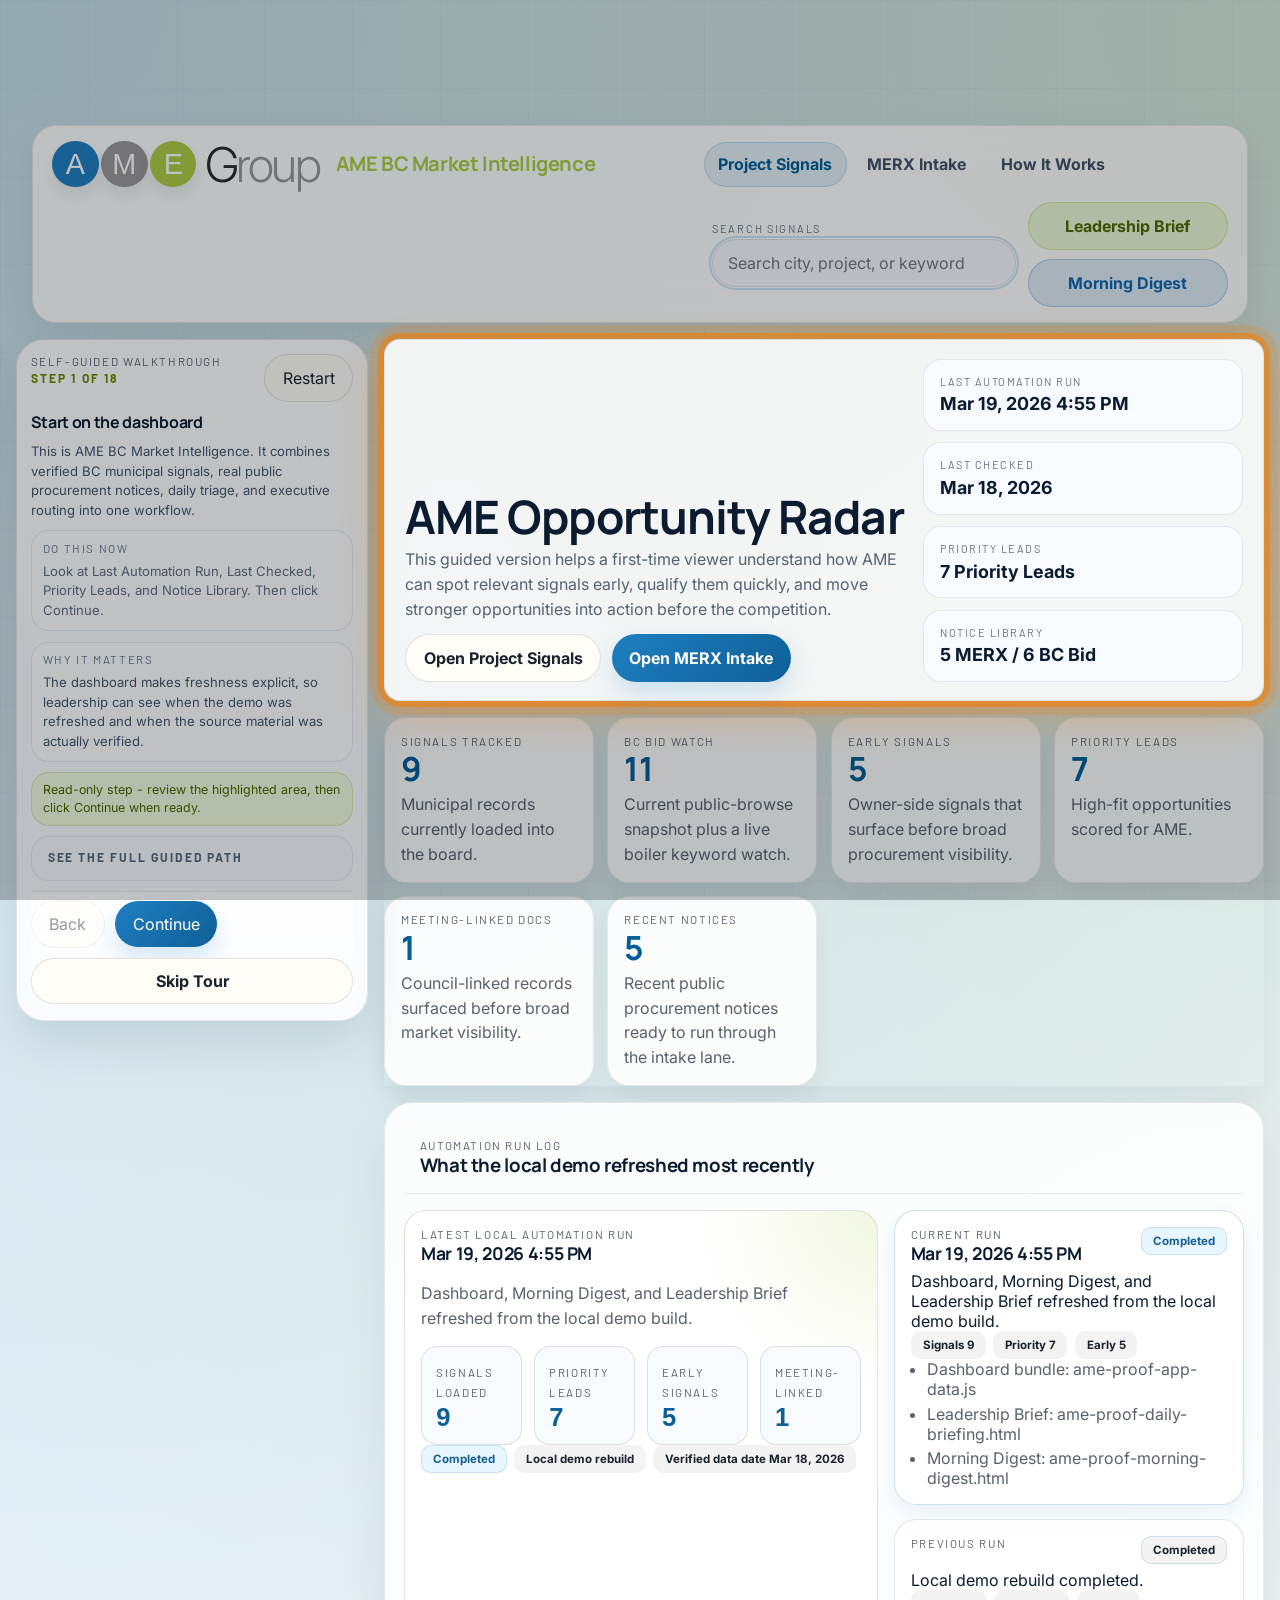
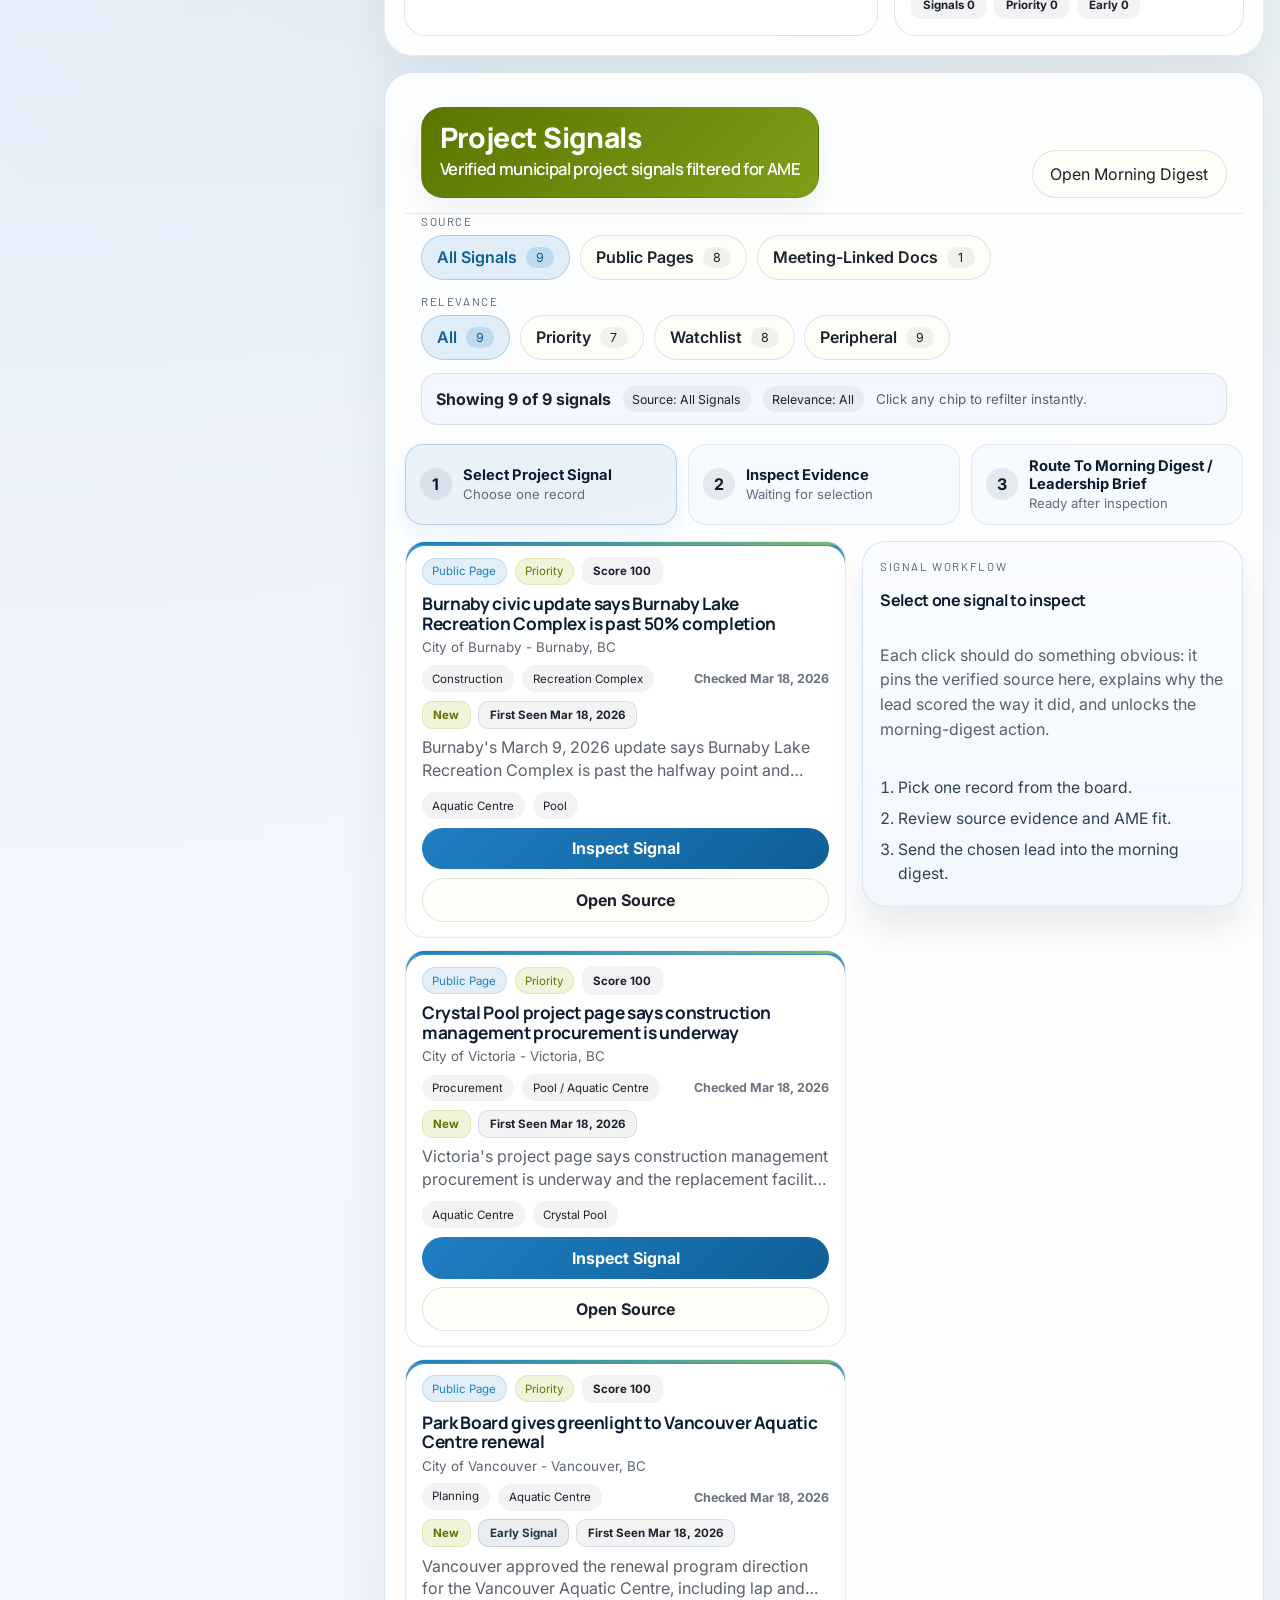
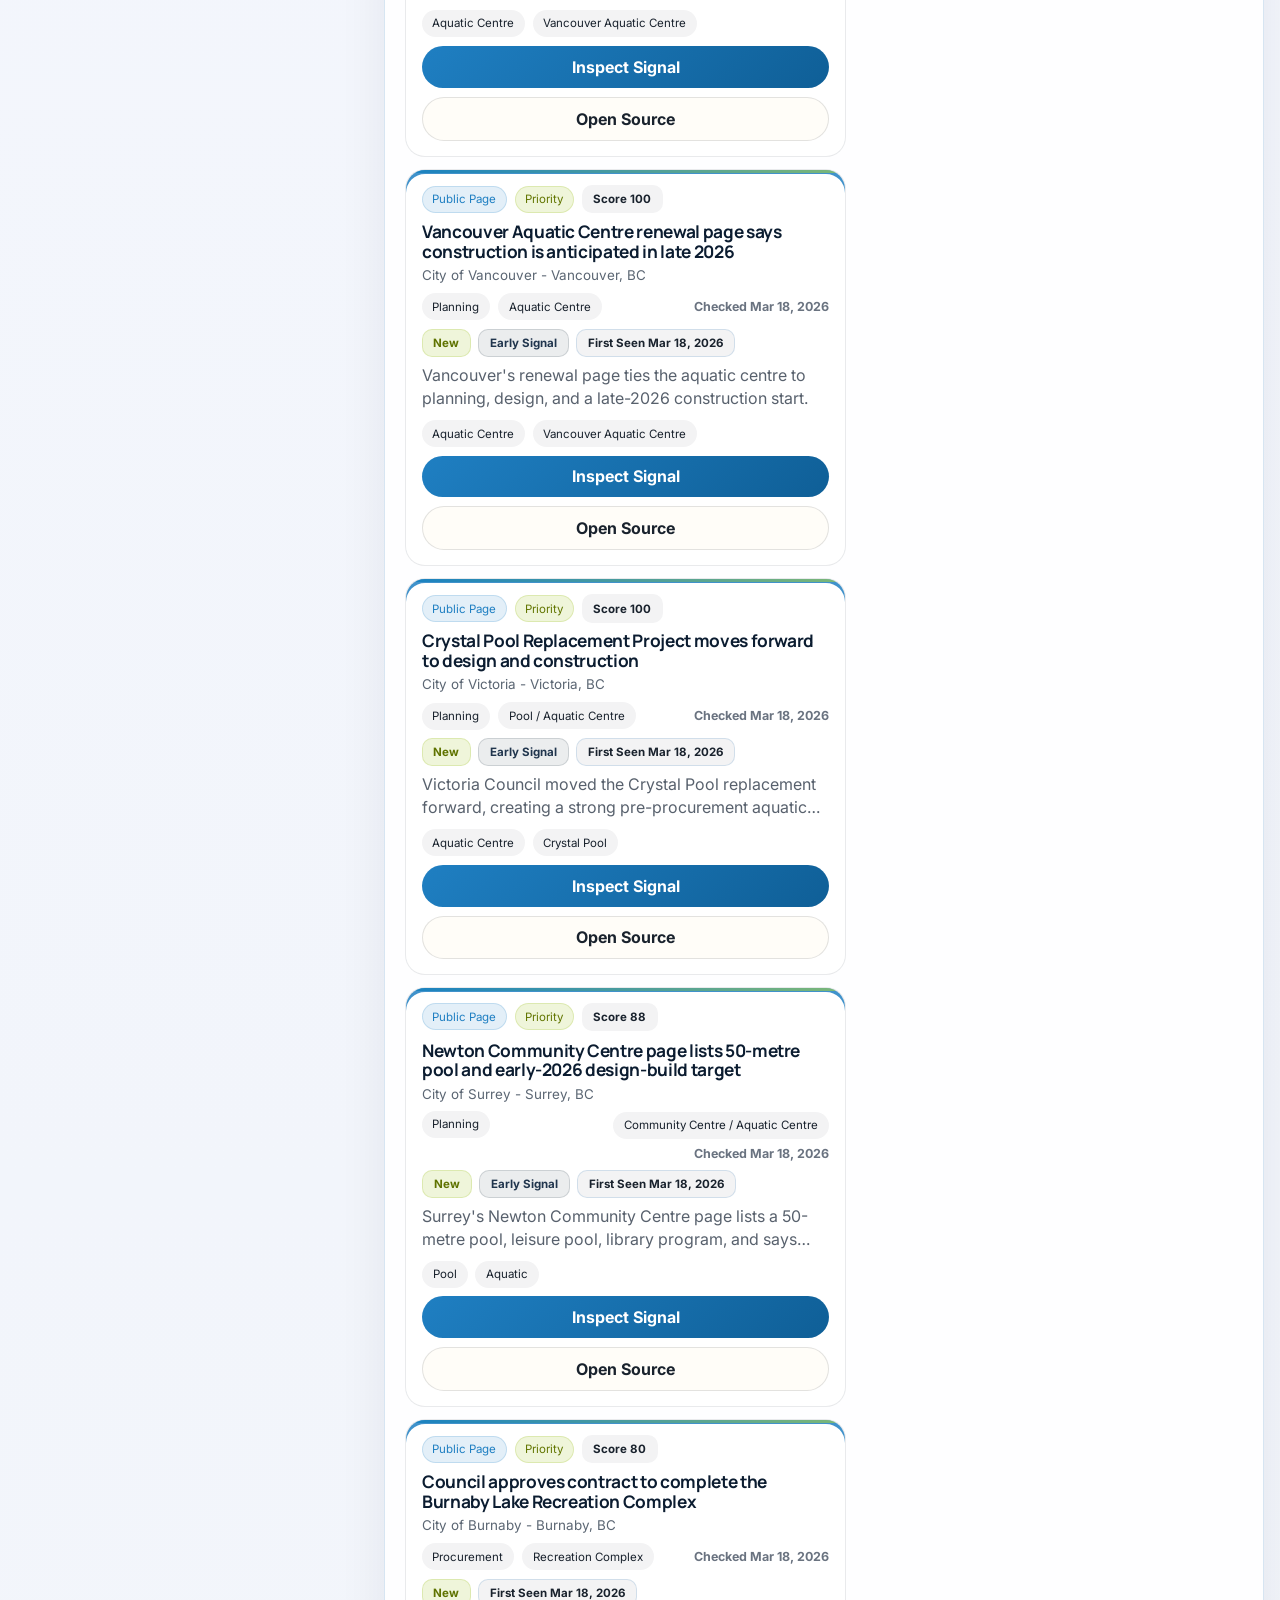
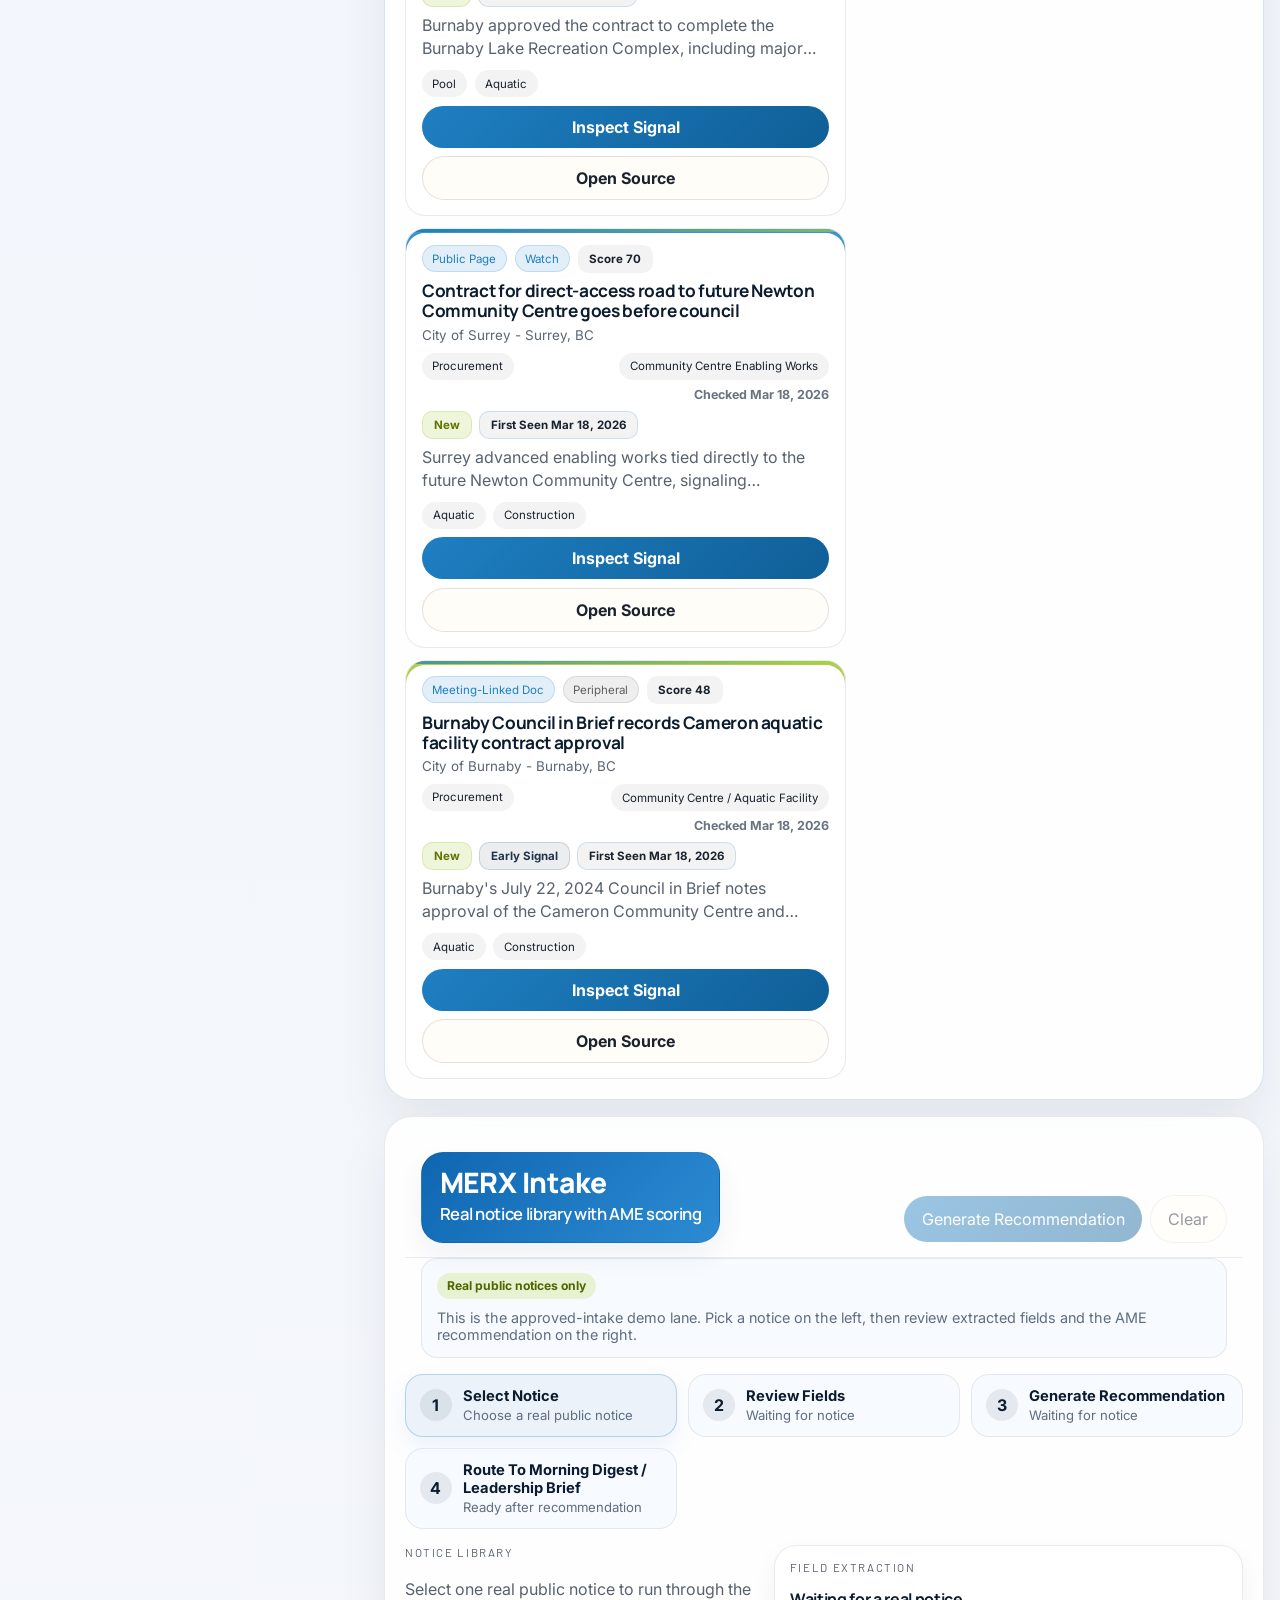
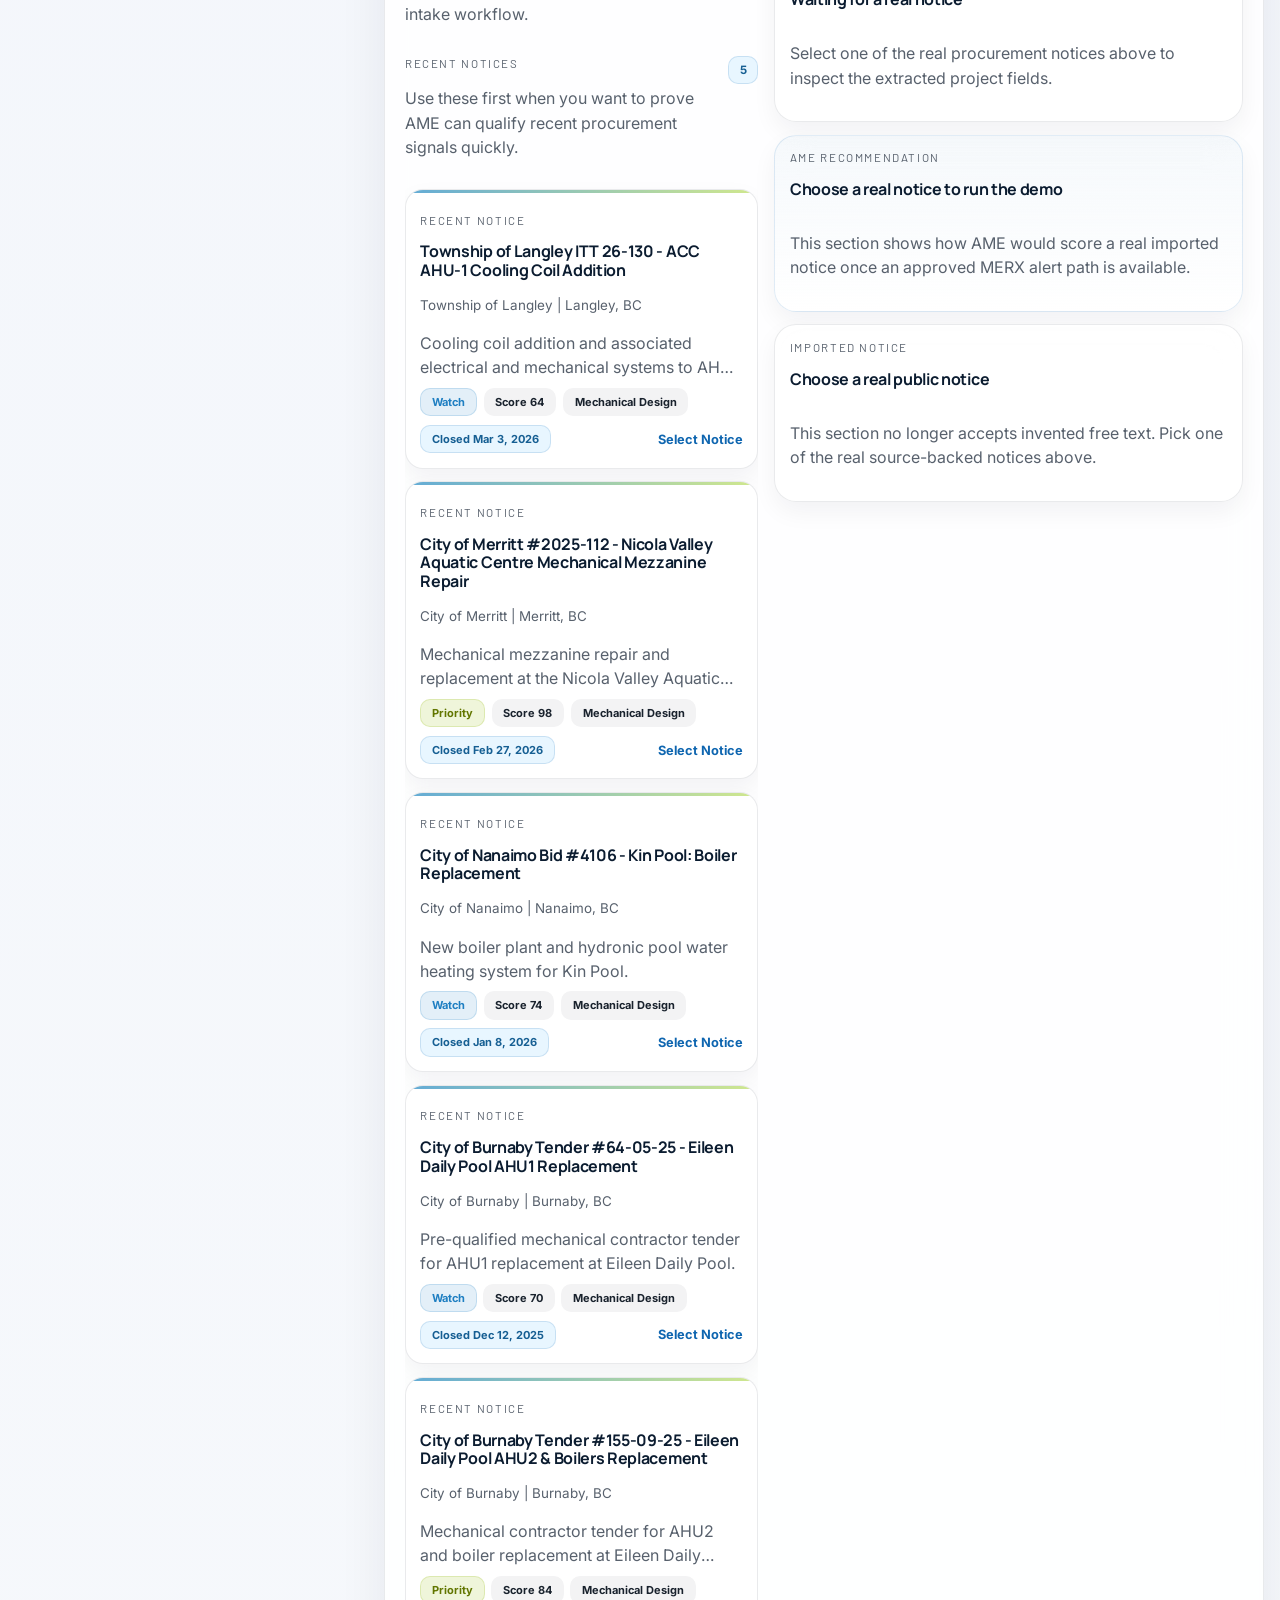
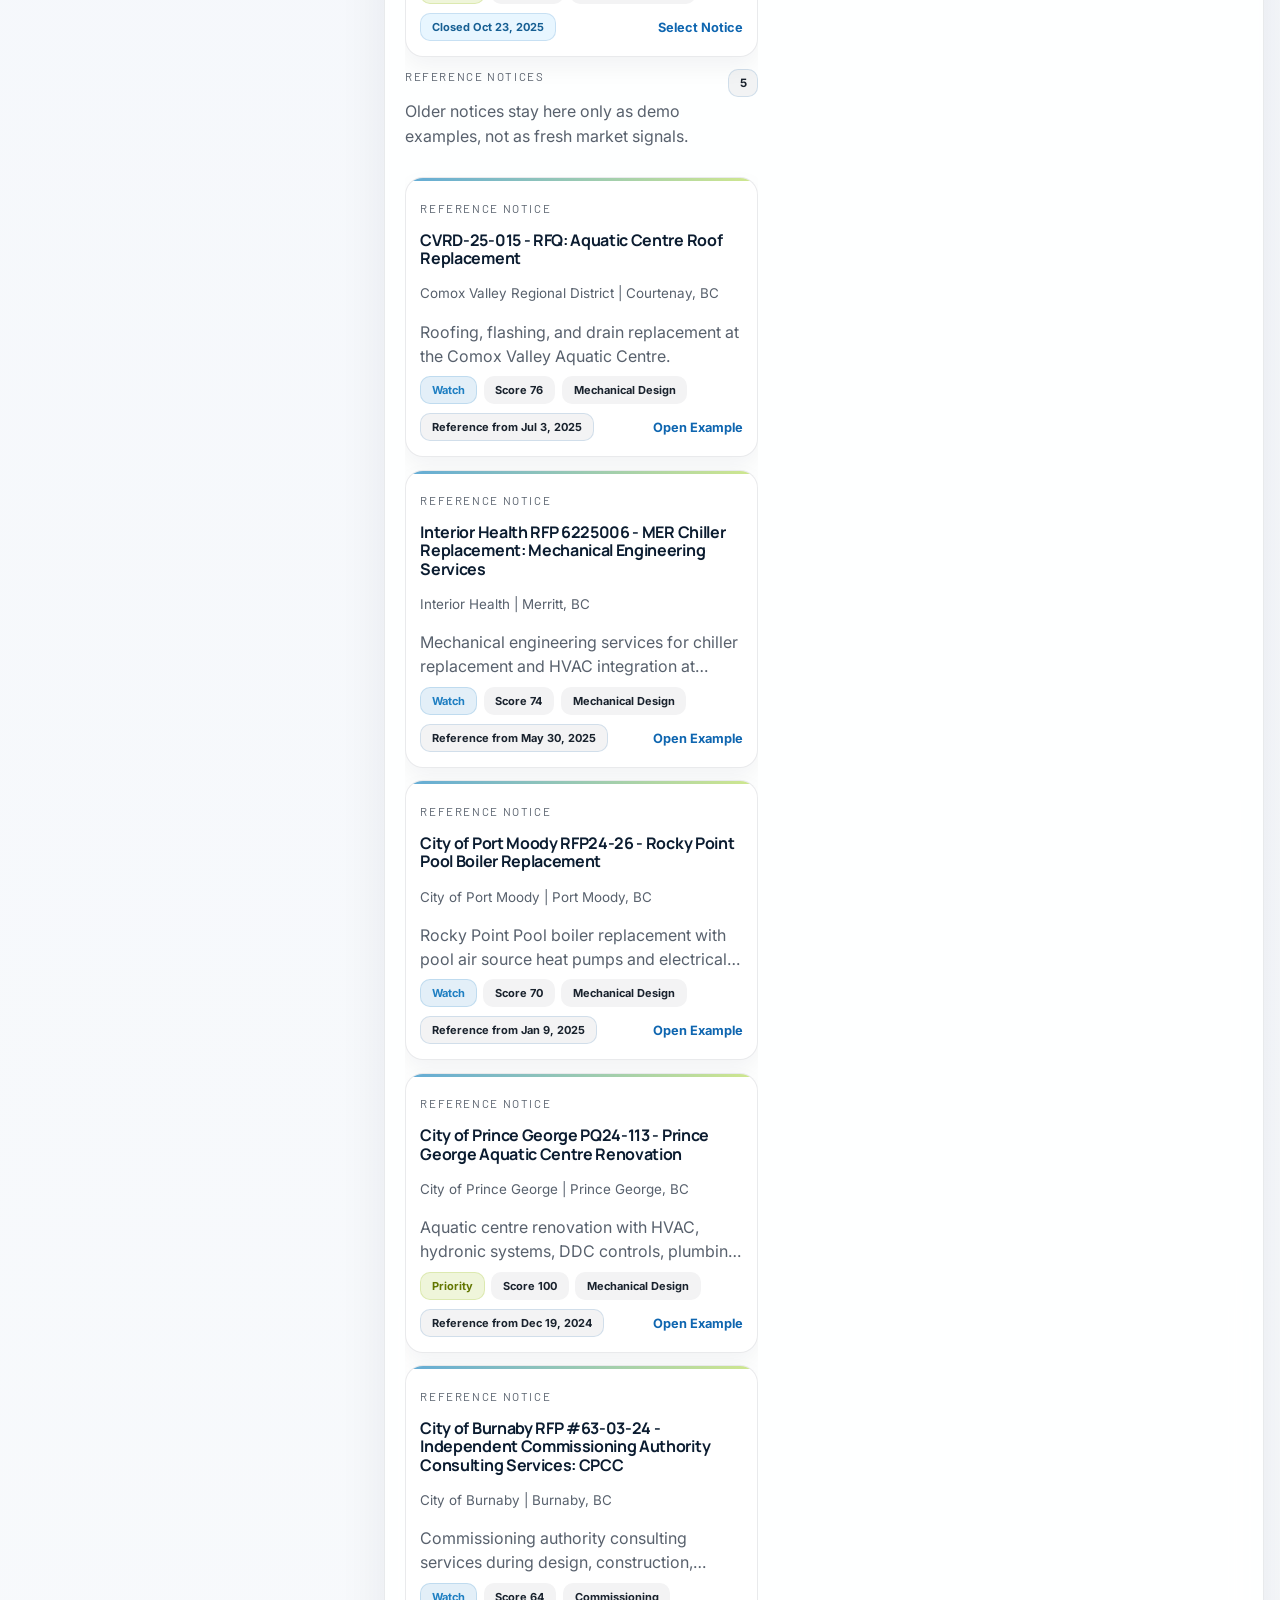
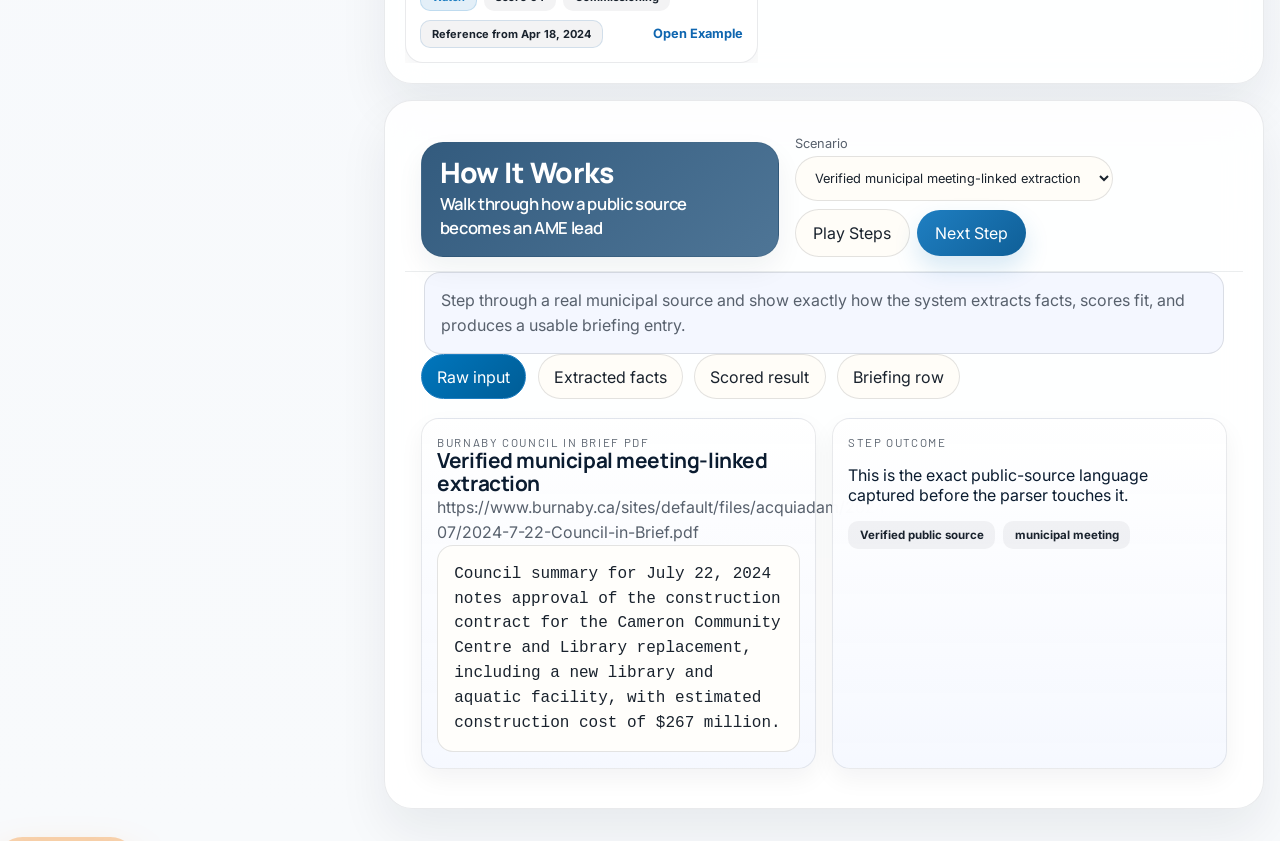
==== commit abe7505a: "Fix guided tour bugs and asset versions" ====
--- a/guided-demo.html
+++ b/guided-demo.html
@@ -11,9 +11,8 @@
   <link rel="preconnect" href="https://fonts.googleapis.com" />
   <link rel="preconnect" href="https://fonts.gstatic.com" crossorigin />
   <link href="https://fonts.googleapis.com/css2?family=Barlow:wght@500;600;700&family=Inter:wght@400;500;600;700&family=Manrope:wght@700;800&display=swap" rel="stylesheet" />
-  <link rel="stylesheet" href="styles.css?v=20260320-03" />
-<link rel="stylesheet" href="guided-fixes.css" />
-<script src="guided-spotlight.js" defer></script>
+  <link rel="stylesheet" href="styles.css?v=20260327-04" />
+  <link rel="stylesheet" href="guided-fixes.css?v=20260327-04" />
 </head>
 <body class="guided-demo-page" data-guided-demo="true">
   <header class="shell-topbar">
@@ -257,8 +256,9 @@
     <span id="guidedActionCueText">Click here</span>
   </div>
 
-  <script src="data/ame-proof-app-data.js?v=20260320-03"></script>
-  <script src="script.js?v=20260320-03"></script>
-  <script src="guided-tour.js?v=20260320-04"></script>
+  <script src="data/ame-proof-app-data.js?v=20260327-04"></script>
+  <script src="script.js?v=20260327-04"></script>
+  <script src="guided-tour.js?v=20260327-04"></script>
+  <script src="guided-spotlight.js?v=20260327-04"></script>
 </body>
 </html>
--- a/guided-fixes.css
+++ b/guided-fixes.css
@@ -1,15 +1,5 @@
-/* ═══════════════════════════════════════════════════════
-   GUIDED DEMO FIXES — drop-in override
-   Add to guided-demo.html:
-   <link rel="stylesheet" href="guided-fixes.css" />
-   (after the existing styles.css link)
-   ═══════════════════════════════════════════════════════ */
+/* Guided demo drop-in overrides */
 
-/* ── 1. SIDEBAR SCROLL FIX ──
-   The rail was clipping content because inner elements
-   competed for height. Force the rail to scroll properly
-   and give the content room to breathe.
-*/
 .guided-demo-page .guided-tour-card.guided-tour-rail {
   max-height: calc(100vh - 7.5rem);
   overflow-y: auto;
@@ -48,11 +38,6 @@
   margin-top: auto;
 }
 
-/* ── 2. STRONGER ORANGE SPOTLIGHT ──
-   The old highlight was 34% opacity on a 4px ring.
-   Now it's a solid 6px ring with a pulsing glow and
-   a page-wide dimming overlay so the target POPS.
-*/
 .guided-demo-page .tour-target-active {
   position: relative !important;
   z-index: 82 !important;
@@ -66,7 +51,8 @@
 }
 
 @keyframes spotlightPulse {
-  0%, 100% {
+  0%,
+  100% {
     box-shadow:
       0 0 0 6px rgba(245, 124, 0, 0.55),
       0 0 0 14px rgba(245, 124, 0, 0.18),
@@ -80,9 +66,8 @@
   }
 }
 
-/* Dimming overlay behind target — makes the active element unmissable */
 .guided-demo-page .guided-demo-main::before {
-  content: '';
+  content: "";
   position: fixed;
   inset: 0;
   background: rgba(7, 9, 14, 0.25);
@@ -96,10 +81,6 @@
   opacity: 1;
 }
 
-/* ── 3. STRONGER ACTION CUE (ORANGE PILL) ──
-   Bigger, bolder, with a bounce animation so it
-   actually draws the eye.
-*/
 .guided-action-cue {
   min-height: 2.8rem;
   padding: 0.8rem 1.3rem;
@@ -115,14 +96,15 @@
 }
 
 @keyframes cueBounce {
-  0%, 100% { transform: translateY(0); }
-  50% { transform: translateY(-6px); }
+  0%,
+  100% {
+    transform: translateY(0);
+  }
+  50% {
+    transform: translateY(-6px);
+  }
 }
 
-/* ── 4. TIGHTER SIDEBAR CONTENT ──
-   Less padding, more compact panels so more
-   content fits without scrolling on 1080p screens.
-*/
 .guided-demo-page .guided-tour-card.guided-tour-rail {
   padding: 0.85rem;
   gap: 0.6rem;
@@ -149,17 +131,12 @@
   padding: 0.5rem 0.7rem;
 }
 
-/* ── 5. PREVIEW MODAL — less detached ──
-   Makes the preview actually feel like part of the
-   workflow instead of a floating popup.
-*/
 .guided-demo-page .guided-preview-card {
   max-width: 720px;
   max-height: calc(100vh - 10rem);
   overflow-y: auto;
 }
 
-/* ── RESPONSIVE ── */
 @media (max-width: 1180px) {
   .guided-demo-page .guided-tour-card.guided-tour-rail {
     max-height: calc(100vh - 7rem);
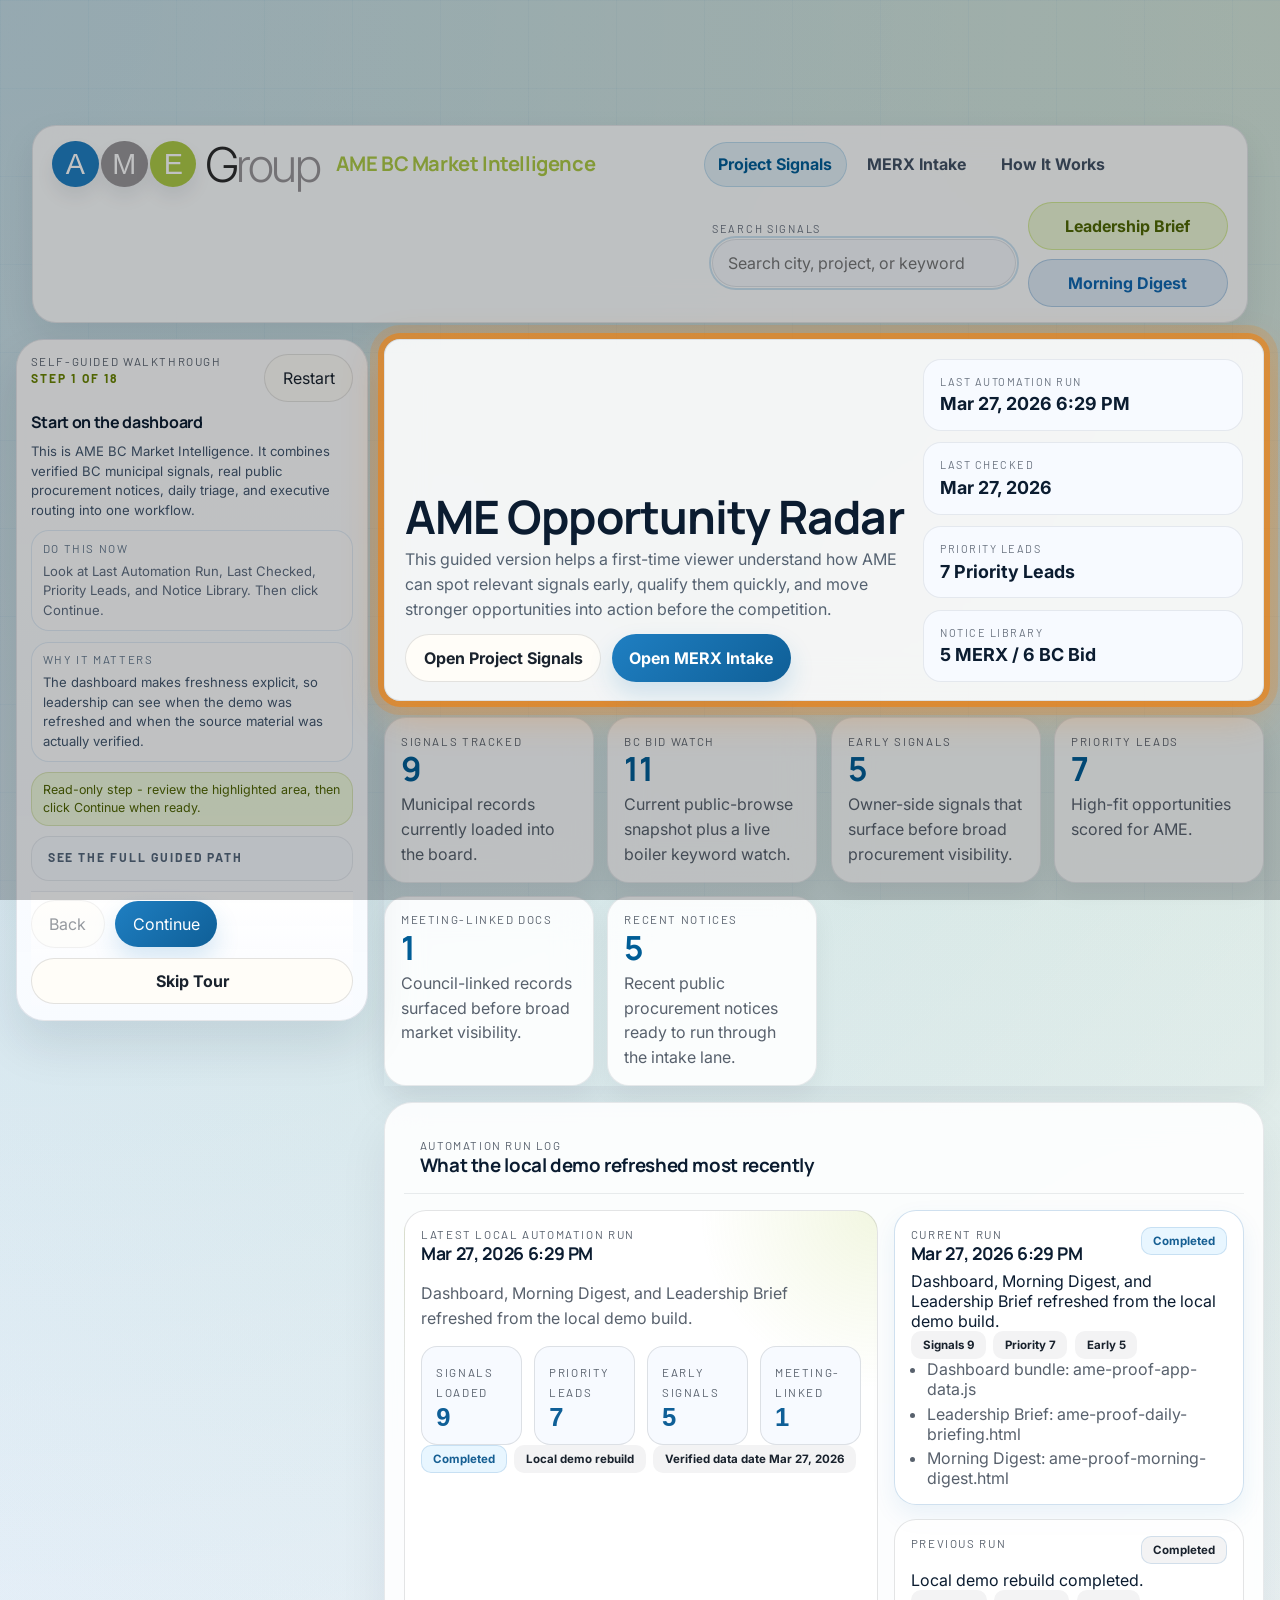
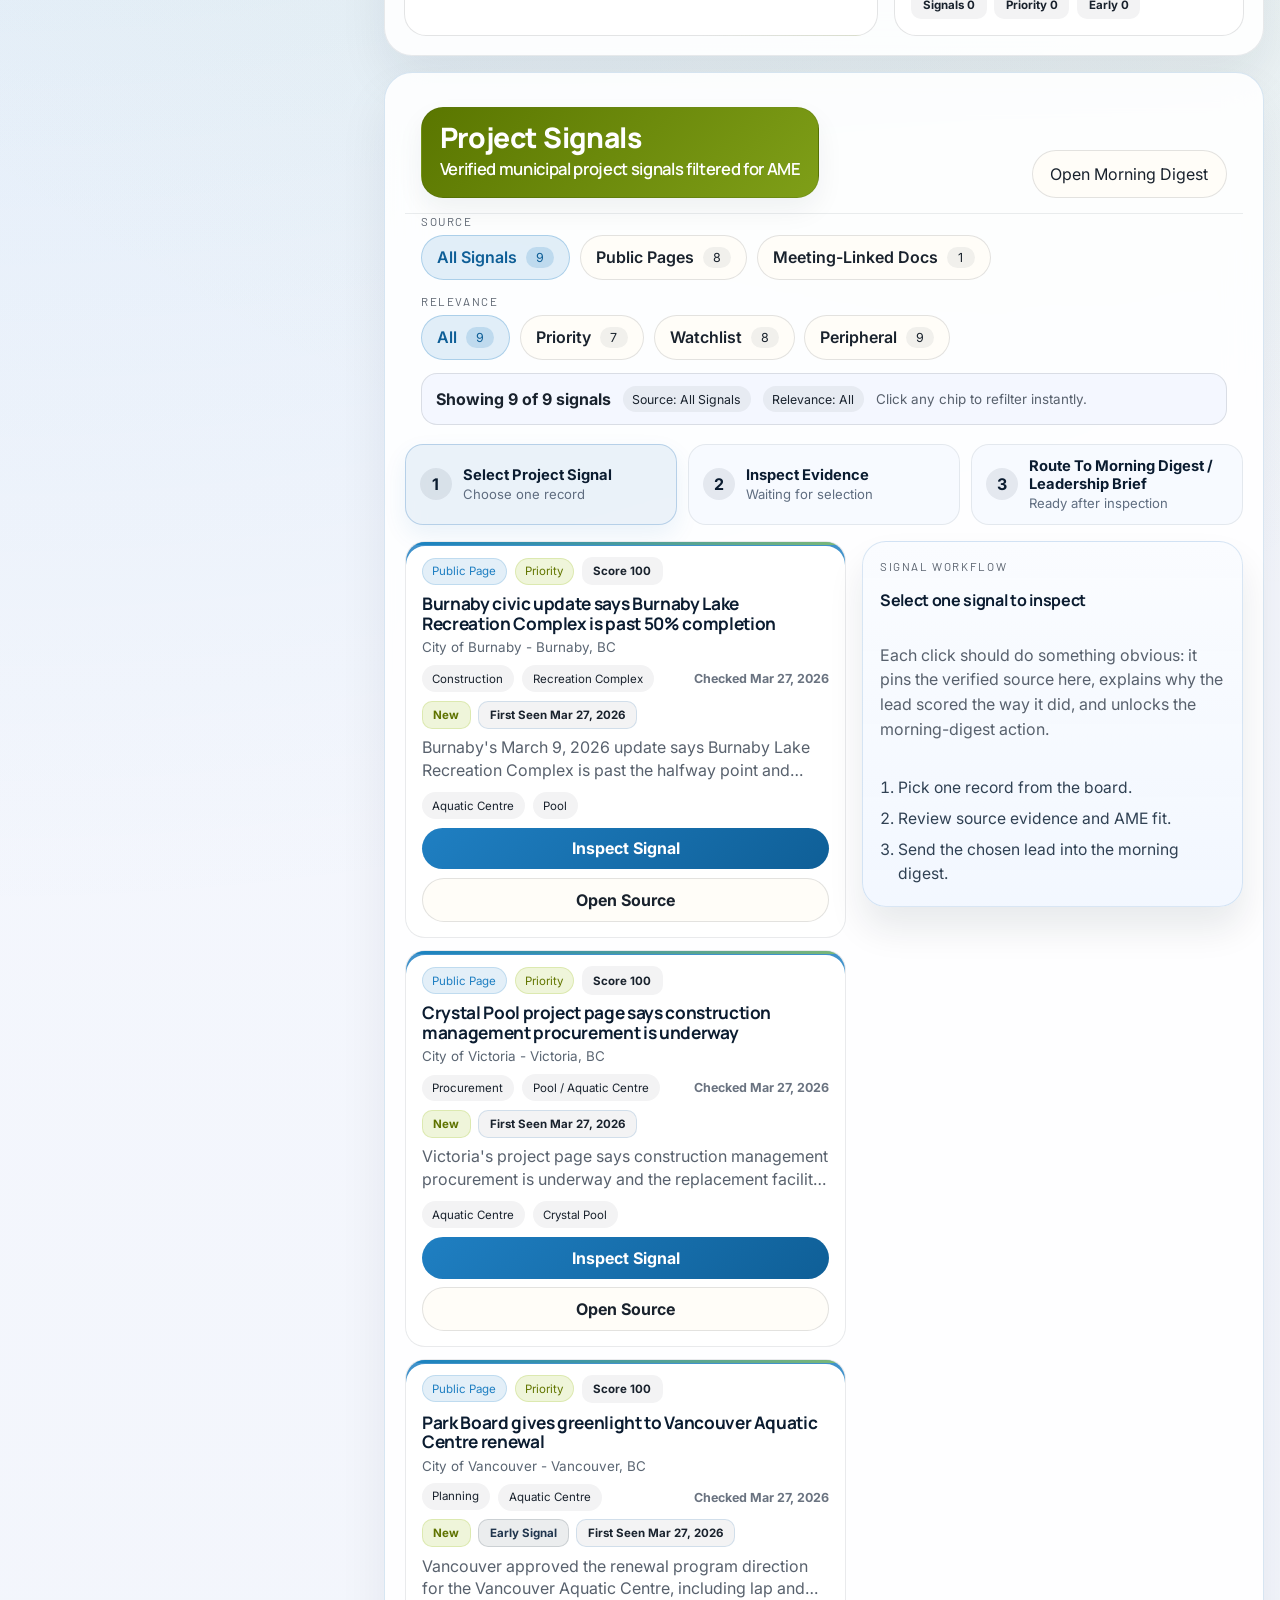
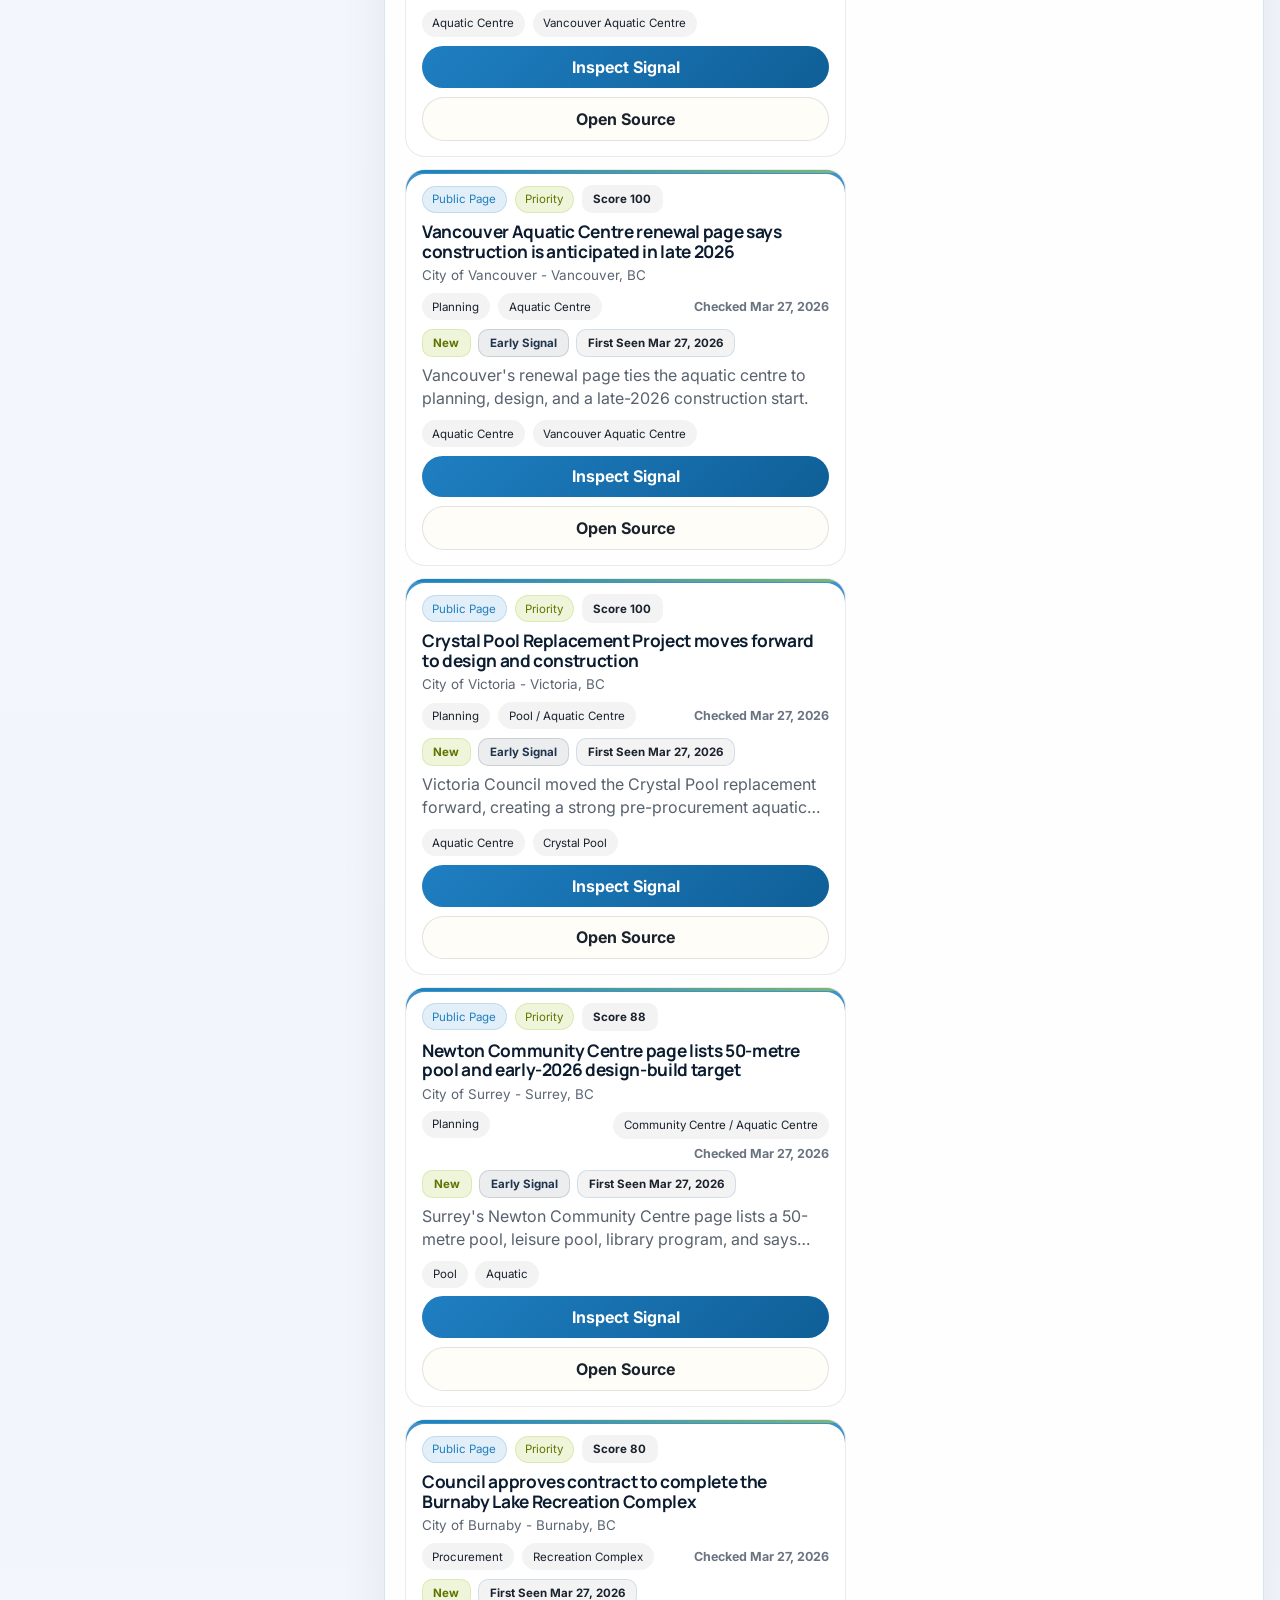
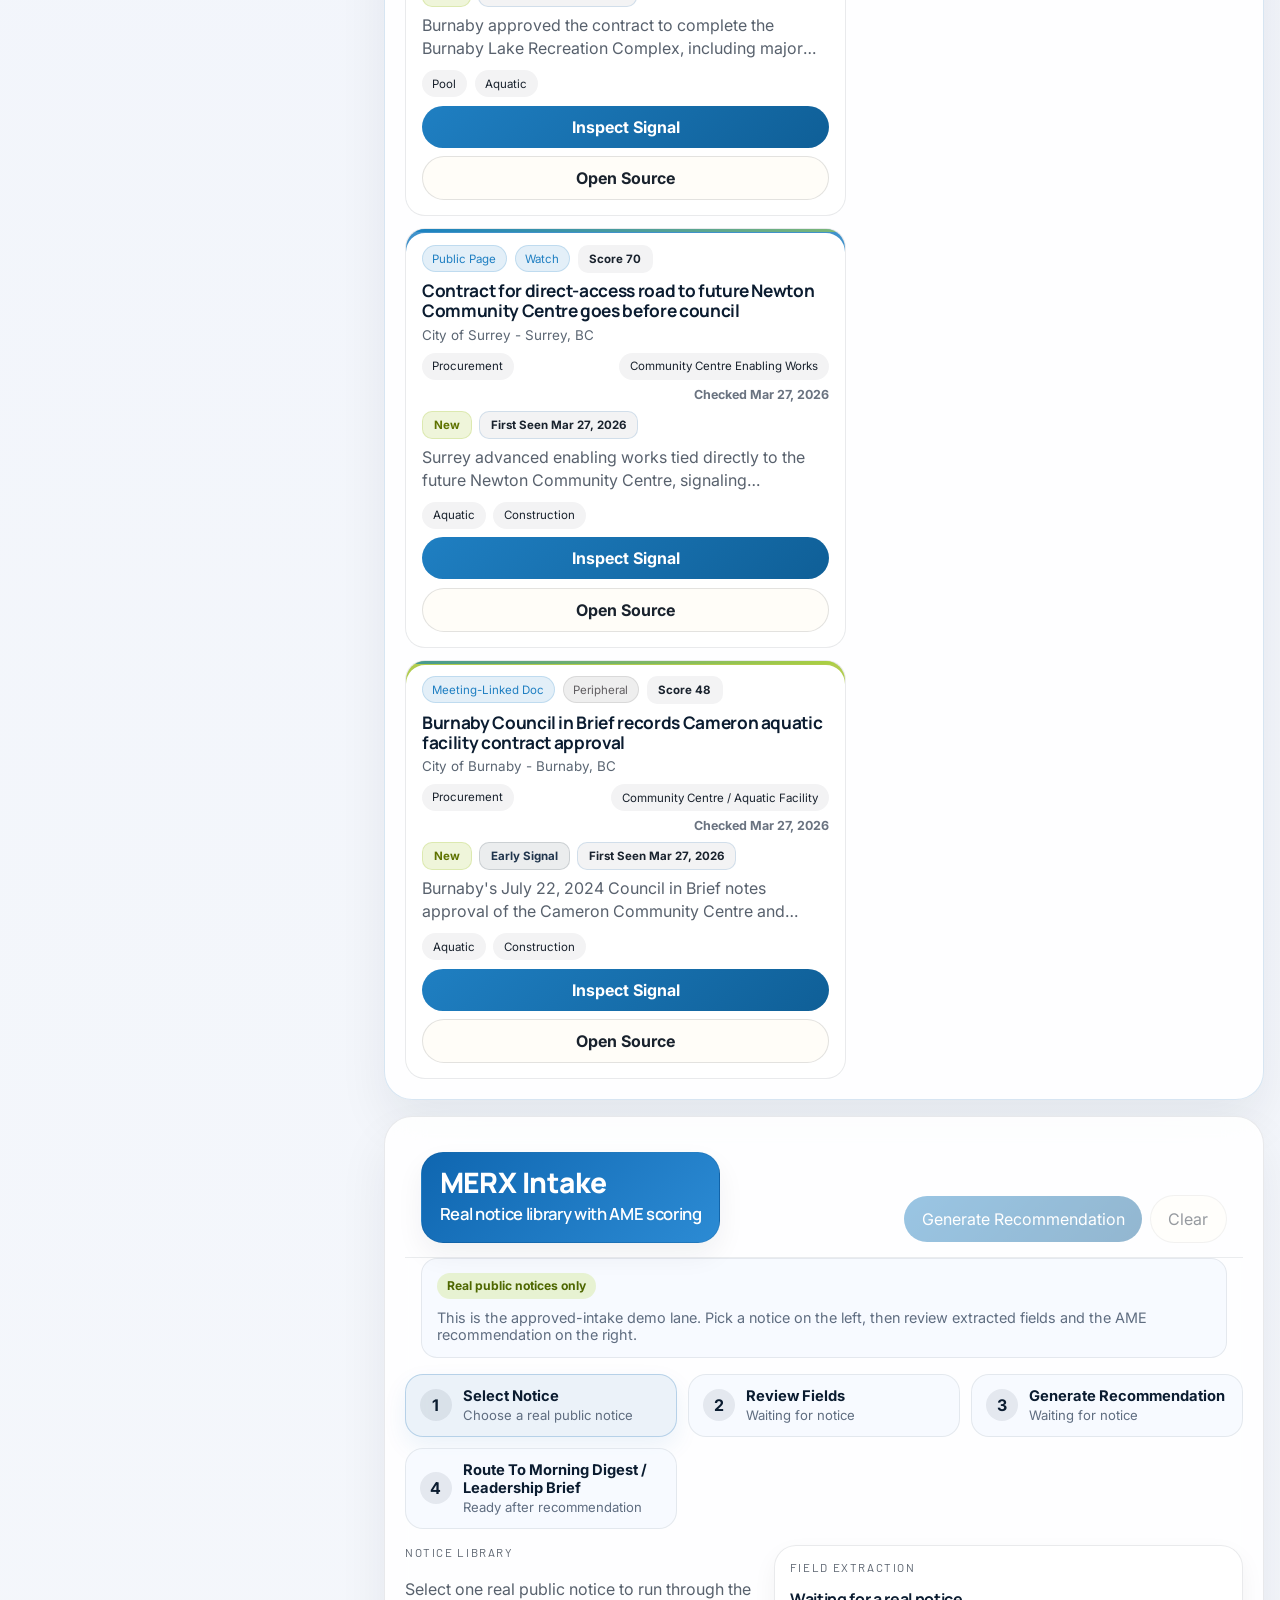
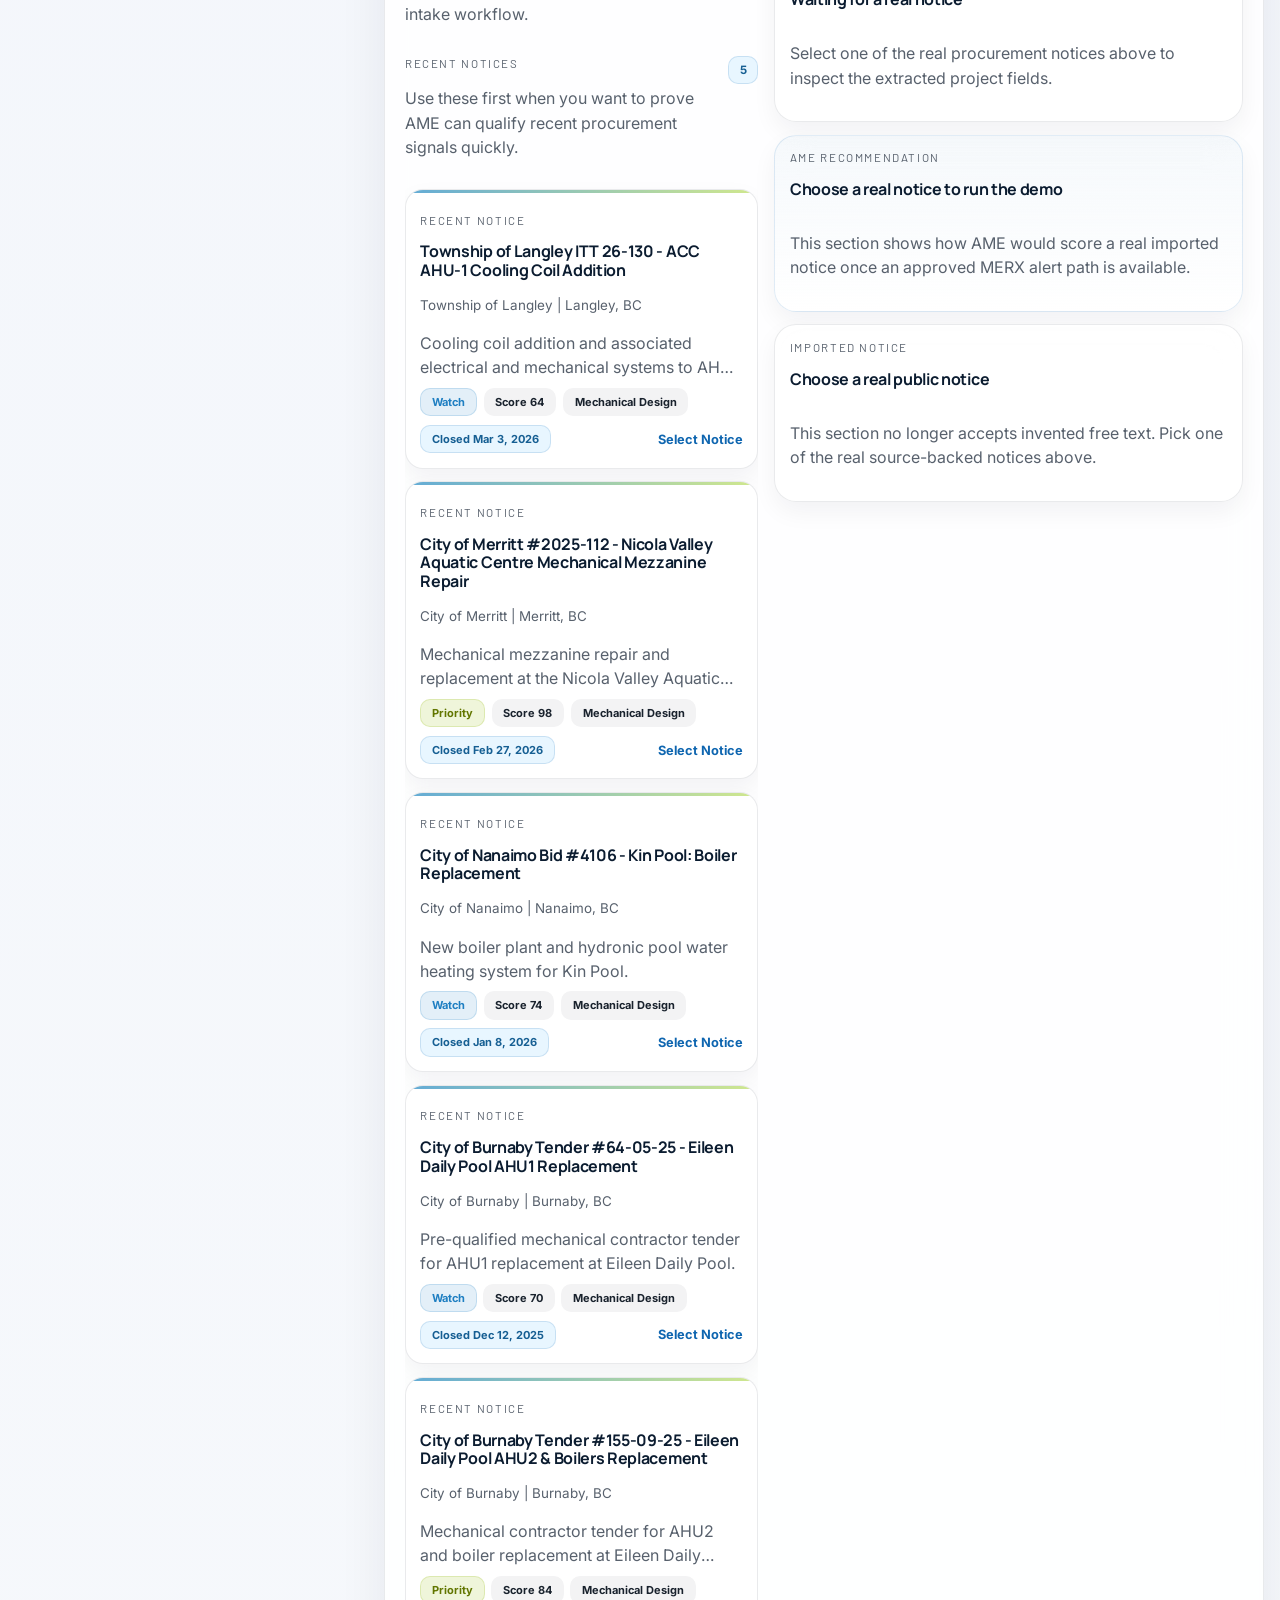
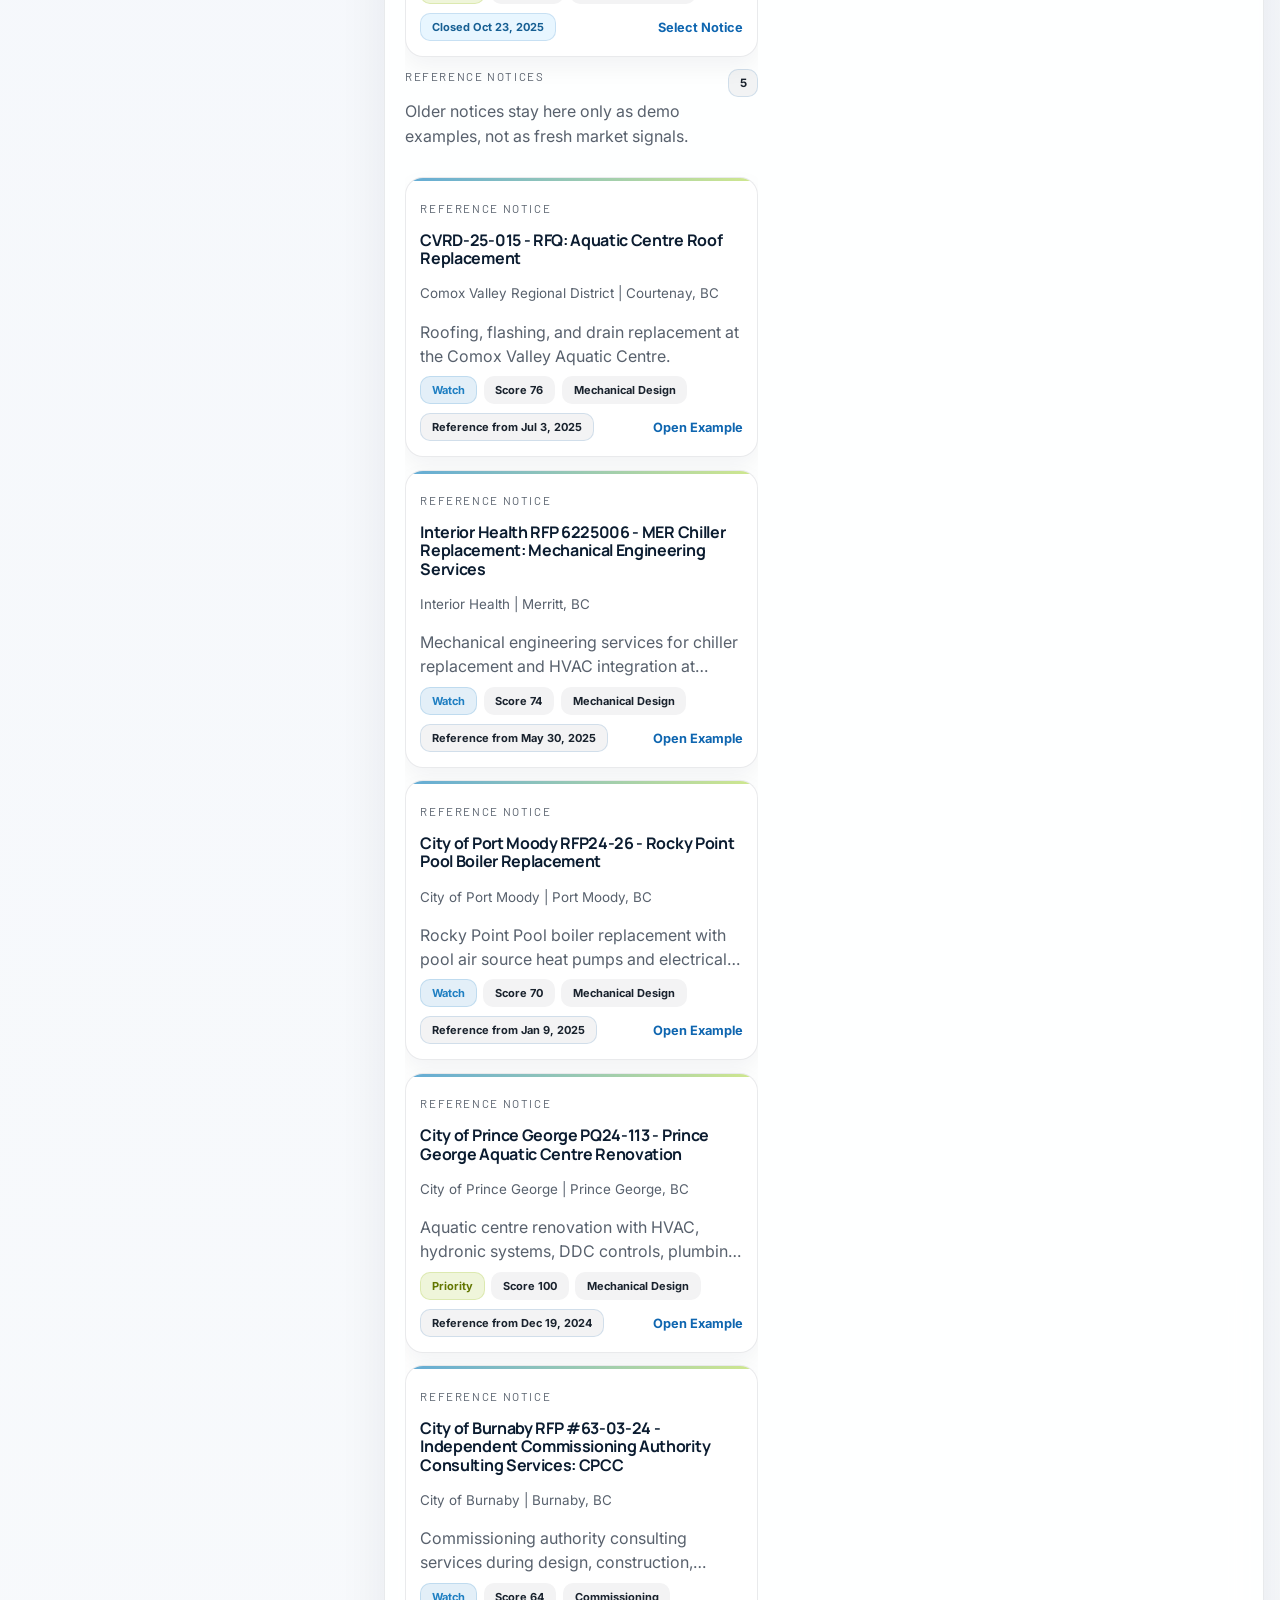
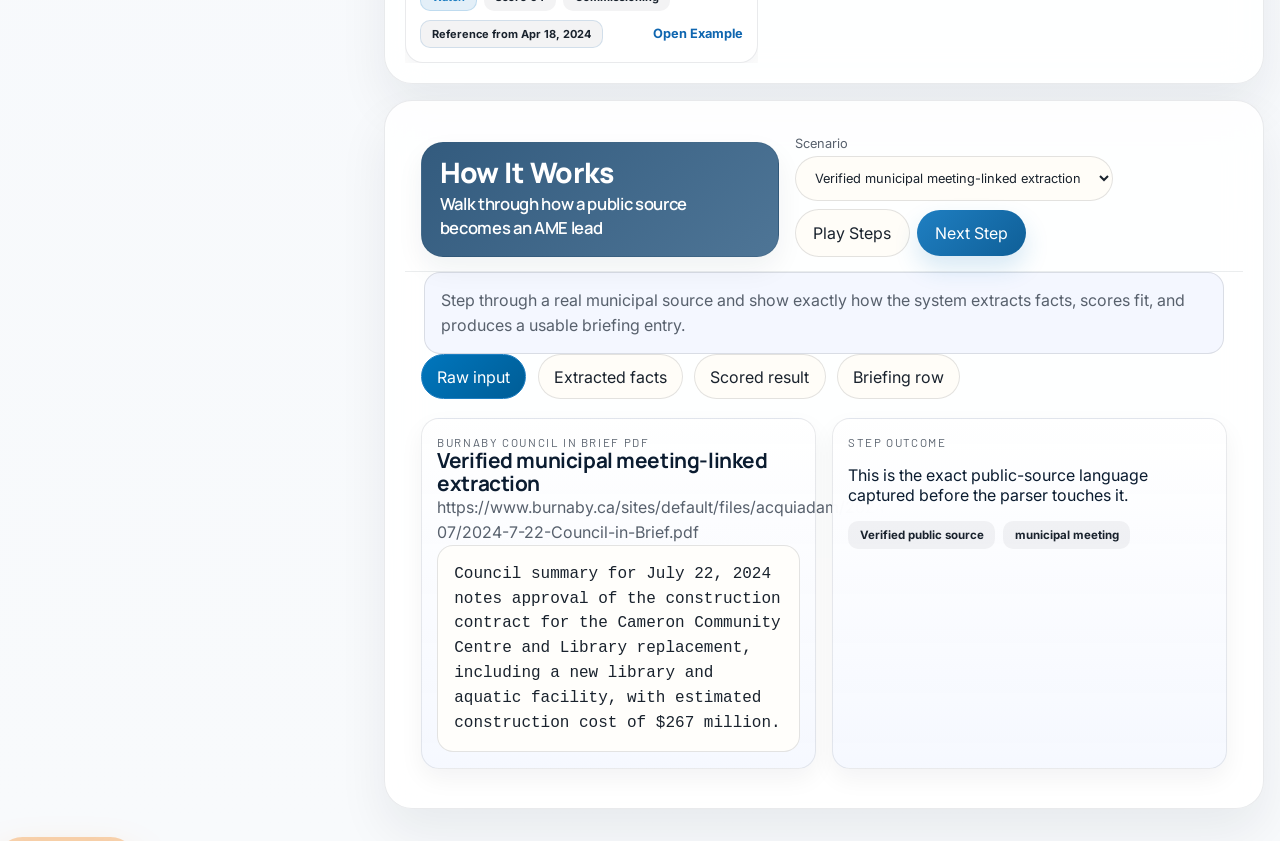
==== commit d262374c: "Refresh demo data timestamps" ====
--- a/guided-demo.html
+++ b/guided-demo.html
@@ -256,7 +256,7 @@
     <span id="guidedActionCueText">Click here</span>
   </div>
 
-  <script src="data/ame-proof-app-data.js?v=20260327-04"></script>
+  <script src="data/ame-proof-app-data.js?v=20260327-05"></script>
   <script src="script.js?v=20260327-04"></script>
   <script src="guided-tour.js?v=20260327-04"></script>
   <script src="guided-spotlight.js?v=20260327-04"></script>
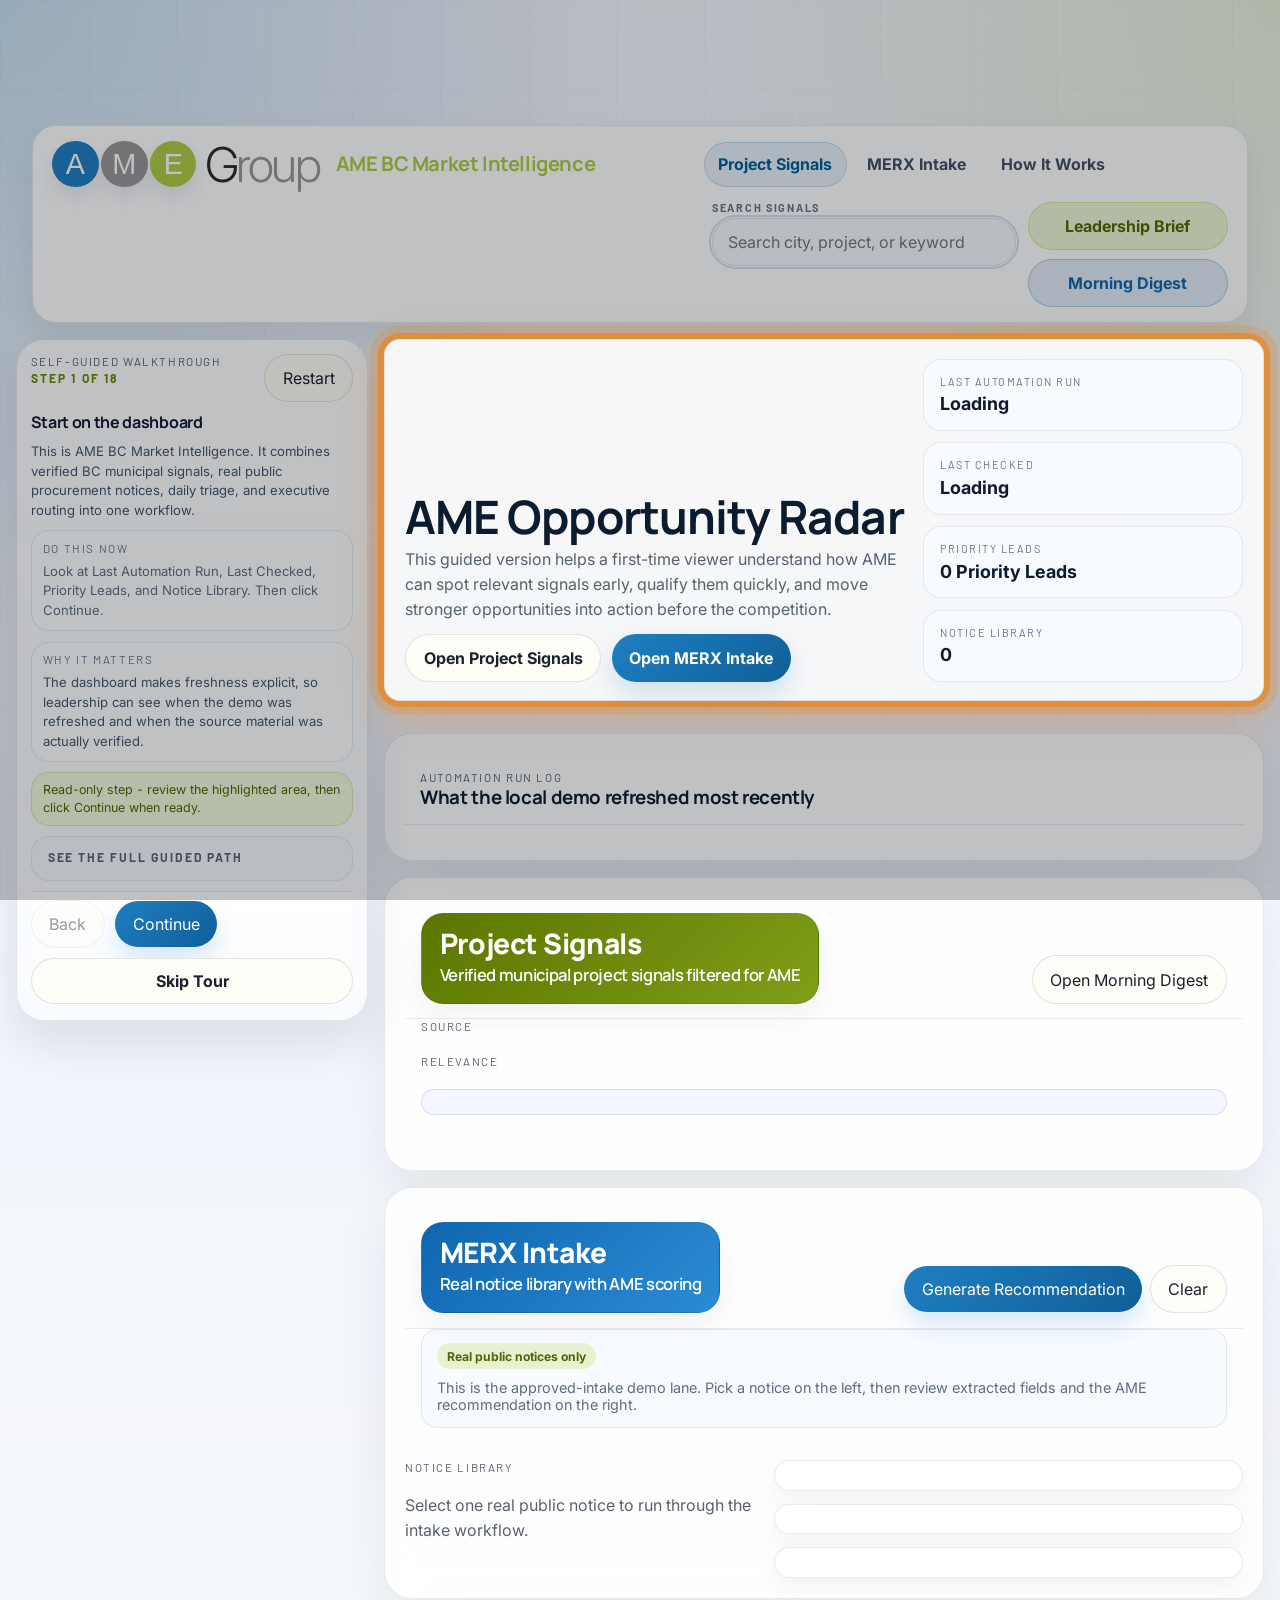
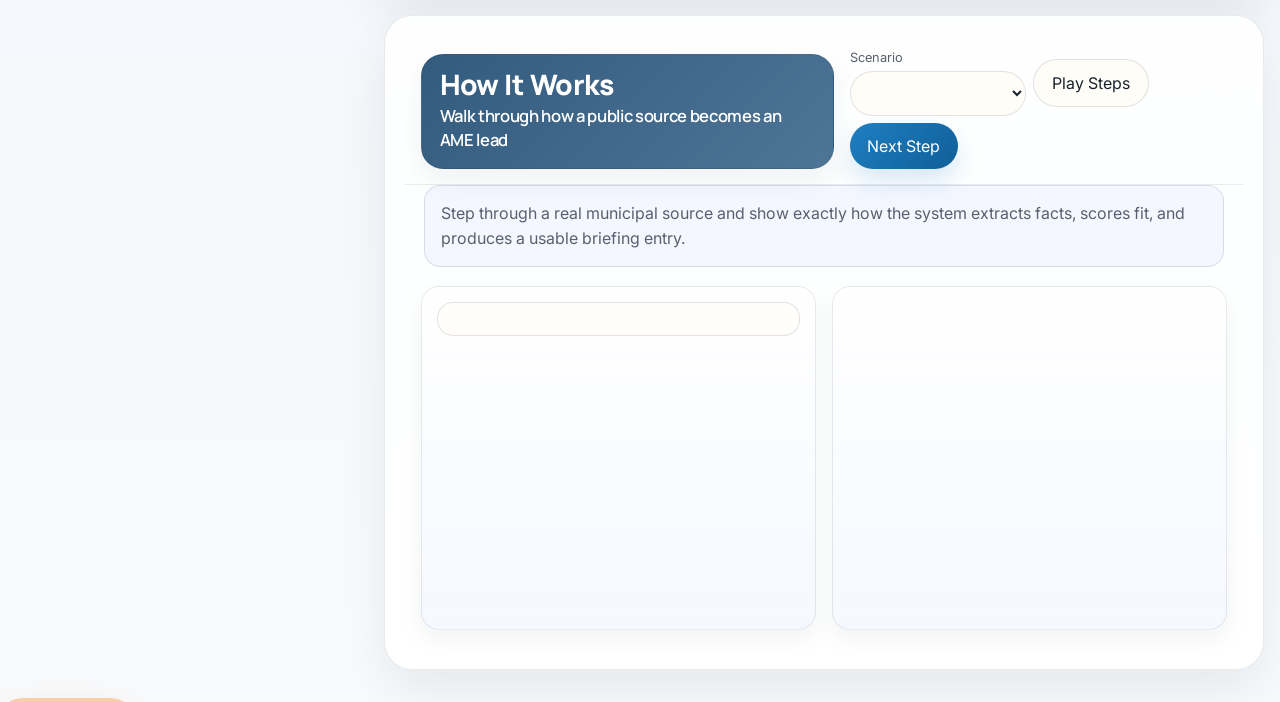
==== commit 1bebe8db: "Refresh demo from live AME pipeline run" ====
--- a/guided-demo.html
+++ b/guided-demo.html
@@ -1,4 +1,4 @@
-<!doctype html>
+﻿<!doctype html>
 <html lang="en">
 <head>
   <meta charset="UTF-8" />
@@ -256,9 +256,10 @@
     <span id="guidedActionCueText">Click here</span>
   </div>
 
-  <script src="data/ame-proof-app-data.js?v=20260327-05"></script>
+  <script src="data/ame-proof-app-data.js?v=20260411-211148"></script>
   <script src="script.js?v=20260327-04"></script>
   <script src="guided-tour.js?v=20260327-04"></script>
   <script src="guided-spotlight.js?v=20260327-04"></script>
 </body>
 </html>
+
--- a/styles.css
+++ b/styles.css
@@ -1446,8 +1446,13 @@
 }
 
 .search-label {
+  display: block;
+  width: 100%;
   font-size: 0.68rem;
+  font-weight: 700;
+  line-height: 1.15;
   letter-spacing: 0.16em;
+  text-align: left;
   text-transform: uppercase;
   color: #6a7380;
 }
@@ -2920,24 +2925,28 @@
 .shell-topbar-actions {
   display: grid;
   grid-template-columns: minmax(14rem, 19rem) auto;
-  align-items: center;
+  align-items: start;
   justify-content: flex-end;
   gap: 0.75rem;
 }
 
 .topbar-search {
   display: grid;
+  width: min(19rem, 100%);
+  justify-items: start;
+  align-content: start;
   gap: 0.25rem;
 }
 
 .topbar-search input {
-  width: min(19rem, 100%);
+  width: 100%;
   min-height: 3rem;
 }
 
 .topbar-cta-stack {
   display: grid;
   gap: 0.55rem;
+  align-self: center;
   justify-items: end;
 }
 
@@ -3666,6 +3675,11 @@
 
   .shell-topbar-actions {
     grid-template-columns: 1fr;
+    align-items: stretch;
+  }
+
+  .topbar-search {
+    width: 100%;
   }
 
   .topbar-search input {
@@ -4284,47 +4298,65 @@
 
 .early-radar-panel {
   display: grid;
-  gap: 0.9rem;
-}
-
-.early-radar-summary {
-  display: grid;
-  gap: 0.75rem;
+  gap: 1rem;
+}
+
+.early-radar-intro {
+  display: grid;
+  gap: 0.85rem;
 }
 
 .early-radar-summary-copy {
   margin: 0;
-  max-width: 56rem;
+  max-width: 58rem;
   color: #42566d;
   line-height: 1.5;
 }
 
-.early-radar-column-head {
-  display: grid;
-  gap: 0.28rem;
-}
-
-.early-radar-column-head .empty-copy {
-  max-width: 44rem;
-}
-
-.early-signal-grid,
-.monitoring-source-grid {
+.early-cadence-strip {
+  display: grid;
+  grid-template-columns: repeat(auto-fit, minmax(180px, 1fr));
+  gap: 0.75rem;
+}
+
+.early-cadence-card {
+  display: grid;
+  gap: 0.42rem;
+  padding: 0.88rem 0.96rem;
+  border: 1px solid rgba(11, 28, 48, 0.08);
+  border-radius: 18px;
+  background: linear-gradient(180deg, rgba(250, 252, 255, 0.98), rgba(255, 255, 255, 0.98));
+  box-shadow: 0 10px 22px rgba(11, 28, 48, 0.04);
+}
+
+.early-cadence-card h4 {
+  margin: 0;
+  font-size: 0.96rem;
+  line-height: 1.24;
+  color: #0b1c30;
+}
+
+.early-cadence-meta {
+  display: flex;
+  flex-wrap: wrap;
+  gap: 0.45rem;
+}
+
+.early-cadence-copy {
+  margin: 0;
+  color: #556579;
+  line-height: 1.45;
+}
+
+.early-signal-grid {
   display: grid;
   gap: 0.75rem;
   align-content: start;
-}
-
-.early-signal-grid {
   grid-template-columns: repeat(auto-fit, minmax(320px, 1fr));
 }
 
-.monitoring-source-grid {
-  grid-template-columns: repeat(3, minmax(0, 1fr));
-}
-
 .early-signal-card,
-.monitoring-source-card {
+.early-cadence-card {
   padding: 1rem 1.05rem;
   border: 1px solid rgba(11, 28, 48, 0.08);
   border-radius: 20px;
@@ -4343,7 +4375,7 @@
 }
 
 .early-signal-card h4,
-.monitoring-source-card h4 {
+.early-cadence-card h4 {
   margin: 0;
   font-size: 1.06rem;
   line-height: 1.2;
@@ -4351,8 +4383,7 @@
 }
 
 .early-signal-card .record-meta,
-.monitoring-source-copy,
-.monitoring-source-block span {
+.early-cadence-copy {
   color: #42566d;
 }
 
@@ -4375,127 +4406,13 @@
   justify-content: center;
 }
 
-.monitoring-source-card {
-  display: grid;
-  gap: 0.55rem;
-  background: linear-gradient(180deg, rgba(255, 255, 255, 0.98), rgba(247, 250, 255, 0.96));
-  min-height: 0;
-  padding: 0.9rem 1rem;
-}
-
-.monitoring-source-head {
-  display: flex;
-  flex-wrap: wrap;
-  justify-content: space-between;
-  align-items: center;
-  gap: 0.55rem;
-}
-
-.monitoring-source-card .detail-label {
-  margin: 0;
-}
-
-.monitoring-source-title {
-  margin: 0;
-  font-size: 1rem;
-  line-height: 1.2;
-  color: #0b1c30;
-}
-
-.monitoring-source-block {
-  display: grid;
-  gap: 0.28rem;
-  padding: 0.72rem 0.8rem;
-  border-radius: 16px;
-  background: rgba(246, 249, 255, 0.96);
-  border: 1px solid rgba(15, 102, 176, 0.08);
-}
-
-.monitoring-source-block strong {
-  font-family: "Barlow", "Inter", sans-serif;
-  font-size: 0.75rem;
-  letter-spacing: 0.12em;
-  text-transform: uppercase;
-  color: #0f5f97;
-}
-
 .merx-strip-bcbid {
-  border-color: rgba(152, 149, 152, 0.22);
-  background: linear-gradient(180deg, rgba(250, 252, 255, 0.98), rgba(244, 247, 252, 0.96));
-}
-
-.route-outcomes-panel {
-  display: grid;
-  gap: 1rem;
-}
-
-.route-outcomes-grid {
-  display: grid;
-  grid-template-columns: repeat(2, minmax(0, 1fr));
-  gap: 1rem;
-}
-
-.route-outcome-card {
-  display: grid;
-  gap: 0.8rem;
-  padding: 1rem 1.05rem;
-  border: 1px solid rgba(11, 28, 48, 0.08);
-  border-radius: 20px;
-  background: #ffffff;
-  box-shadow: 0 12px 24px rgba(11, 28, 48, 0.05);
-}
-
-.route-outcome-card h4 {
-  margin: 0;
-  font-size: 1.22rem;
-  line-height: 1.16;
-  color: #0b1c30;
-}
-
-.route-outcome-summary {
-  display: grid;
-  gap: 0.3rem;
-  padding: 0.9rem 0.96rem;
-  border-radius: 18px;
-  border: 1px solid rgba(11, 28, 48, 0.08);
-  background: linear-gradient(135deg, rgba(247, 250, 255, 0.96), rgba(255, 255, 255, 0.98));
-}
-
-.route-outcome-summary strong {
-  font-size: 1.02rem;
-  color: #0b1c30;
-}
-
-.route-outcome-summary span {
-  color: #556579;
-}
-
-.route-outcome-empty {
-  background: linear-gradient(180deg, rgba(247, 250, 255, 0.98), rgba(255, 255, 255, 0.98));
-}
-
-#dashboardDigestPreview {
-  border-color: rgba(15, 102, 176, 0.14);
-}
-
-#dashboardDigestPreview .route-outcome-summary {
-  background: linear-gradient(135deg, rgba(15, 102, 176, 0.09), rgba(255, 255, 255, 0.98));
-}
-
-#dashboardLeadershipPreview {
-  border-color: rgba(173, 202, 69, 0.26);
-}
-
-#dashboardLeadershipPreview .route-outcome-summary {
-  background: linear-gradient(135deg, rgba(173, 202, 69, 0.15), rgba(255, 255, 255, 0.98));
+  border-color: rgba(15, 102, 176, 0.16);
+  background: linear-gradient(180deg, rgba(245, 249, 255, 0.98), rgba(255, 255, 255, 0.98));
 }
 
 @media (max-width: 1180px) {
-  .monitoring-source-grid {
+  .early-cadence-strip {
     grid-template-columns: 1fr;
   }
-
-  .route-outcomes-grid {
-    grid-template-columns: 1fr;
-  }
-}
+}
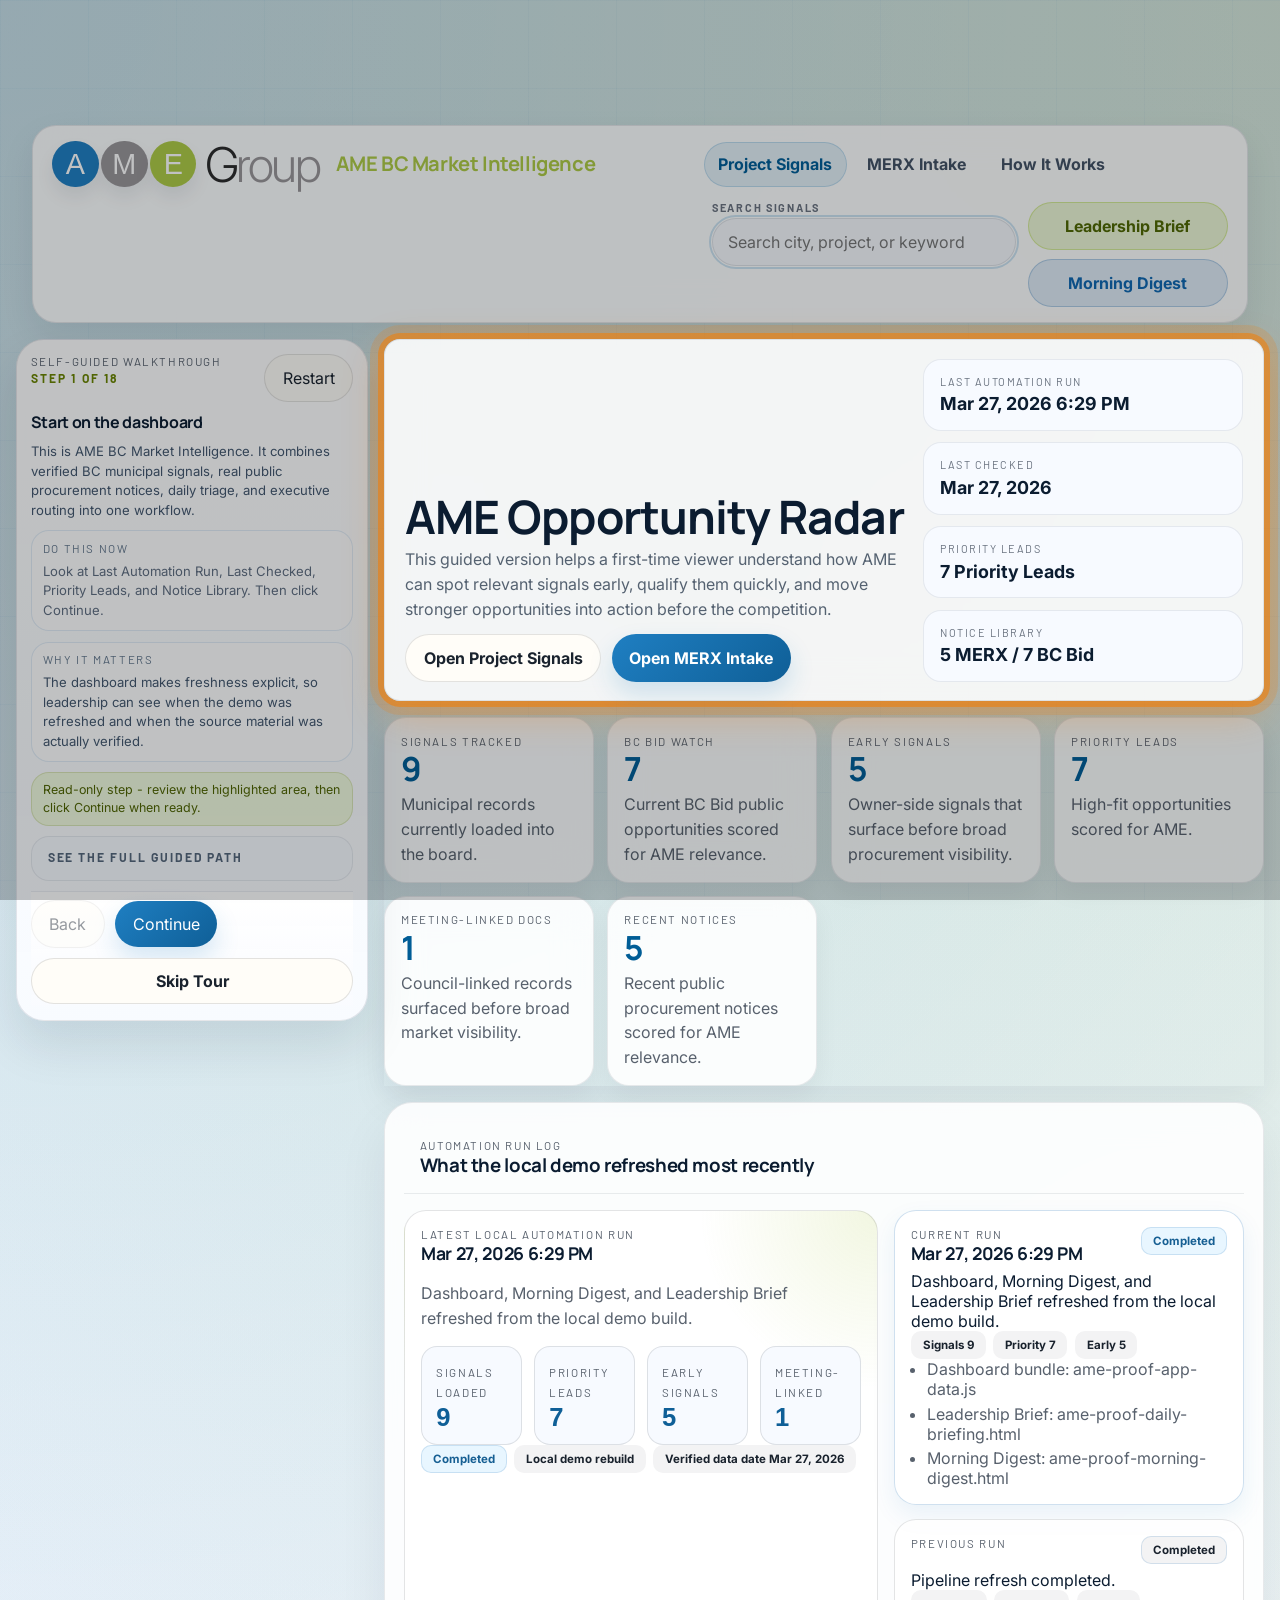
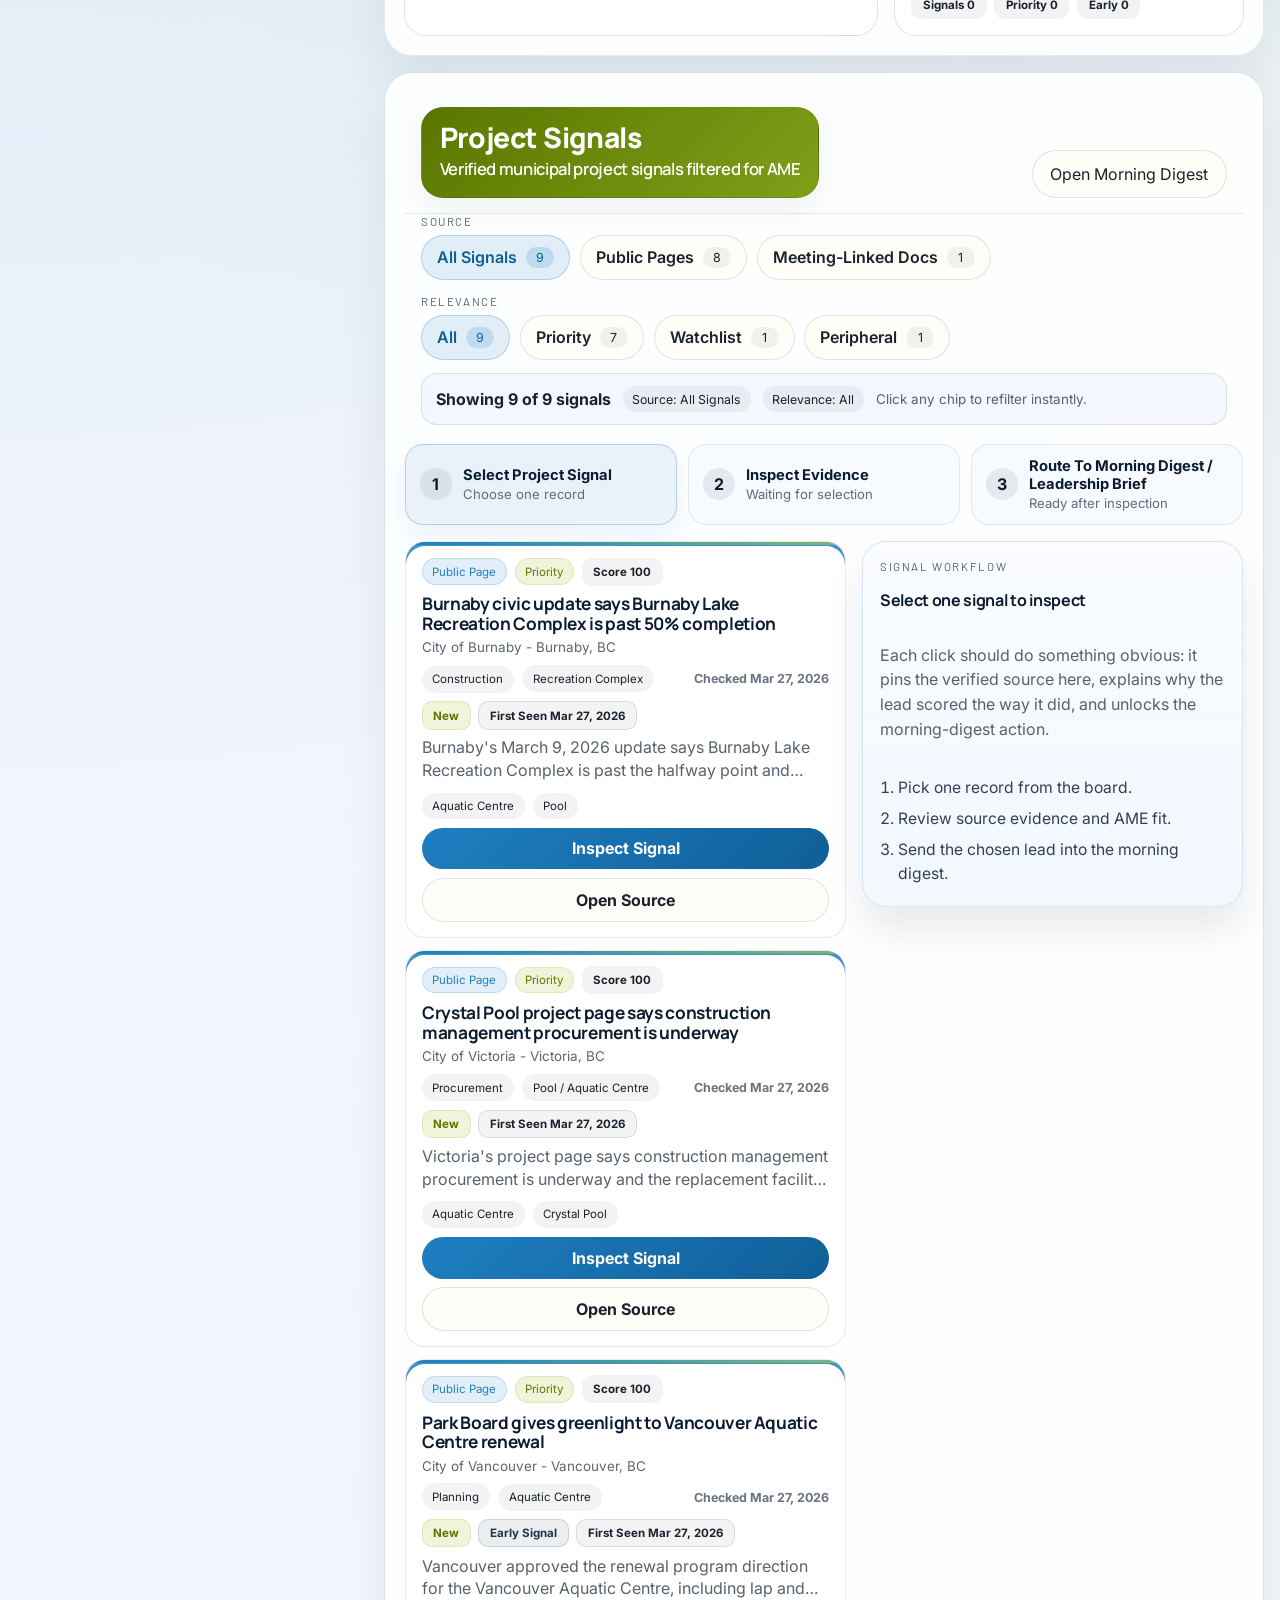
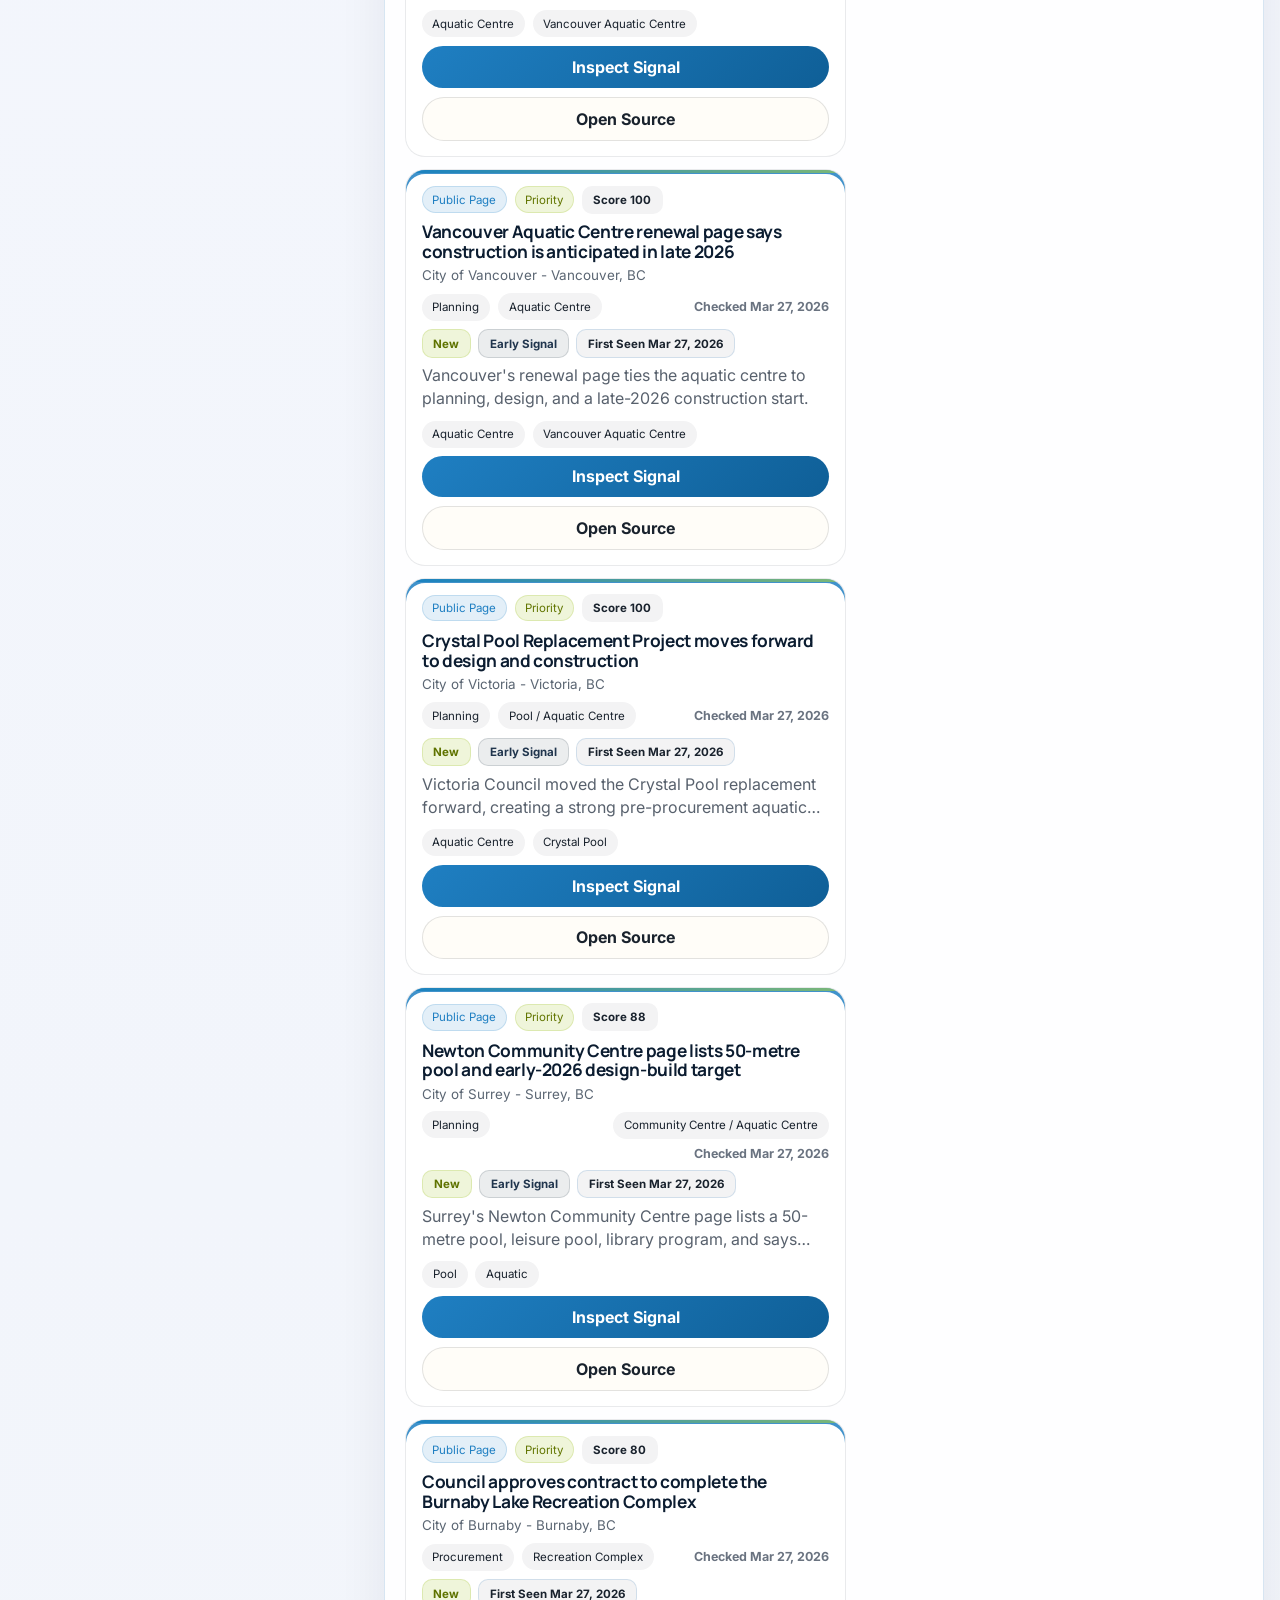
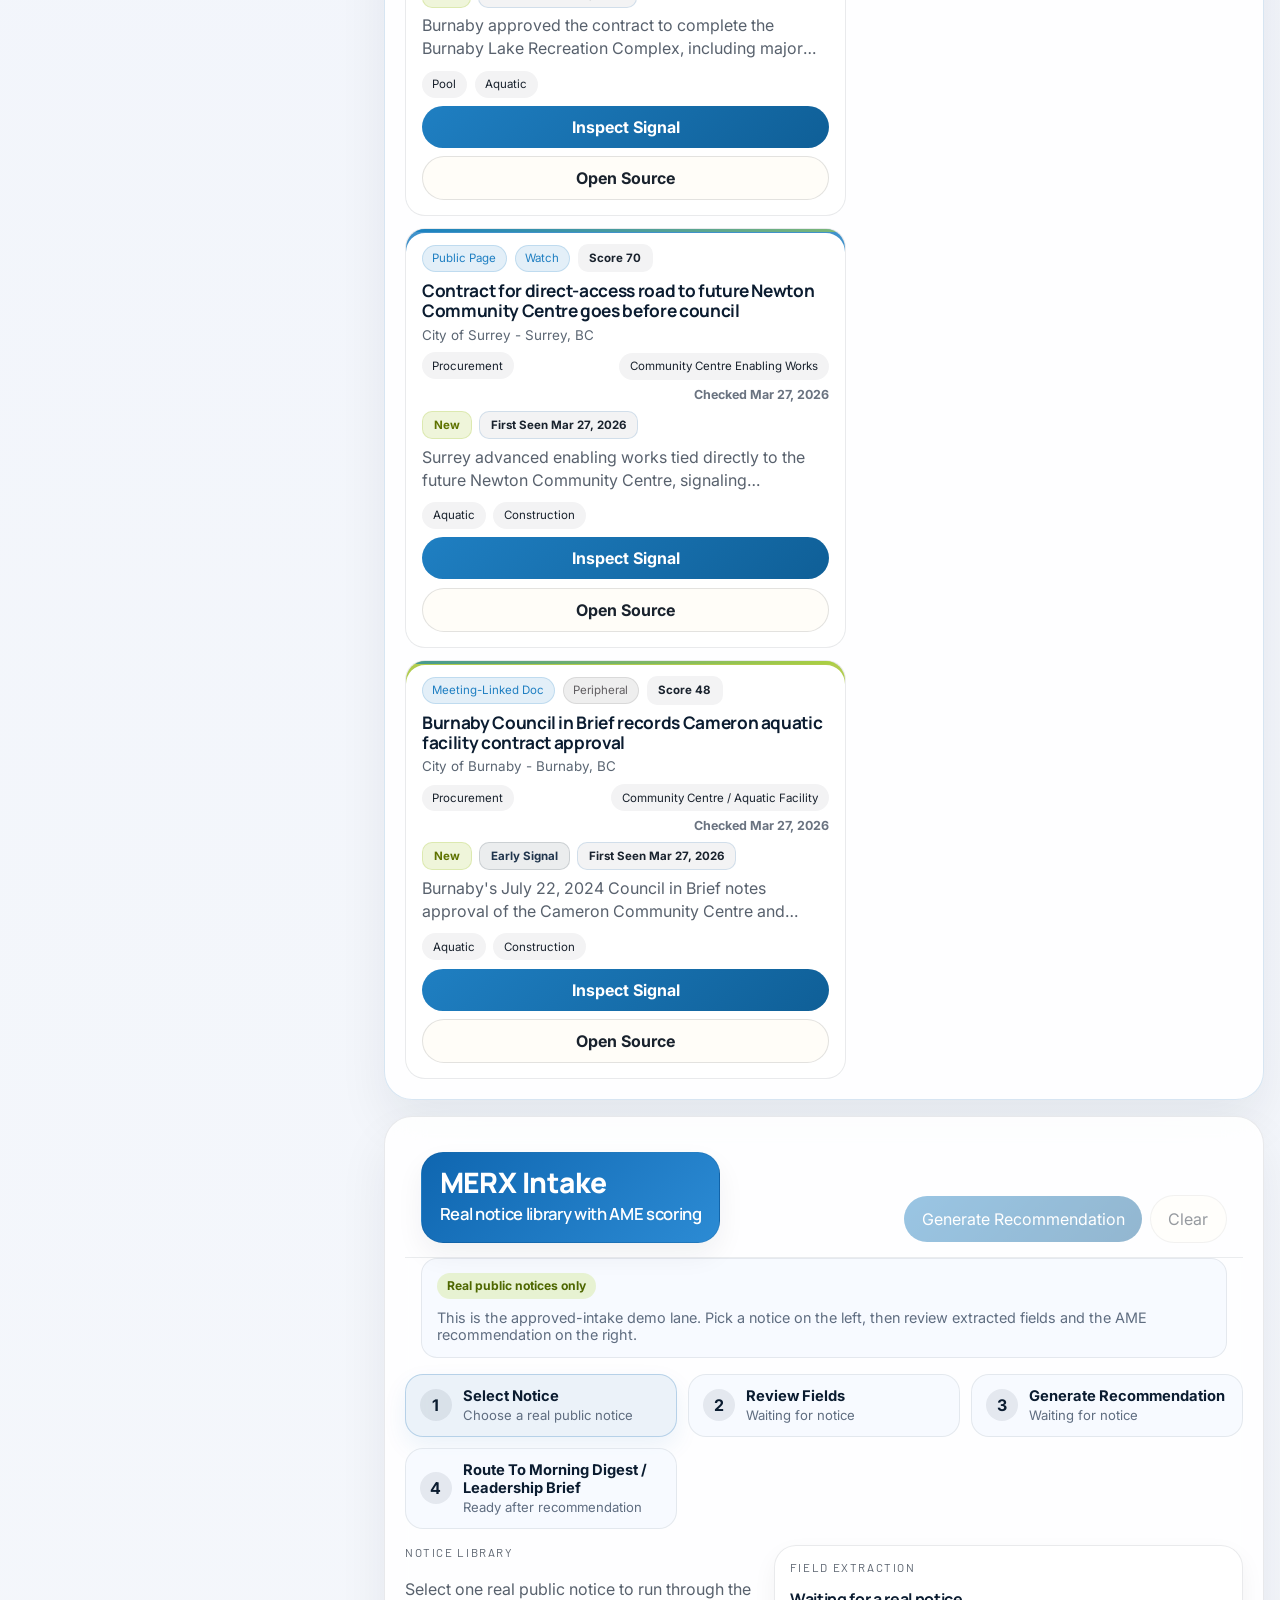
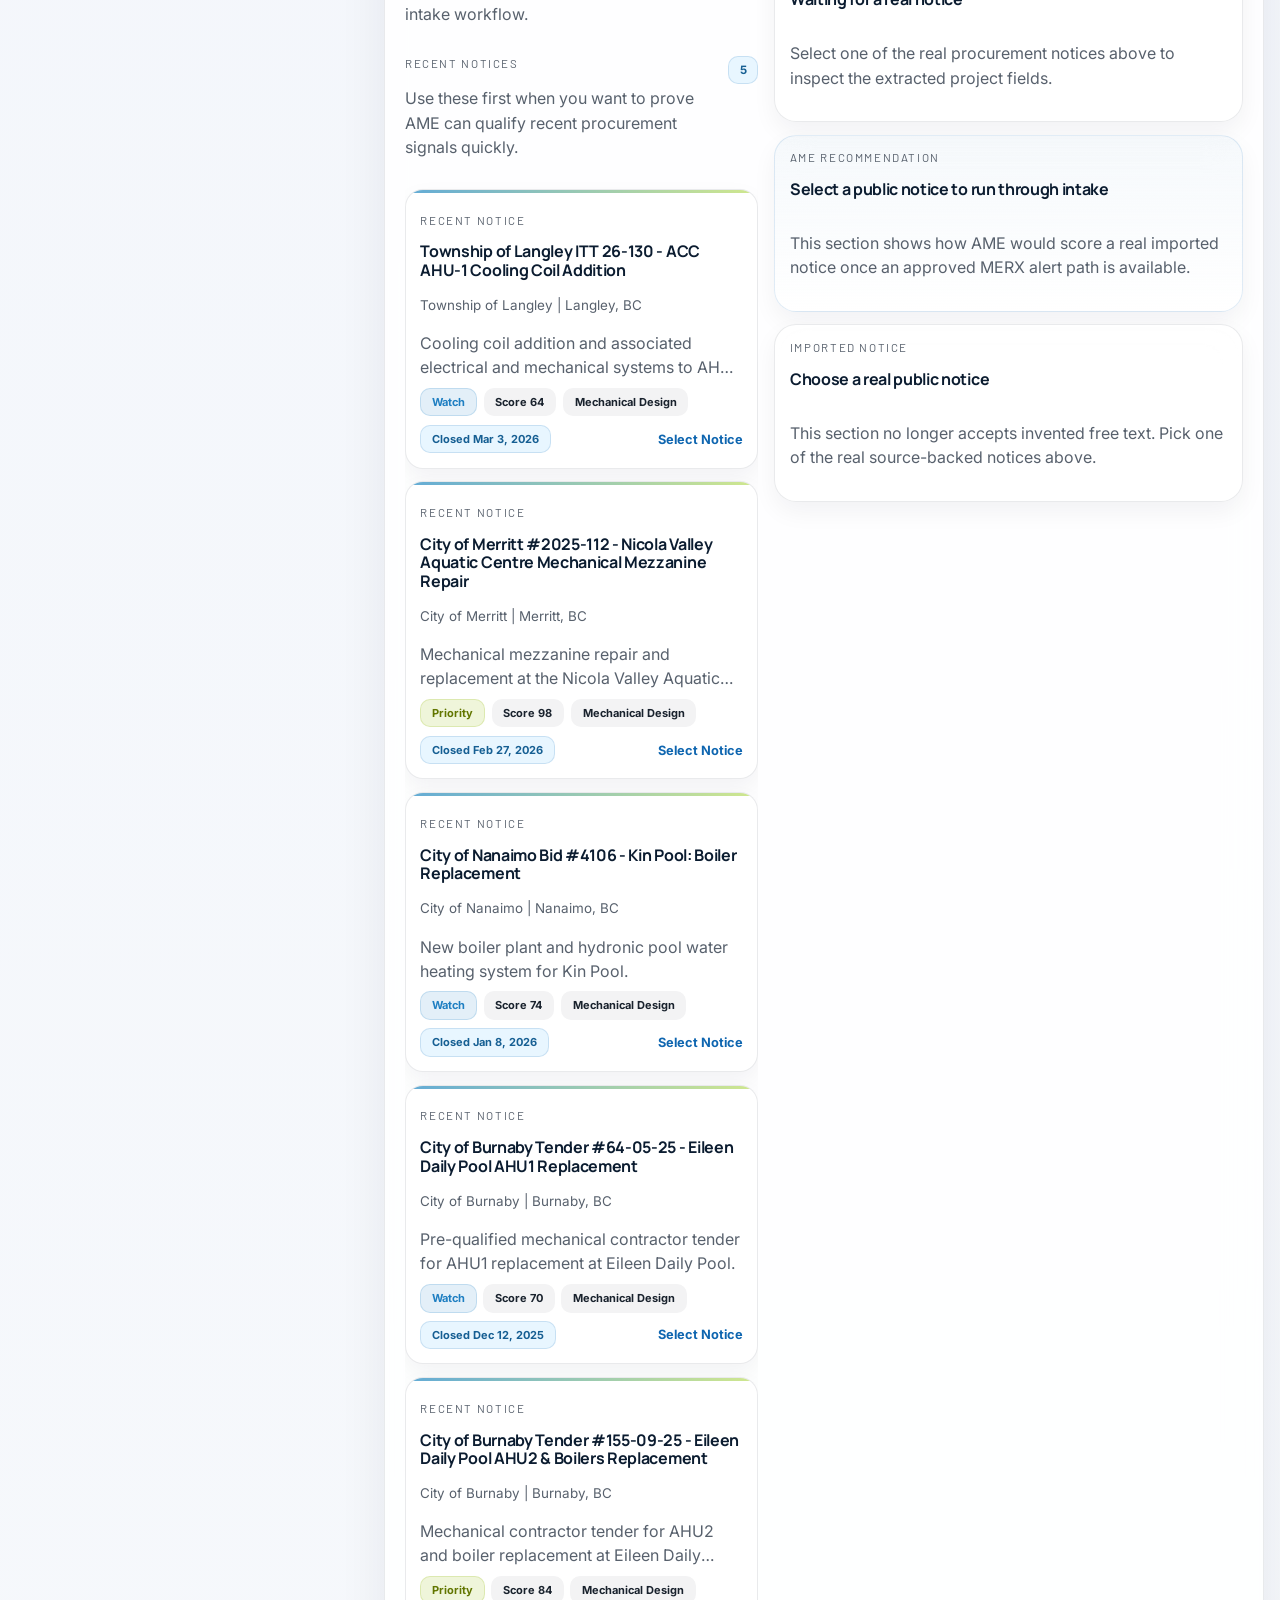
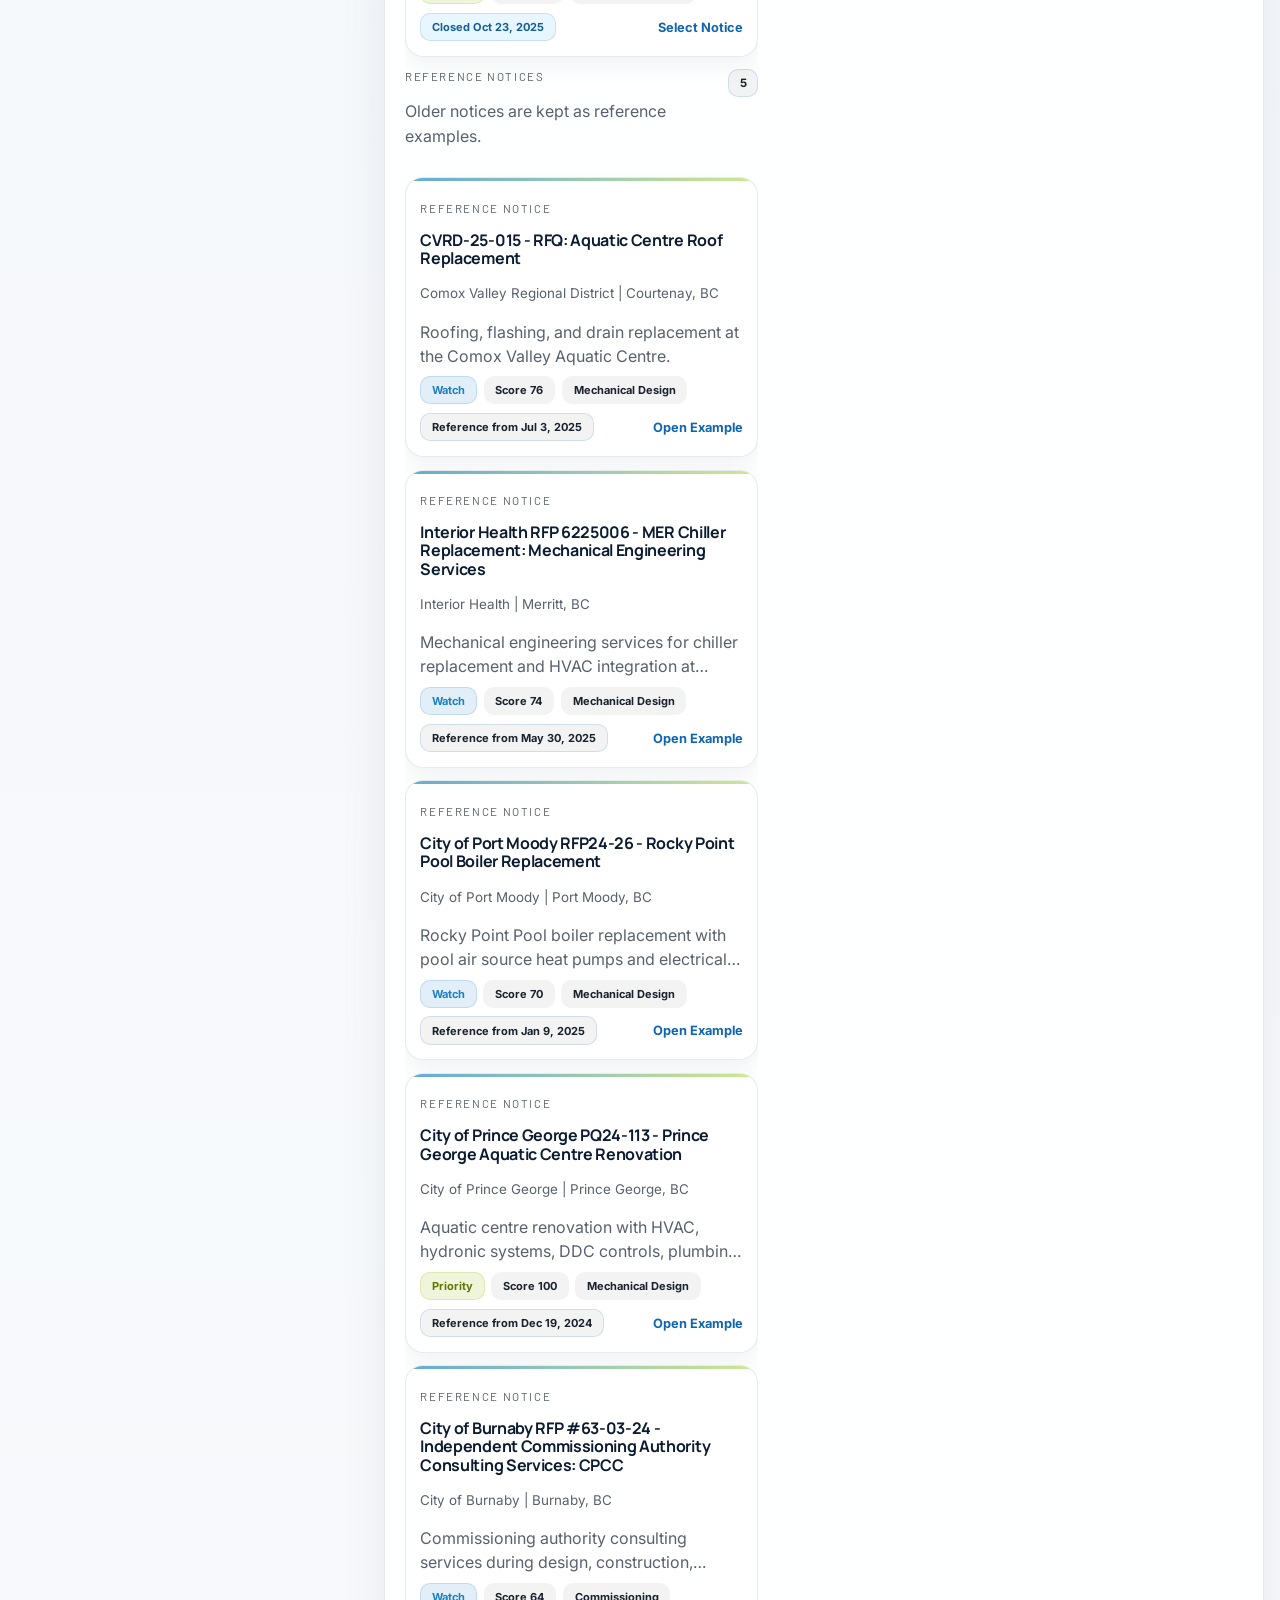
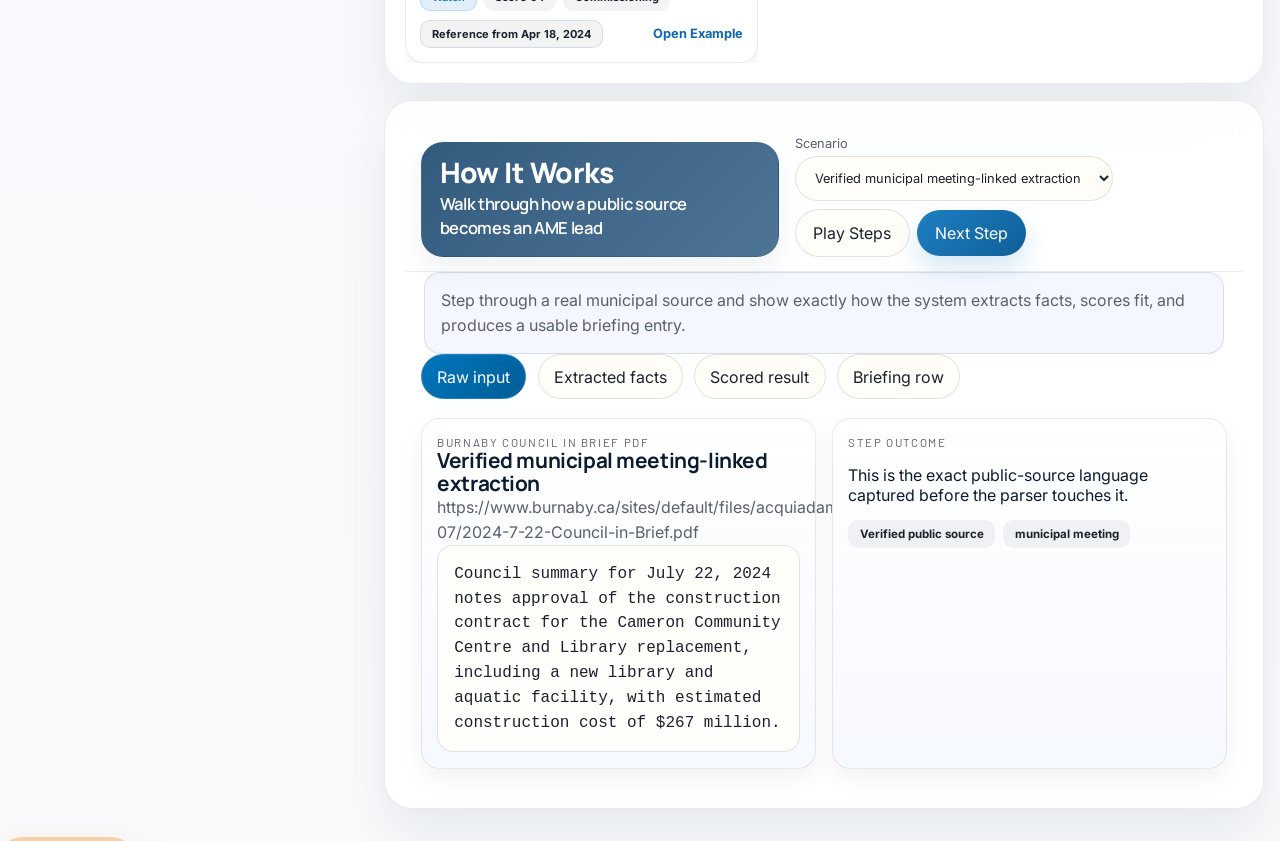
==== commit 4f03e353: "Revert "Refresh demo from live AME pipeline run" This reverts commit 1bebe8db7d9e381f68b30cc778aac5a" ====
--- a/guided-demo.html
+++ b/guided-demo.html
@@ -1,4 +1,4 @@
-﻿<!doctype html>
+<!doctype html>
 <html lang="en">
 <head>
   <meta charset="UTF-8" />
@@ -256,10 +256,9 @@
     <span id="guidedActionCueText">Click here</span>
   </div>
 
-  <script src="data/ame-proof-app-data.js?v=20260411-211148"></script>
+  <script src="data/ame-proof-app-data.js?v=20260327-05"></script>
   <script src="script.js?v=20260327-04"></script>
   <script src="guided-tour.js?v=20260327-04"></script>
   <script src="guided-spotlight.js?v=20260327-04"></script>
 </body>
 </html>
-
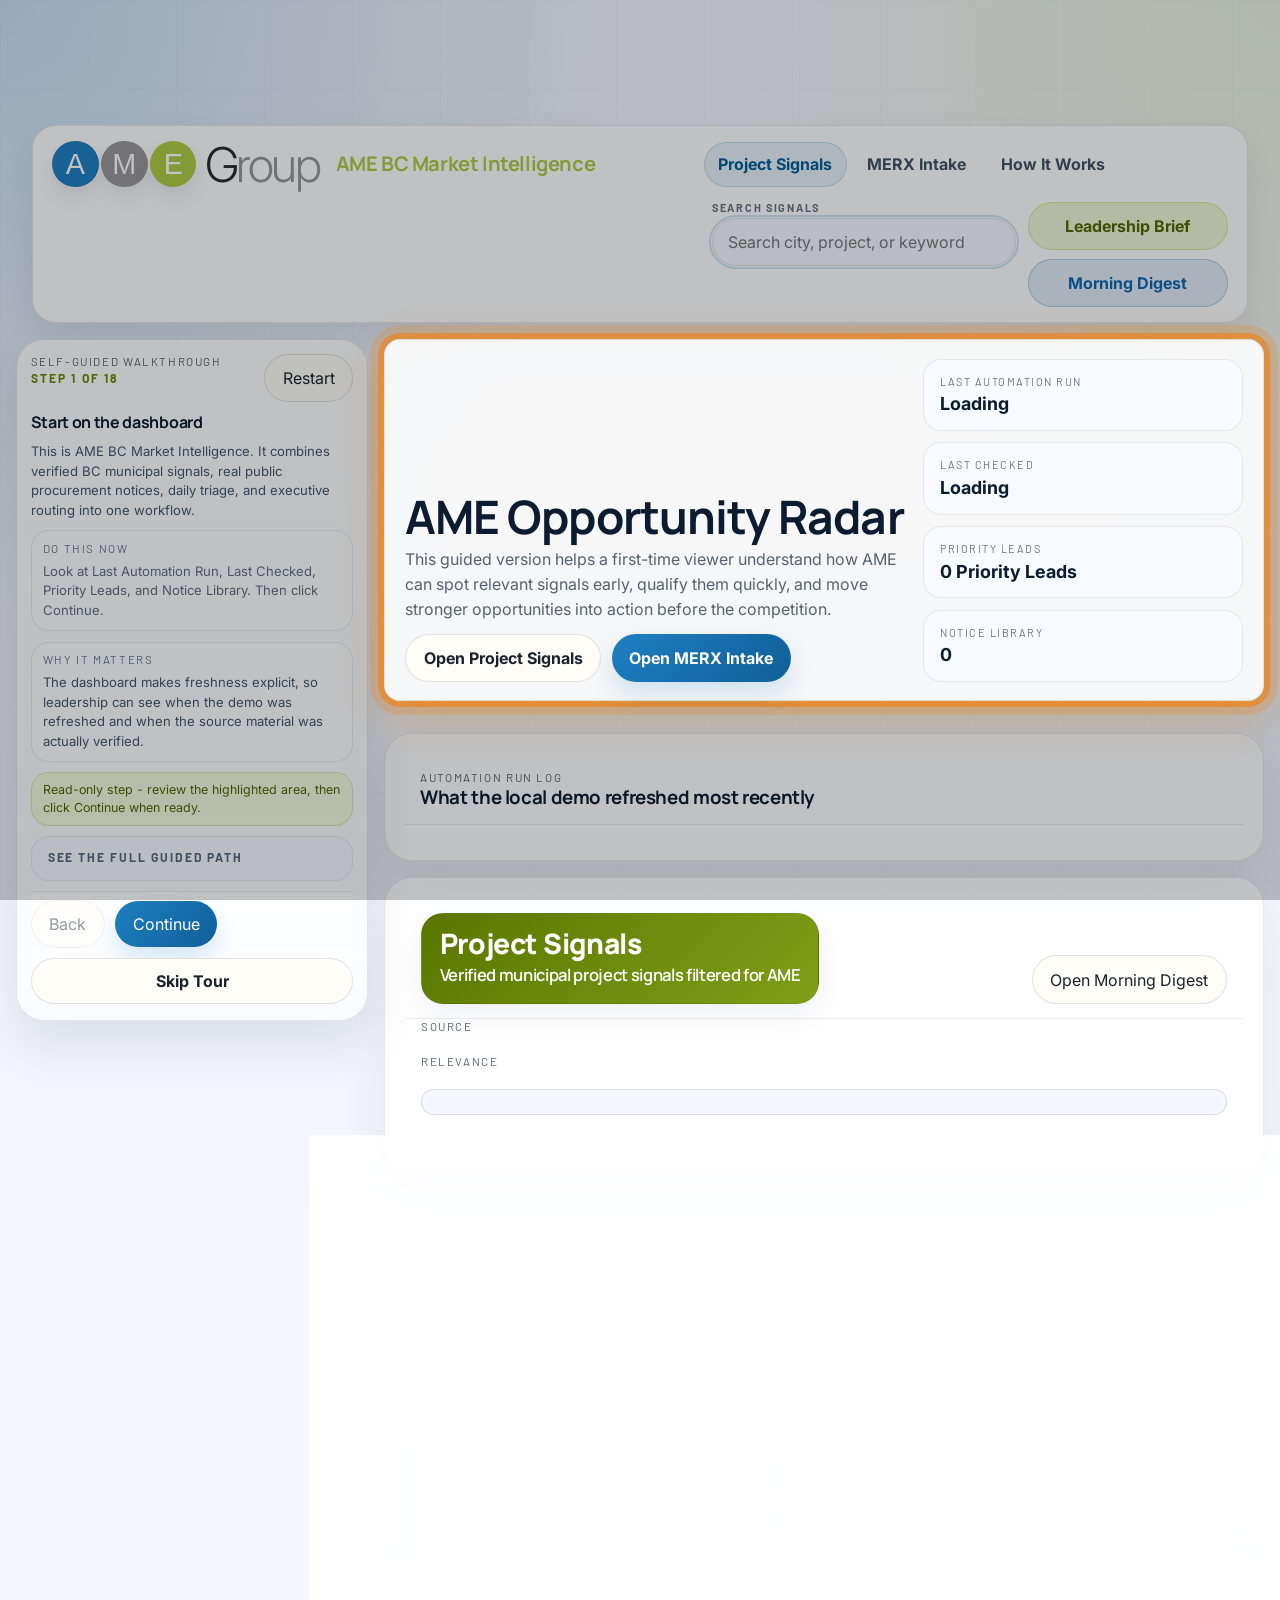
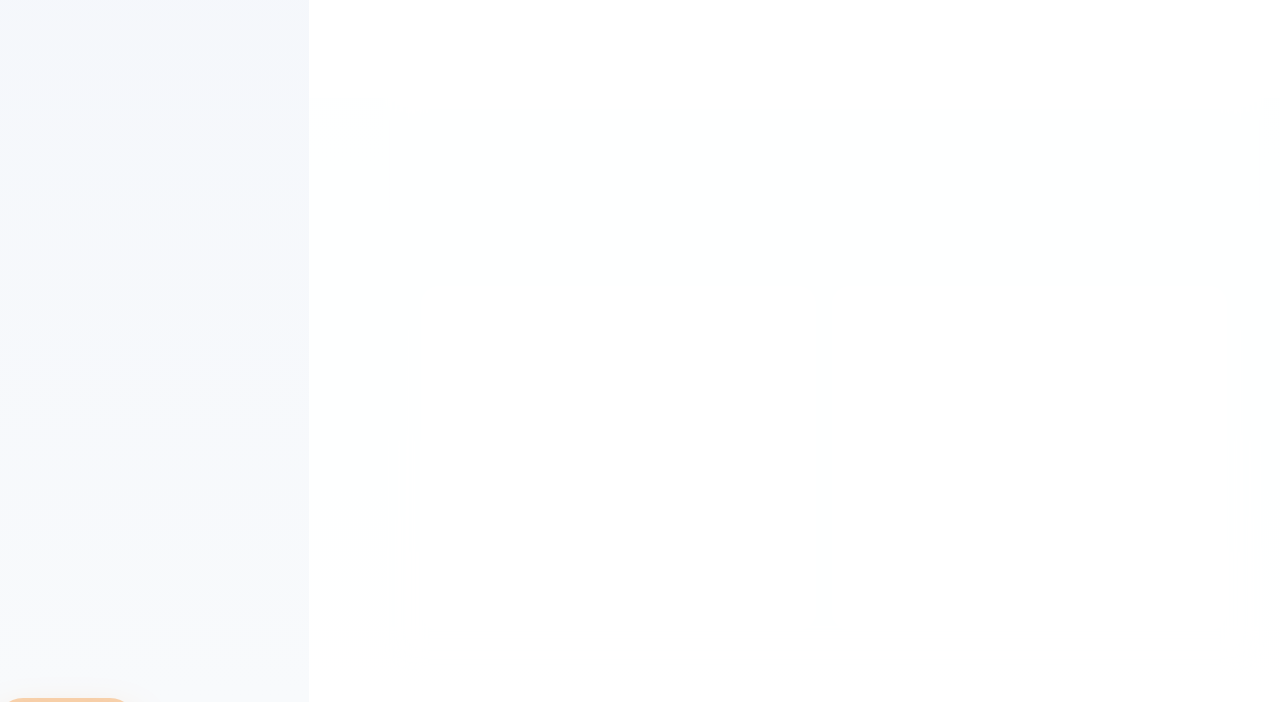
==== commit ef559bdf: "Revert "Refresh demo from live AME pipeline run" This reverts commit 605776e55b797a7b9dec4314f835609" ====
--- a/guided-demo.html
+++ b/guided-demo.html
@@ -1,4 +1,4 @@
-<!doctype html>
+﻿<!doctype html>
 <html lang="en">
 <head>
   <meta charset="UTF-8" />
@@ -256,9 +256,10 @@
     <span id="guidedActionCueText">Click here</span>
   </div>
 
-  <script src="data/ame-proof-app-data.js?v=20260327-05"></script>
+  <script src="data/ame-proof-app-data.js?v=20260411-211148"></script>
   <script src="script.js?v=20260327-04"></script>
   <script src="guided-tour.js?v=20260327-04"></script>
   <script src="guided-spotlight.js?v=20260327-04"></script>
 </body>
 </html>
+
